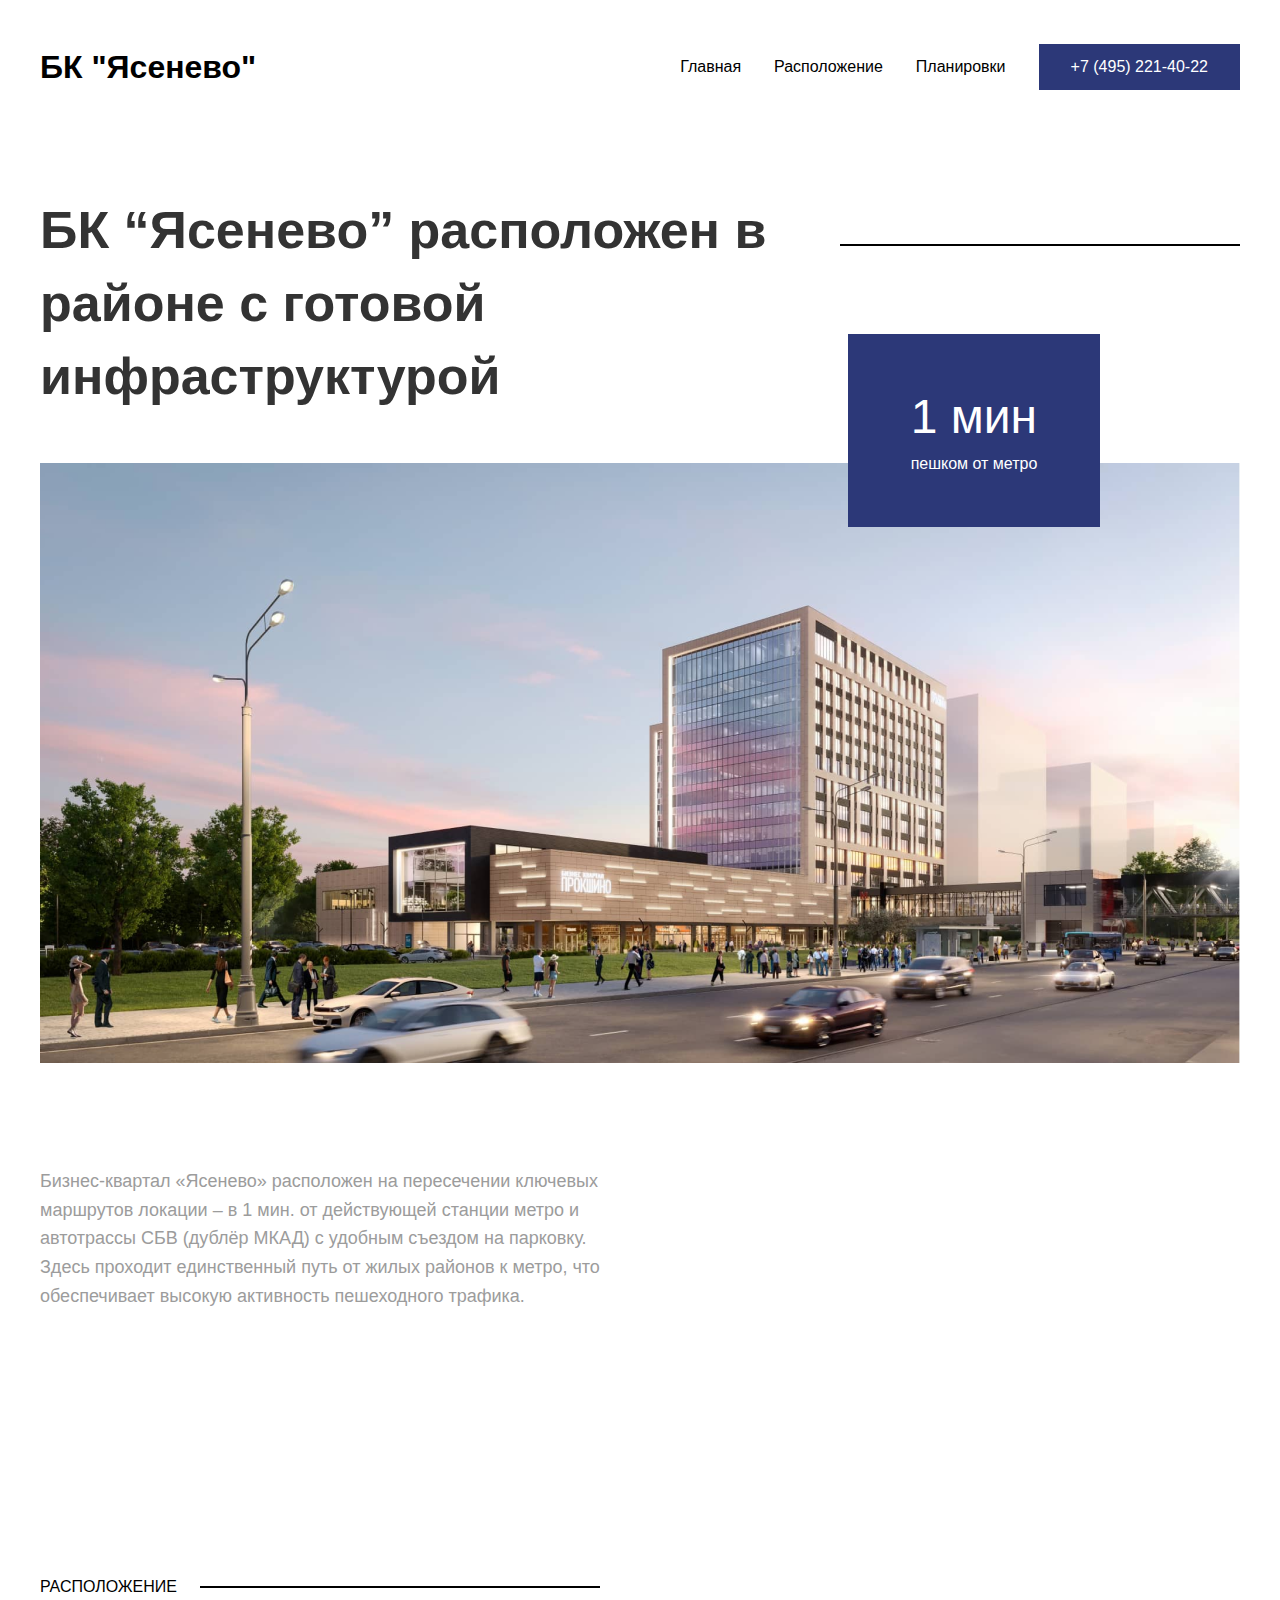
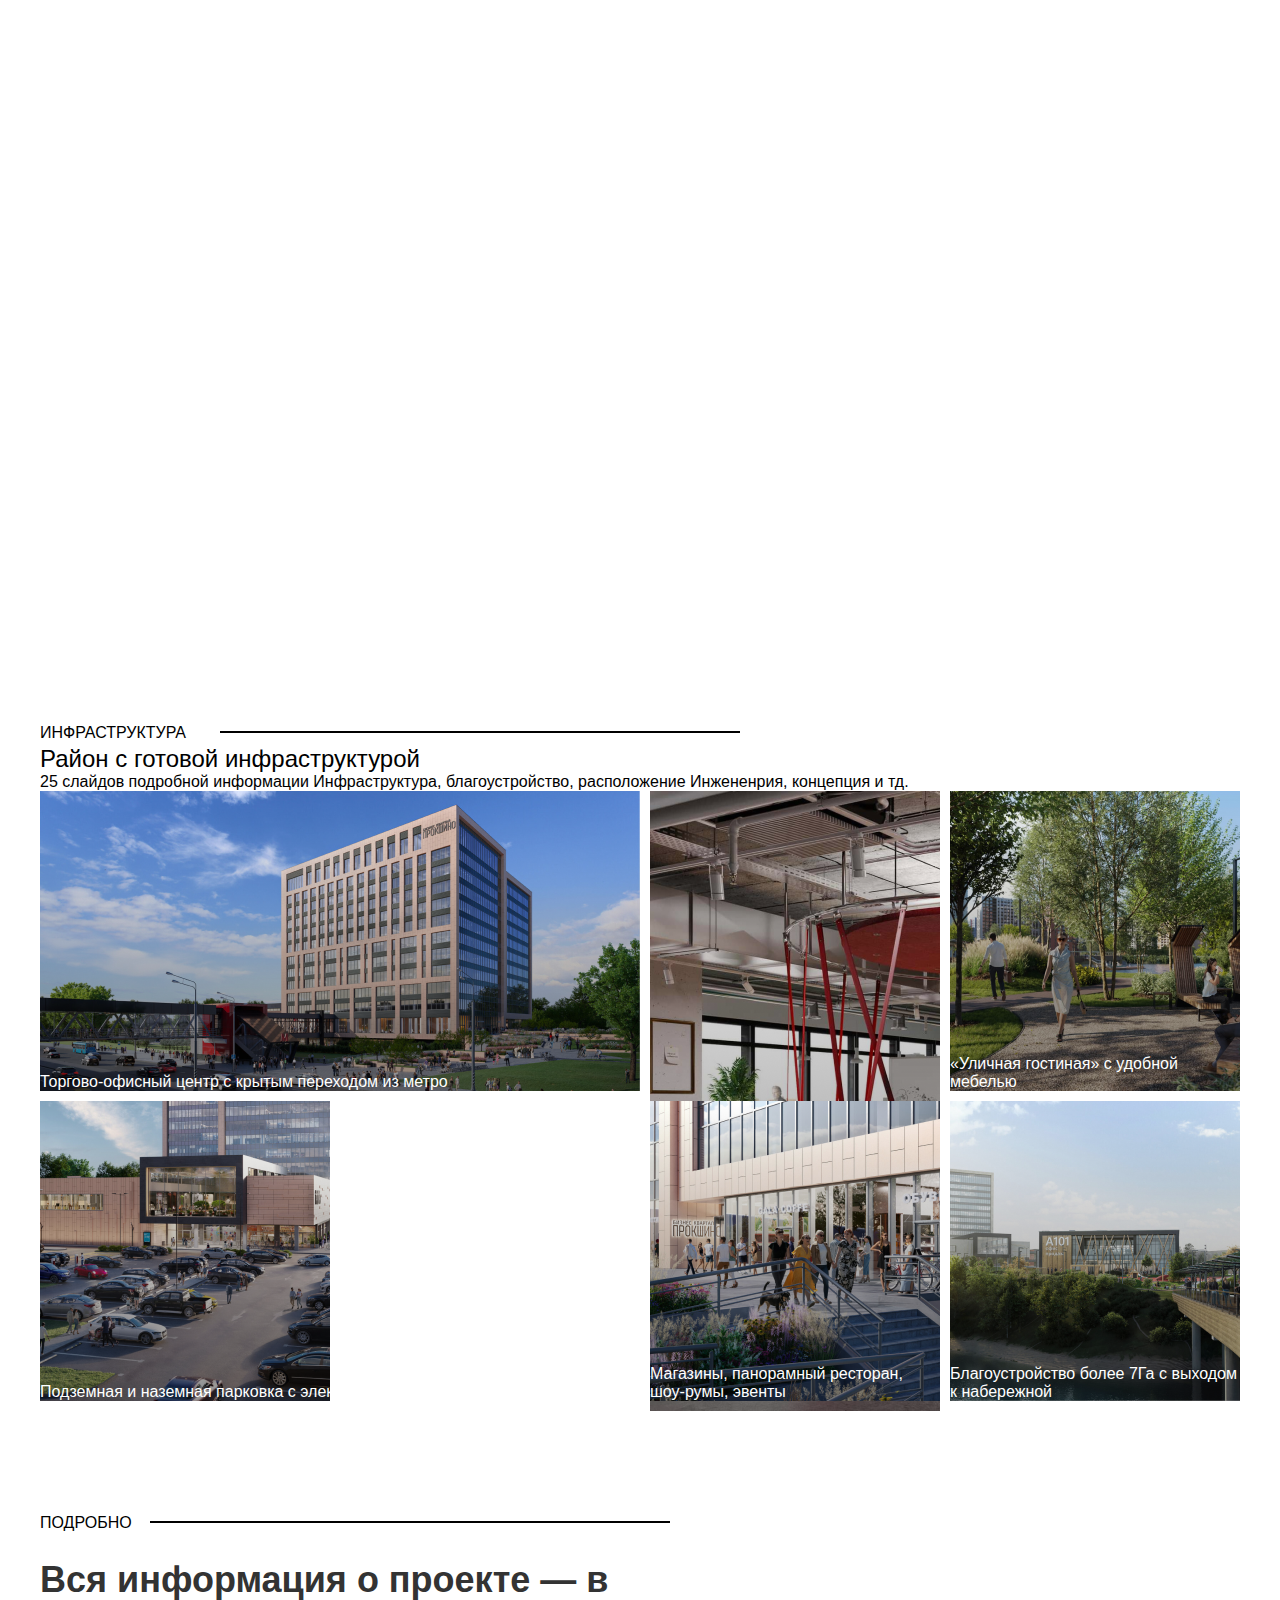
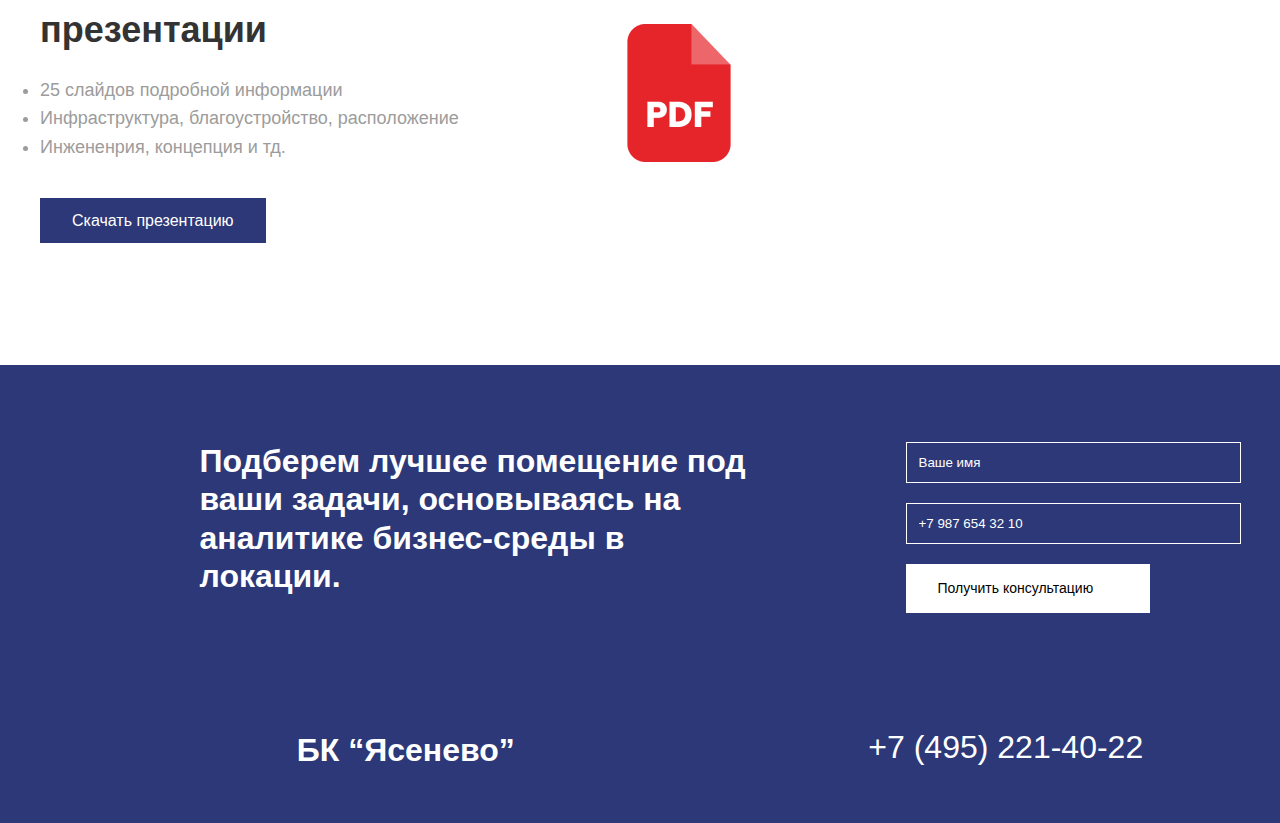
==== location.html @ 88e82cc3 "infra-grid error" ====
<!DOCTYPE html>
<html lang="ru" xmlns="http://www.w3.org/1999/html">

<head>
	<meta charset="UTF-8" />
	<meta http-equiv="X-UA-Compatible" content="IE=edge" />
	<meta name="viewport" content="width=device-width, initial-scale=1.0" />
	<link rel="stylesheet" href="css/main.css">
	<link rel="stylesheet" href="css/blocks/header-dist.css">
	<link rel="stylesheet" href="css/blocks/hero-dist.css">
	<link rel="stylesheet" href="css/blocks/location.css">
	<link rel="stylesheet" href="css/blocks/inf.css">
	<link rel="stylesheet" href="css/blocks/infra.css">
	<link rel="stylesheet" href="css/blocks/details.css">
	<link rel="stylesheet" href="css/blocks/footer.css">
	<title>Diploma-project</title>
</head>
<body>
<div class="wrapper">
	<header>
		<div class="container">
			<div class="header">
				<div class="header__logo">БК "Ясенево"</div>
				<nav>
					<ul class="nav__items">
						<li class="nav__item"><a href="index.html">Главная</a></li>
						<li class="nav__item"><a href="/">Расположение</a></li>
						<li class="nav__item"><a href="plans.html">Планировки</a></li>
						<li class="nav__item nav__item_button"><a href="tel:+74952214022">+7 (495) 221-40-22</a></li>
					</ul>
				</nav>
			</div>
	</header>

	<main>
		<div class="container">
			<section class="hero">
				<h1 class="hero__title hero__title_smaller">БК “Ясенево” расположен в районе с готовой инфраструктурой</h1>
				<div class="hero__parametrs">
					<div class="hero__parametrs_item">
						<span><strong>1 мин</strong></span>
						<span>пешком от метро</span>
					</div>
				</div>
				<img src="assets/images/hero/location-ing-hero.png" alt="Офисное здание">
			</section>
			<section class="inf-about">
				<p class="desc__text desc__text_inf-left">Бизнес-квартал «Ясенево» расположен на пересечении ключевых маршрутов
					локации – в 1 мин. от действующей станции метро и автотрассы СБВ (дублёр МКАД) с удобным съездом на парковку.
					Здесь проходит единственный путь от жилых районов к метро, что обеспечивает высокую активность пешеходного
					трафика.</p>
			</section>
		</div>
		<p class="container location__border">Расположение</p>
		<section class="location">
			<div class="map">
				<iframe
					src="https://yandex.ru/map-widget/v1/?um=constructor%3A94729d5e3388e3ff9d3555b17af269e80711423f578d21b2f34a3d9b61359381&amp;source=constructor"
					width="100%" height="593" frameborder="0"></iframe>
			</div>
		</section>

		<section class="container infra">
			<p class="infra__border">Инфраструктура</p>
			<h2 class="infra__title">Район с готовой инфраструктурой</h2>
			<p class="desc__text desc__text_infra">25 слайдов подробной информации
				Инфраструктура, благоустройство, расположение
				Инжененрия, концепция и тд.</p>

			<div class="infra__cards">
				<div class="infra__card infra__card_1">
					<img src="assets/images/infra/infra-1.png" alt="">
					<span class="infra__card_text">Торгово-офисный центр с крытым переходом из метро</span>
				</div>
				<div class="infra__card infra__card_2">
					<img src="assets/images/infra/infra-2.png" alt="">
					<span class="infra__card_text">Уникальные пространства для резидентов бизнес центра</span>
				</div>
				<div class="infra__card infra__card_3">
					<img src="assets/images/infra/infra-3.png" alt="">
					<span class="infra__card_text">«Уличная гостиная» с удобной мебелью</span>

				</div>
				<div class="infra__card infra__card_4">
					<img src="assets/images/infra/infra-4.png" alt="">
					<span class="infra__card_text">Подземная и наземная парковка с электро-зарядками</span>
				</div>
				<div class="infra__card infra__card_5">
					<img src="assets/images/infra/infra-5.png" alt="">
					<span class="infra__card_text">Благоустройство более 7Га с выходом к набережной</span>
				</div>
				<div class="infra__card infra__card_6">
					<img src="assets/images/infra/infra-6.png" alt="">
					<span class="infra__card_text">Магазины, панорамный ресторан, шоу-румы, эвенты</span>
				</div>
			</div>
		</section>

		<div class="container">
			<section class="details">
				<p class="details__border">Подробно</p>
				<div class="details__block">
					<div class="details__text">
						<h2 class="details__title">Вся информация о проекте 	&mdash; в презентации</h2>
						<ul class="details__items">
							<li class="details__item">25 слайдов подробной информации</li>
							<li class="details__item">Инфраструктура, благоустройство, расположение</li>
							<li class="details__item">Инжененрия, концепция и тд.</li>
						</ul>
					</div>
					<img class="details__img" src="assets/images/details/details-img.png" alt="PDF">
				</div>
				<a class="button__details" href="#">Скачать презентацию</a>
			</section>
		</div>
	</main>
</div>
<footer class="footer">
	<div class="container footer-block">
		<div class="footer__text-inp">
			<p class="footer__text">Подберем лучшее помещение под ваши задачи, основываясь на аналитике бизнес-среды в
				локации.
			</p>
			<div>
				<form class="footer__form" action="#" method="get" enctype="multipart/form-data">
					<div class="footer__inp_name">
						<input class="footer__inp" type="text" name="username" value="" placeholder="Ваше имя">
					</div>
					<div class="footer__inp_tel">
						<input class="footer__inp" type="tel" name="userphone" value="+7 987 654 32 10"
									 placeholder="">
					</div>
				</form>
				<div class="footer__button">
					<a href="#">Получить консультацию</a>
				</div>
			</div>
		</div>
		<div class="footer-block__contacts">
			<div class="footer__logo">
				БК “Ясенево”
			</div>
			<div class="footer__tel">
				<a href="tel: +74952214022>">+7 (495) 221-40-22</a>
			</div>
		</div>
	</div>
</footer>
</body>
</html>
---- css/main.css ----
.header {
  display: -webkit-box;
  display: -ms-flexbox;
  display: flex;
  -webkit-box-align: center;
      -ms-flex-align: center;
          align-items: center;
  -webkit-box-pack: justify;
      -ms-flex-pack: justify;
          justify-content: space-between;
  color: #000000;
  margin-top: 40px;
}
.header__logo {
  font-weight: 700;
  font-size: 32px;
  line-height: 170%;
}

.nav {
  list-style: none;
  -webkit-box-align: center;
      -ms-flex-align: center;
          align-items: center;
  -webkit-box-pack: justify;
      -ms-flex-pack: justify;
          justify-content: space-between;
  width: 600px;
}
.nav__items {
  display: -webkit-box;
  display: -ms-flexbox;
  display: flex;
  gap: 33px;
}
.nav__items__item_button {
  color: #fff;
  padding: 14px 32px;
  background: #2C3878;
}

.hero {
  padding: 100px 0;
  position: relative;
}
.hero__title {
  max-width: 760px;
  color: #333333;
  font-size: 72px;
  font-style: normal;
  font-weight: bold;
  line-height: 140%;
  margin-bottom: 50px;
}
.hero__title::after {
  position: absolute;
  content: "";
  top: 150px;
  right: 0;
  width: 400px;
  height: 2px;
  background: #000000;
}

* {
  margin: 0;
  padding: 0;
  font-weight: normal;
  -webkit-box-sizing: border-box;
          box-sizing: border-box;
  font-family: "Montserrat", sans-serif;
}

a {
  text-decoration: none;
  color: inherit;
}

li {
  list-style-type: none;
}

.container {
  width: 1200px;
  margin: 0 auto;
}
---- css/blocks/header-dist.css ----
.header{display:-webkit-box;display:-ms-flexbox;display:flex;-webkit-box-align:center;-ms-flex-align:center;align-items:center;-webkit-box-pack:justify;-ms-flex-pack:justify;justify-content:space-between;color:#000000;margin-top:40px}.header__logo{font-style:normal;font-weight:700;line-height:170%;font-size:32px}.nav{list-style:none;-webkit-box-align:center;-ms-flex-align:center;align-items:center;-webkit-box-pack:justify;-ms-flex-pack:justify;justify-content:space-between;width:600px}.nav__items{display:-webkit-box;display:-ms-flexbox;display:flex;gap:33px;-webkit-box-align:center;-ms-flex-align:center;align-items:center}.nav__items .nav__item_button{color:#fff;padding:14px 32px;background:#2C3878}
/*# sourceMappingURL=header-dist.css.map */
---- css/blocks/hero-dist.css ----
.hero{padding:100px 0;position:relative}.hero__title{max-width:760px;color:#333333;font-size:72px;font-style:normal;font-weight:bold;line-height:140%;margin-bottom:50px}.hero__title:after{position:absolute;content:"";top:150px;right:0;width:400px;height:2px;background:#000000}.hero__title_smaller{font-size:52px}.hero .hero__image{width:100%;height:600px;-o-object-fit:cover;object-fit:cover}.hero .hero__parametrs{position:absolute;right:140px;top:240px;background:#2C3878;width:252px;display:-webkit-box;display:-ms-flexbox;display:flex;-webkit-box-orient:vertical;-webkit-box-direction:normal;-ms-flex-direction:column;flex-direction:column;-webkit-box-align:center;-ms-flex-align:center;align-items:center;-ms-flex-pack:distribute;justify-content:space-around;padding-top:30px}.hero .hero__parametrs_item{padding:40px 0}.hero .hero__parametrs_item span{display:block;color:#ffffff;font-weight:400;font-size:16px;padding-bottom:10px;line-height:160%}.hero .hero__parametrs_item strong{font-size:48px}
/*# sourceMappingURL=hero-dist.css.map */
---- css/blocks/location.css ----
.location {
  margin-bottom: 100px;
}
.location__border {
  position: relative;
  color: #000000;
  font-size: 16px;
  font-style: normal;
  font-weight: 500;
  line-height: 150%;
  text-transform: uppercase;
  margin-bottom: 25px;
}
.location__border::after {
  position: absolute;
  content: "";
  top: 11px;
  right: 640px;
  width: 400px;
  height: 2px;
  background: #000000;
}
.location .desc__text {
  color: #9C9C9C;
  font-size: 18px;
  font-style: normal;
  font-weight: 400;
  line-height: 160%;
}
.location .desc__text_inf-left {
  max-width: 615px;
}
---- css/blocks/inf.css ----
.inf-about{padding-bottom:166px;width:100%}.inf-about__project{position:relative;text-transform:uppercase;color:#000000;font-size:16px;font-style:normal;font-weight:500;line-height:150%;gap:13px;padding-bottom:20px}.inf-about__project:after{position:absolute;content:"";top:10px;right:565px;width:529px;height:2px;background:#000000}.inf-about .desc__title_inf-about{max-width:713px;padding-bottom:45px;color:#333333;font-size:36px;font-style:normal;font-weight:600;line-height:140%}.inf-about .desc__text{color:#9C9C9C;font-size:18px;font-style:normal;font-weight:400;line-height:160%}.inf-about .desc__text_inf-left{padding-right:600px;margin-bottom:98px}.inf-about .desc__text_inf-right{padding-left:640px;margin-bottom:25px}.inf-about .desc__text__plans{margin-bottom:25px}.inf-about .inf-about__button{color:#fff;padding:14px 32px;background:#2C3878}.inf-about__items{background:#2C3878;display:-ms-grid;display:grid;-ms-grid-columns:1fr 1fr;grid-template-columns:1fr 1fr;padding:65px;margin-bottom:85px}.inf-about__item{width:330px;display:-webkit-box;display:-ms-flexbox;display:flex;-webkit-box-align:center;-ms-flex-align:center;align-items:center;color:#ffffff;gap:30px;margin-bottom:25px}.inf-about__item:nth-child(3){width:370px}.inf-about__item:nth-child(5){width:370px}.inf-about__img{-o-object-fit:cover;object-fit:cover;margin:0 auto;margin-bottom:110px}
/*# sourceMappingURL=inf.css.map */
---- css/blocks/infra.css ----
.infra{padding-bottom:110px}.infra .infra__border{position:relative;color:#000000;font-size:16px;font-style:normal;font-weight:500;line-height:150%;text-transform:uppercase}.infra .infra__border:after{position:absolute;content:"";top:10px;right:500px;width:520px;height:2px;background:#000000}.infra__cards{display:-ms-grid;display:grid;-ms-grid-columns:2fr 10px 1fr 10px 1fr;grid-template-columns:repeat(1,2fr) 1fr 1fr;-ms-grid-rows:1fr 10px 1fr;grid-template-rows:1fr 1fr;grid-gap:10px}.infra__cards>:first-child{-ms-grid-row:1;-ms-grid-column:1}.infra__cards>:nth-child(2){-ms-grid-row:1;-ms-grid-column:3}.infra__cards>:nth-child(3){-ms-grid-row:1;-ms-grid-column:5}.infra__cards>:nth-child(4){-ms-grid-row:3;-ms-grid-column:1}.infra__cards>:nth-child(5){-ms-grid-row:3;-ms-grid-column:3}.infra__cards>:nth-child(6){-ms-grid-row:3;-ms-grid-column:5}.infra__cards .infra__card_1{width:100%;height:300px;position:relative;-ms-grid-row:1;grid-row:1/1}.infra__cards .infra__card_2{height:600px;width:100%;position:relative;-ms-grid-column:2;-ms-grid-column-span:1;grid-column:2/3;-ms-grid-row:1;-ms-grid-row-span:2;grid-row:1/3}.infra__cards .infra__card_3{width:100%;height:300px;position:relative}.infra__cards .infra__card_4{width:100%;height:300px;position:relative}.infra__cards .infra__card_5{width:100%;height:300px;position:relative}.infra__cards .infra__card_6{width:100%;height:300px;position:relative;-ms-grid-column:2;grid-column:2/2;-ms-grid-row:2;grid-row:2/2}.infra__cards .infra__card .infra__card_text{position:absolute;bottom:0;left:0;color:#ffffff}
/*# sourceMappingURL=infra.css.map */
---- css/blocks/details.css ----
.details{padding-bottom:135px}.details .details__border{position:relative;color:#000000;font-size:16px;font-style:normal;font-weight:500;line-height:150%;text-transform:uppercase;margin-bottom:20px}.details .details__border:after{position:absolute;content:"";top:10px;right:570px;width:520px;height:2px;background:#000000}.details__block{display:-webkit-box;display:-ms-flexbox;display:flex;margin-bottom:50px;-webkit-box-pack:start;-ms-flex-pack:start;justify-content:flex-start}.details__title{max-width:570px;margin-bottom:20px;color:#333333;font-size:36px;font-style:normal;font-weight:600;line-height:140%}.details__desc{max-width:634px;color:#9C9C9C;font-size:18px;font-style:normal;font-weight:400;line-height:160%}.details__img{width:138px;height:138px;-ms-flex-item-align:end;-ms-grid-row-align:end;align-self:end;cursor:pointer}.button__details{color:#fff;padding:14px 32px;background:#2C3878}.details__item{color:#9C9C9C;font-size:18px;font-style:normal;font-weight:400;list-style-type:disc;line-height:160%}
/*# sourceMappingURL=details.css.map */
---- css/blocks/footer.css ----
.footer {
  width: 1440px;
  background: #2C3878;
}
.footer .footer-block__contacts {
  display: -webkit-box;
  display: -ms-flexbox;
  display: flex;
  -ms-flex-pack: distribute;
      justify-content: space-around;
}
.footer .footer-block {
  padding-top: 77px;
  padding-bottom: 46px;
  color: #ffffff;
}
.footer .footer-block .footer__text-inp {
  display: -webkit-box;
  display: -ms-flexbox;
  display: flex;
  -ms-flex-pack: distribute;
      justify-content: space-around;
  padding-bottom: 110px;
}
.footer .footer-block .footer__text-inp .footer__inp {
  -webkit-box-orient: vertical;
  -webkit-box-direction: normal;
      -ms-flex-direction: column;
          flex-direction: column;
  width: 335px;
  padding: 12px;
  background: #2C3878;
  color: #ffffff;
  border: none;
  border: solid 1px #ffffff;
}
.footer .footer-block .footer__text-inp .footer__inp_name {
  margin-bottom: 20px;
}
.footer .footer-block .footer__text-inp .footer__inp_tel {
  padding-bottom: 20px;
}
.footer .footer-block .footer__text-inp input::-webkit-input-placeholder {
  color: #ffffff;
}
.footer .footer-block .footer__text-inp .footer__button {
  background-color: #ffffff;
  color: #000000;
  font-size: 14px;
  font-style: normal;
  font-weight: 500;
  line-height: 150%; /* 21px */
  padding: 14px 32px;
  width: 244px;
}
.footer .footer-block .footer__text-inp .footer__text {
  max-width: 547px;
  font-size: 32px;
  font-style: normal;
  font-weight: 600;
  line-height: 120%; /* 38.4px */
}
.footer .footer__logo {
  color: #ffffff;
  -webkit-font-feature-settings: "clig" off, "liga" off;
          font-feature-settings: "clig" off, "liga" off;
  font-size: 32px;
  font-style: normal;
  font-weight: 700;
  line-height: 170%; /* 54.4px */
}
.footer .footer__tel {
  color: #ffffff;
  font-size: 32px;
  font-style: normal;
  font-weight: 500;
  line-height: 150%; /* 48px */
}
/*# sourceMappingURL=footer.css.map */
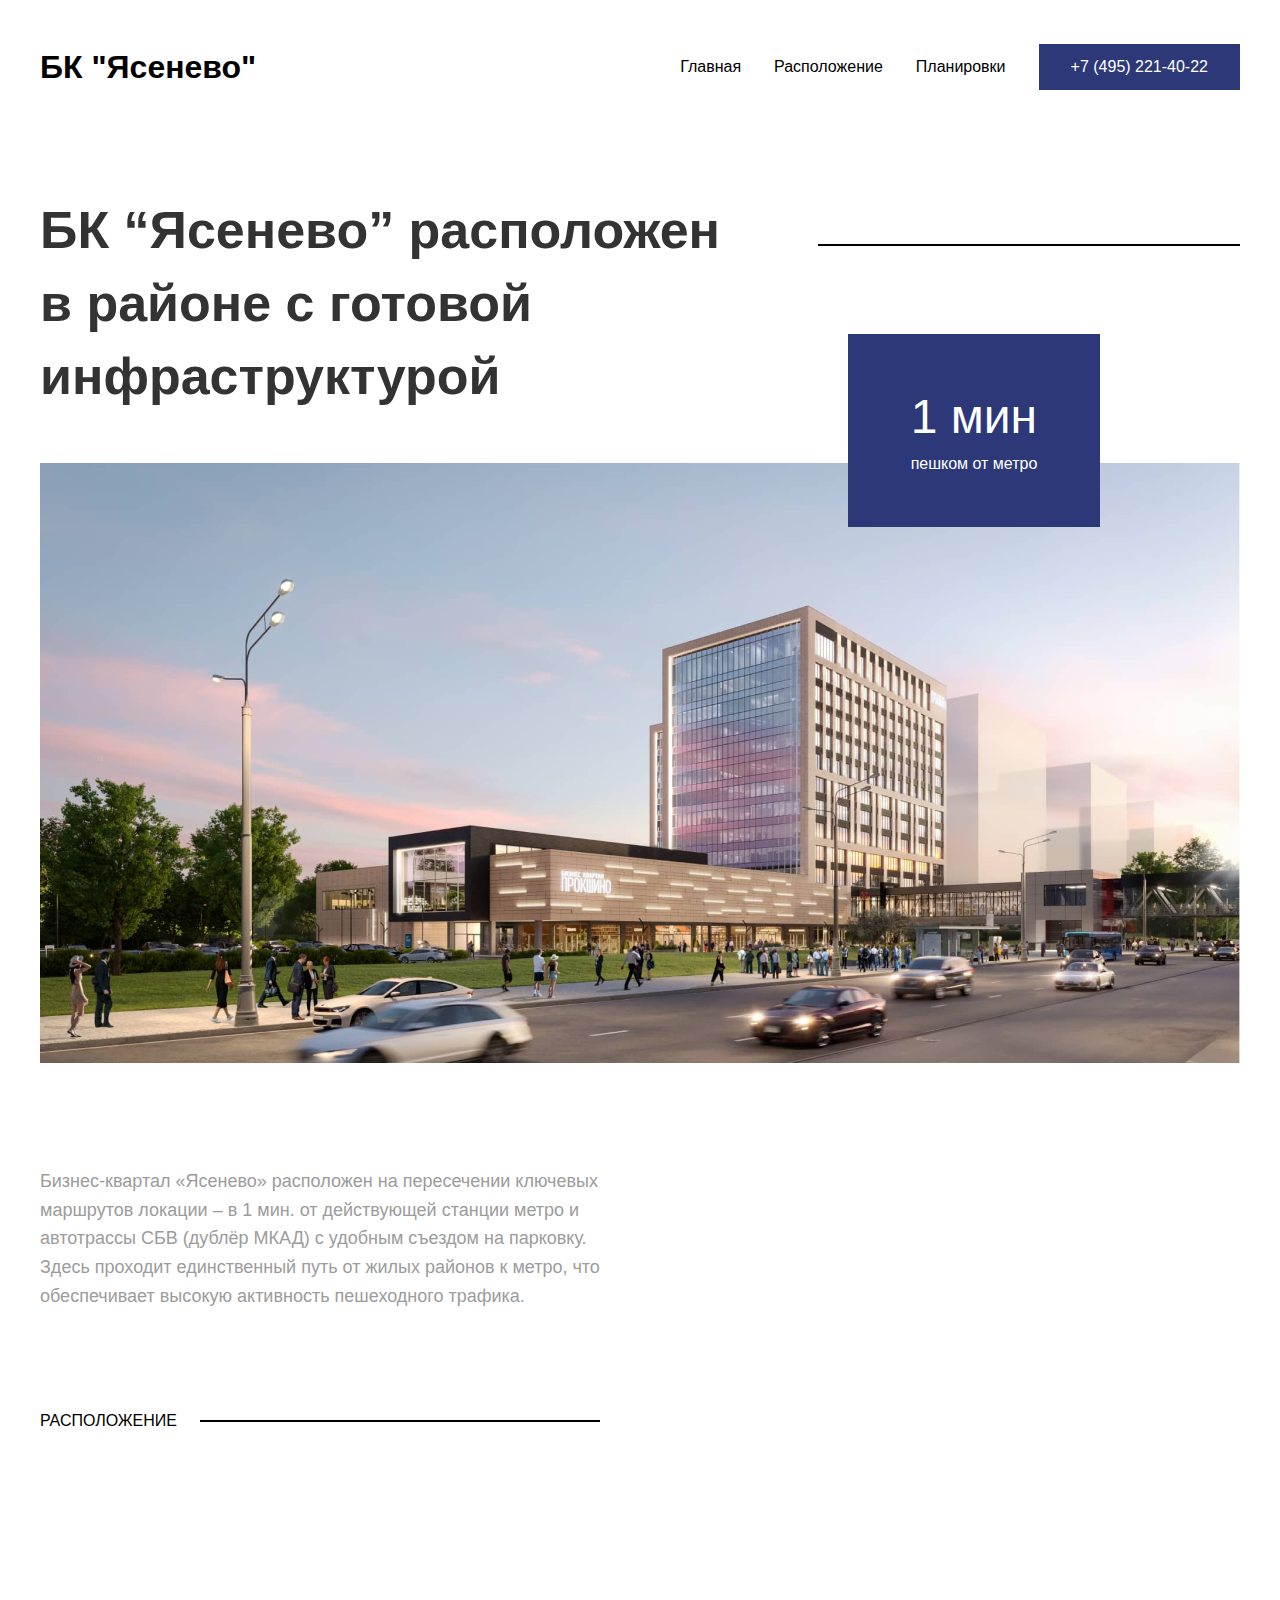
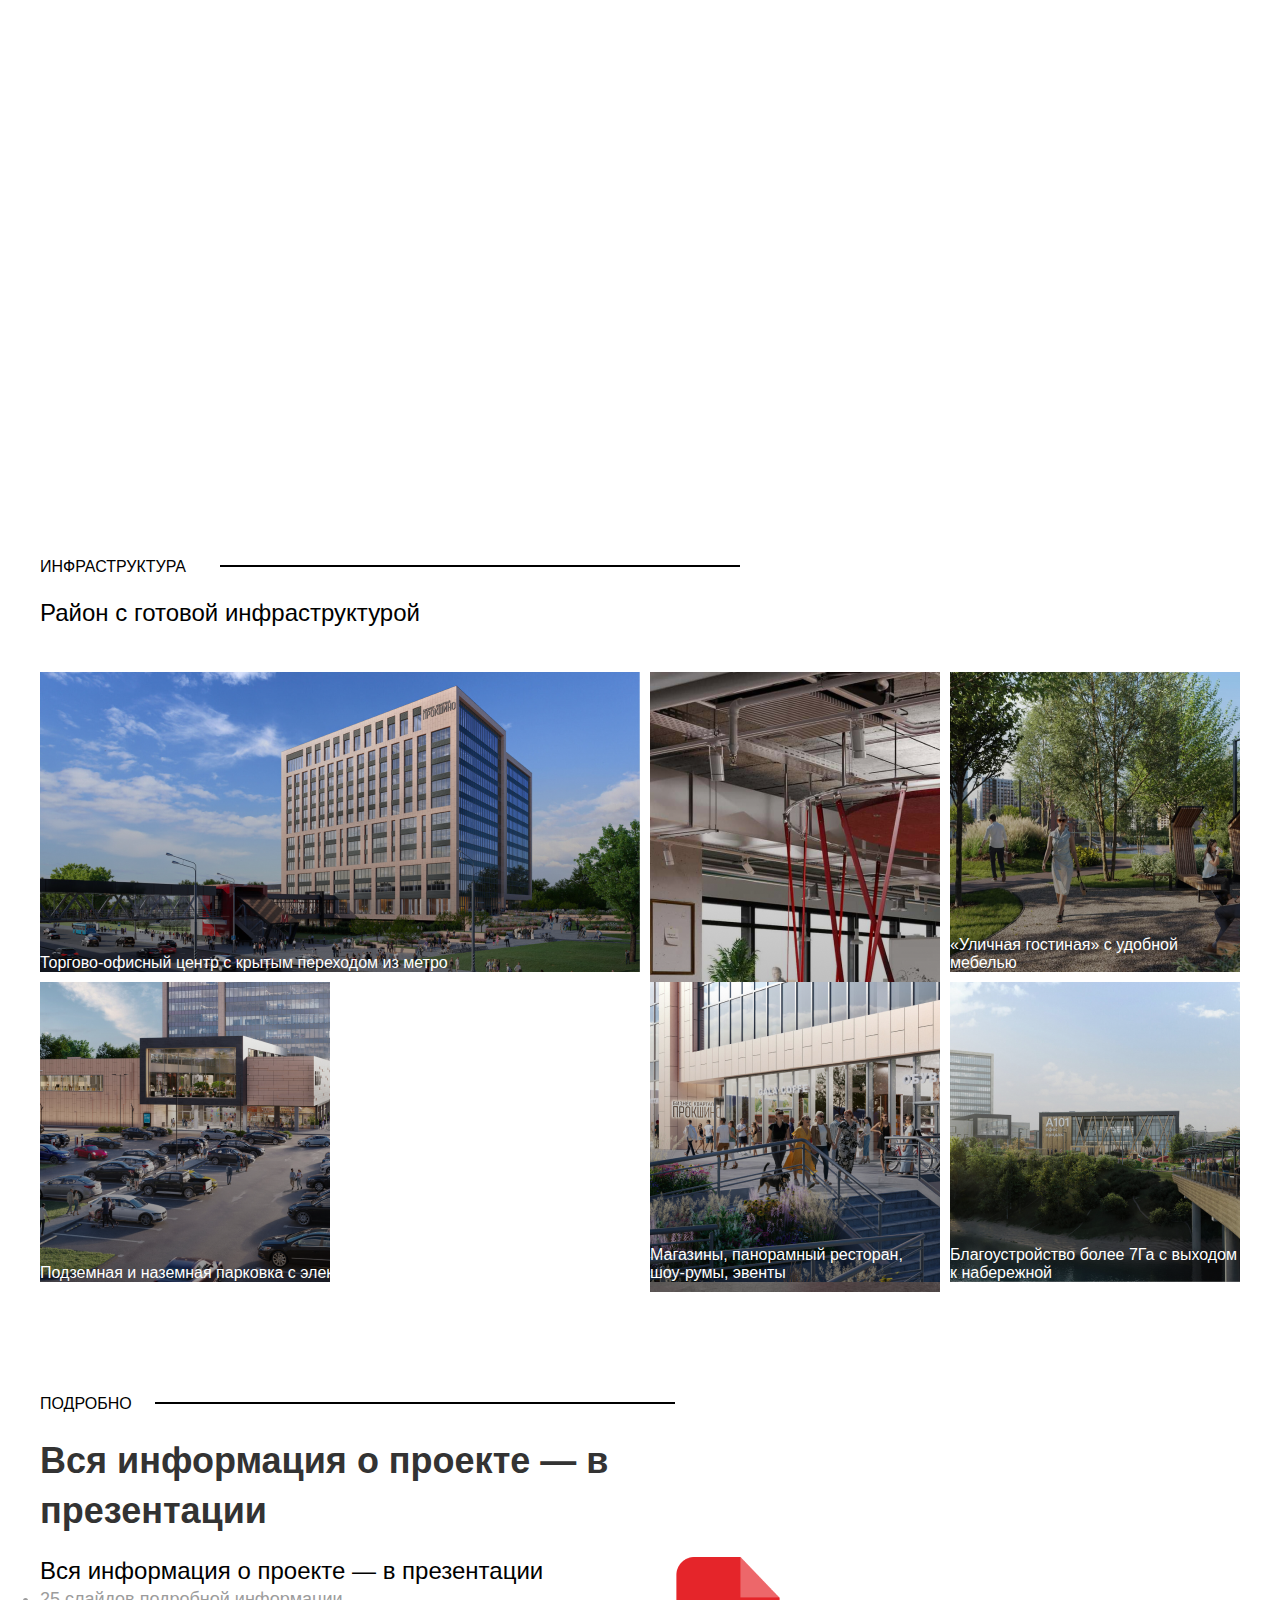
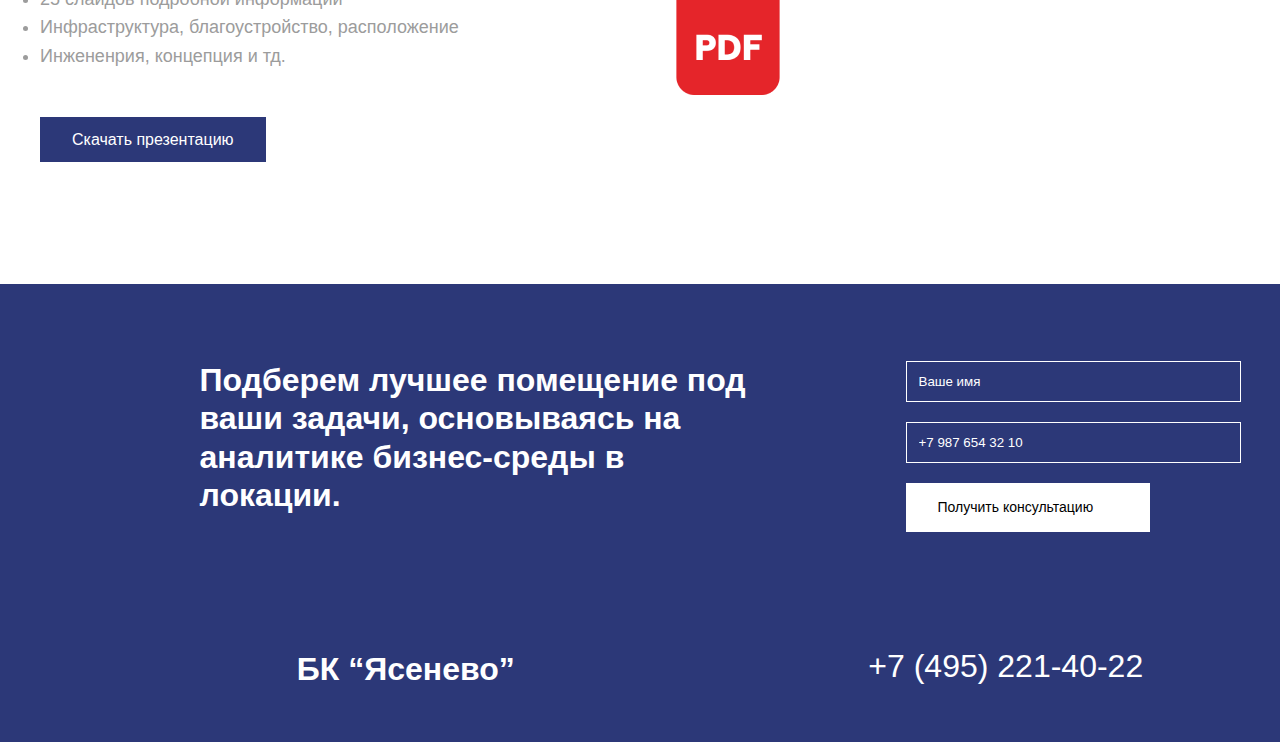
==== commit 22a25c7c: "fixed all except infra-section" ====
--- a/location.html
+++ b/location.html
@@ -2,149 +2,153 @@
 <html lang="ru" xmlns="http://www.w3.org/1999/html">
 
 <head>
-	<meta charset="UTF-8" />
-	<meta http-equiv="X-UA-Compatible" content="IE=edge" />
-	<meta name="viewport" content="width=device-width, initial-scale=1.0" />
-	<link rel="stylesheet" href="css/main.css">
-	<link rel="stylesheet" href="css/blocks/header-dist.css">
-	<link rel="stylesheet" href="css/blocks/hero-dist.css">
-	<link rel="stylesheet" href="css/blocks/location.css">
-	<link rel="stylesheet" href="css/blocks/inf.css">
-	<link rel="stylesheet" href="css/blocks/infra.css">
-	<link rel="stylesheet" href="css/blocks/details.css">
-	<link rel="stylesheet" href="css/blocks/footer.css">
-	<title>Diploma-project</title>
+    <meta charset="UTF-8" />
+    <meta http-equiv="X-UA-Compatible" content="IE=edge" />
+    <meta name="viewport" content="width=device-width, initial-scale=1.0" />
+    <link rel="stylesheet" href="css/main.css">
+    <link rel="stylesheet" href="css/blocks/header-dist.css">
+    <link rel="stylesheet" href="css/blocks/hero-location.css">
+    <link rel="stylesheet" href="css/blocks/location.css">
+    <link rel="stylesheet" href="css/blocks/inf.css">
+    <link rel="stylesheet" href="css/blocks/infra.css">
+    <link rel="stylesheet" href="css/blocks/details.css">
+    <link rel="stylesheet" href="css/blocks/footer.css">
+    <title>Расположение</title>
 </head>
 <body>
 <div class="wrapper">
-	<header>
-		<div class="container">
-			<div class="header">
-				<div class="header__logo">БК "Ясенево"</div>
-				<nav>
-					<ul class="nav__items">
-						<li class="nav__item"><a href="index.html">Главная</a></li>
-						<li class="nav__item"><a href="/">Расположение</a></li>
-						<li class="nav__item"><a href="plans.html">Планировки</a></li>
-						<li class="nav__item nav__item_button"><a href="tel:+74952214022">+7 (495) 221-40-22</a></li>
-					</ul>
-				</nav>
-			</div>
-	</header>
+    <header>
+        <div class="container">
+            <div class="header">
+                <div class="header__logo">БК "Ясенево"</div>
+                <nav>
+                    <ul class="nav__items">
+                        <li class="nav__item"><a href="index.html">Главная</a></li>
+                        <li class="nav__item"><a href="/">Расположение</a></li>
+                        <li class="nav__item"><a href="plans.html">Планировки</a></li>
+                        <li class="nav__item nav__item_button"><a href="tel:+74952214022">+7 (495) 221-40-22</a></li>
+                    </ul>
+                </nav>
+            </div>
+    </header>
 
-	<main>
-		<div class="container">
-			<section class="hero">
-				<h1 class="hero__title hero__title_smaller">БК “Ясенево” расположен в районе с готовой инфраструктурой</h1>
-				<div class="hero__parametrs">
-					<div class="hero__parametrs_item">
-						<span><strong>1 мин</strong></span>
-						<span>пешком от метро</span>
-					</div>
-				</div>
-				<img src="assets/images/hero/location-ing-hero.png" alt="Офисное здание">
-			</section>
-			<section class="inf-about">
-				<p class="desc__text desc__text_inf-left">Бизнес-квартал «Ясенево» расположен на пересечении ключевых маршрутов
-					локации – в 1 мин. от действующей станции метро и автотрассы СБВ (дублёр МКАД) с удобным съездом на парковку.
-					Здесь проходит единственный путь от жилых районов к метро, что обеспечивает высокую активность пешеходного
-					трафика.</p>
-			</section>
-		</div>
-		<p class="container location__border">Расположение</p>
-		<section class="location">
-			<div class="map">
-				<iframe
-					src="https://yandex.ru/map-widget/v1/?um=constructor%3A94729d5e3388e3ff9d3555b17af269e80711423f578d21b2f34a3d9b61359381&amp;source=constructor"
-					width="100%" height="593" frameborder="0"></iframe>
-			</div>
-		</section>
+    <main>
+        <div class="container">
+            <section class="hero">
+                <h1 class="hero__title hero__title_smaller">БК “Ясенево” расположен в  районе с готовой инфраструктурой</h1>
+                <div class="hero__parametrs">
+                    <div class="hero__parametrs_item">
+                        <span><strong>1 мин</strong></span>
+                        <span>пешком от метро</span>
+                    </div>
+                </div>
+                <img src="assets/images/hero/location-ing-hero.png" alt="Офисное здание">
+            </section>
+            <section class="inf-about">
+                <p class="desc__text desc__text_inf-left">Бизнес-квартал «Ясенево» расположен на пересечении ключевых маршрутов
+                    локации – в 1 мин. от действующей станции метро и автотрассы СБВ (дублёр МКАД) с удобным съездом на парковку.
+                    Здесь проходит единственный путь от жилых районов к метро, что обеспечивает высокую активность пешеходного
+                    трафика.</p>
+            </section>
+        </div>
+        <p class="container location__border">Расположение</p>
+        <section class="location">
+            <div class="map">
+                <iframe
+                    src="https://yandex.ru/map-widget/v1/?um=constructor%3A94729d5e3388e3ff9d3555b17af269e80711423f578d21b2f34a3d9b61359381&amp;source=constructor"
+                    width="100%" height="593" frameborder="0"></iframe>
+            </div>
+        </section>
 
-		<section class="container infra">
-			<p class="infra__border">Инфраструктура</p>
-			<h2 class="infra__title">Район с готовой инфраструктурой</h2>
-			<p class="desc__text desc__text_infra">25 слайдов подробной информации
-				Инфраструктура, благоустройство, расположение
-				Инжененрия, концепция и тд.</p>
+        <section class="container infra">
+					<p class="infra__border">Инфраструктура</p>
+					<h2 class="infra__title">Район с готовой инфраструктурой</h2>
 
-			<div class="infra__cards">
-				<div class="infra__card infra__card_1">
-					<img src="assets/images/infra/infra-1.png" alt="">
-					<span class="infra__card_text">Торгово-офисный центр с крытым переходом из метро</span>
-				</div>
-				<div class="infra__card infra__card_2">
-					<img src="assets/images/infra/infra-2.png" alt="">
-					<span class="infra__card_text">Уникальные пространства для резидентов бизнес центра</span>
-				</div>
-				<div class="infra__card infra__card_3">
-					<img src="assets/images/infra/infra-3.png" alt="">
-					<span class="infra__card_text">«Уличная гостиная» с удобной мебелью</span>
 
-				</div>
-				<div class="infra__card infra__card_4">
-					<img src="assets/images/infra/infra-4.png" alt="">
-					<span class="infra__card_text">Подземная и наземная парковка с электро-зарядками</span>
-				</div>
-				<div class="infra__card infra__card_5">
-					<img src="assets/images/infra/infra-5.png" alt="">
-					<span class="infra__card_text">Благоустройство более 7Га с выходом к набережной</span>
-				</div>
-				<div class="infra__card infra__card_6">
-					<img src="assets/images/infra/infra-6.png" alt="">
-					<span class="infra__card_text">Магазины, панорамный ресторан, шоу-румы, эвенты</span>
-				</div>
-			</div>
-		</section>
 
-		<div class="container">
-			<section class="details">
-				<p class="details__border">Подробно</p>
-				<div class="details__block">
-					<div class="details__text">
-						<h2 class="details__title">Вся информация о проекте 	&mdash; в презентации</h2>
-						<ul class="details__items">
-							<li class="details__item">25 слайдов подробной информации</li>
-							<li class="details__item">Инфраструктура, благоустройство, расположение</li>
-							<li class="details__item">Инжененрия, концепция и тд.</li>
-						</ul>
-					</div>
-					<img class="details__img" src="assets/images/details/details-img.png" alt="PDF">
-				</div>
-				<a class="button__details" href="#">Скачать презентацию</a>
-			</section>
-		</div>
-	</main>
+					<div class="infra__cards">
+                <div class="infra__card infra__card_1">
+                    <img src="assets/images/infra/infra-1.png" alt="">
+                    <span class="infra__card_text">Торгово-офисный центр с крытым переходом из метро</span>
+                </div>
+                <div class="infra__card infra__card_2">
+                    <img src="assets/images/infra/infra-2.png" alt="">
+                    <span class="infra__card_text">Уникальные пространства для резидентов бизнес центра</span>
+                </div>
+                <div class="infra__card infra__card_3">
+                    <img src="assets/images/infra/infra-3.png" alt="">
+                    <span class="infra__card_text">«Уличная гостиная» с удобной мебелью</span>
+
+                </div>
+                <div class="infra__card infra__card_4">
+                    <img src="assets/images/infra/infra-4.png" alt="">
+                    <span class="infra__card_text">Подземная и наземная парковка с электро-зарядками</span>
+                </div>
+                <div class="infra__card infra__card_5">
+                    <img src="assets/images/infra/infra-5.png" alt="">
+                    <span class="infra__card_text">Благоустройство более 7Га с выходом к набережной</span>
+                </div>
+                <div class="infra__card infra__card_6">
+                    <img src="assets/images/infra/infra-6.png" alt="">
+                    <span class="infra__card_text">Магазины, панорамный ресторан, шоу-румы, эвенты</span>
+                </div>
+            </div>
+        </section>
+
+        <div class="container">
+            <section class="details">
+							<div class="block">
+								<p class="block__border">
+									Подробно
+								</p>
+								<h2 class="block__title">Вся информация о проекте     &mdash; в презентации</h2>
+							</div>
+                <div class="details__block">
+                    <div class="details__text">
+                        <h2 class="details__title">Вся информация о проекте     &mdash; в презентации</h2>
+                        <ul class="details__items">
+                            <li class="details__item">25 слайдов подробной информации</li>
+                            <li class="details__item">Инфраструктура, благоустройство, расположение</li>
+                            <li class="details__item">Инжененрия, концепция и тд.</li>
+                        </ul>
+                    </div>
+                    <img class="details__img" src="assets/images/details/details-img.png" alt="PDF">
+                </div>
+                <a class="button__details" href="#">Скачать презентацию</a>
+            </section>
+        </div>
+    </main>
 </div>
 <footer class="footer">
-	<div class="container footer-block">
-		<div class="footer__text-inp">
-			<p class="footer__text">Подберем лучшее помещение под ваши задачи, основываясь на аналитике бизнес-среды в
-				локации.
-			</p>
-			<div>
-				<form class="footer__form" action="#" method="get" enctype="multipart/form-data">
-					<div class="footer__inp_name">
-						<input class="footer__inp" type="text" name="username" value="" placeholder="Ваше имя">
-					</div>
-					<div class="footer__inp_tel">
-						<input class="footer__inp" type="tel" name="userphone" value="+7 987 654 32 10"
-									 placeholder="">
-					</div>
-				</form>
-				<div class="footer__button">
-					<a href="#">Получить консультацию</a>
-				</div>
-			</div>
-		</div>
-		<div class="footer-block__contacts">
-			<div class="footer__logo">
-				БК “Ясенево”
-			</div>
-			<div class="footer__tel">
-				<a href="tel: +74952214022>">+7 (495) 221-40-22</a>
-			</div>
-		</div>
-	</div>
+    <div class="container footer-block">
+        <div class="footer__text-inp">
+            <p class="footer__text">Подберем лучшее помещение под ваши задачи, основываясь на аналитике бизнес-среды в
+                локации.
+            </p>
+            <div>
+                <form class="footer__form" action="#" method="get" enctype="multipart/form-data">
+                    <div class="footer__inp_name">
+                        <input class="footer__inp" type="text" name="username" value="" placeholder="Ваше имя">
+                    </div>
+                    <div class="footer__inp_tel">
+                        <input class="footer__inp" type="tel" name="userphone" value="+7 987 654 32 10"
+                                     placeholder="">
+                    </div>
+                </form>
+                <div class="footer__button">
+                    <a href="#">Получить консультацию</a>
+                </div>
+            </div>
+        </div>
+        <div class="footer-block__contacts">
+            <div class="footer__logo">
+                БК “Ясенево”
+            </div>
+            <div class="footer__tel">
+                <a href="tel: +74952214022>">+7 (495) 221-40-22</a>
+            </div>
+        </div>
+    </div>
 </footer>
 </body>
 </html>
--- a/css/blocks/hero-location.css
+++ b/css/blocks/hero-location.css
@@ -0,0 +1,2 @@
+.hero{padding:100px 0;position:relative}.hero__title{max-width:700px;color:#333333;font-size:72px;font-style:normal;font-weight:bold;line-height:140%;margin-bottom:50px}.hero__title:after{position:absolute;content:"";top:150px;right:0;width:422px;height:2px;background:#000000}.hero__title_smaller{font-size:52px}.hero .hero__image{width:100%;height:600px;-o-object-fit:cover;object-fit:cover}.hero .hero__parametrs{position:absolute;right:140px;top:240px;background:#2C3878;width:252px;display:-webkit-box;display:-ms-flexbox;display:flex;-webkit-box-orient:vertical;-webkit-box-direction:normal;-ms-flex-direction:column;flex-direction:column;-webkit-box-align:center;-ms-flex-align:center;align-items:center;-ms-flex-pack:distribute;justify-content:space-around;padding-top:30px}.hero .hero__parametrs_item{padding:40px 0}.hero .hero__parametrs_item span{display:block;color:#ffffff;font-weight:400;font-size:16px;padding-bottom:10px;line-height:160%}.hero .hero__parametrs_item strong{font-size:48px}
+/*# sourceMappingURL=hero-location.css.map */--- a/css/blocks/inf.css
+++ b/css/blocks/inf.css
@@ -1,2 +1,2 @@
-.inf-about{padding-bottom:166px;width:100%}.inf-about__project{position:relative;text-transform:uppercase;color:#000000;font-size:16px;font-style:normal;font-weight:500;line-height:150%;gap:13px;padding-bottom:20px}.inf-about__project:after{position:absolute;content:"";top:10px;right:565px;width:529px;height:2px;background:#000000}.inf-about .desc__title_inf-about{max-width:713px;padding-bottom:45px;color:#333333;font-size:36px;font-style:normal;font-weight:600;line-height:140%}.inf-about .desc__text{color:#9C9C9C;font-size:18px;font-style:normal;font-weight:400;line-height:160%}.inf-about .desc__text_inf-left{padding-right:600px;margin-bottom:98px}.inf-about .desc__text_inf-right{padding-left:640px;margin-bottom:25px}.inf-about .desc__text__plans{margin-bottom:25px}.inf-about .inf-about__button{color:#fff;padding:14px 32px;background:#2C3878}.inf-about__items{background:#2C3878;display:-ms-grid;display:grid;-ms-grid-columns:1fr 1fr;grid-template-columns:1fr 1fr;padding:65px;margin-bottom:85px}.inf-about__item{width:330px;display:-webkit-box;display:-ms-flexbox;display:flex;-webkit-box-align:center;-ms-flex-align:center;align-items:center;color:#ffffff;gap:30px;margin-bottom:25px}.inf-about__item:nth-child(3){width:370px}.inf-about__item:nth-child(5){width:370px}.inf-about__img{-o-object-fit:cover;object-fit:cover;margin:0 auto;margin-bottom:110px}
+.inf-about{width:100%}.inf-about__project{position:relative;text-transform:uppercase;color:#000000;font-size:16px;font-style:normal;font-weight:500;line-height:150%;gap:13px;padding-bottom:20px}.inf-about__project:after{position:absolute;content:"";top:10px;right:565px;width:529px;height:2px;background:#000000}.inf-about .desc__title_inf-about{max-width:713px;padding-bottom:45px;color:#333333;font-size:36px;font-style:normal;font-weight:600;line-height:140%}.inf-about .desc__text{color:#9C9C9C;font-size:18px;font-style:normal;font-weight:400;line-height:160%}.inf-about .desc__text_inf-left{padding-right:600px;margin-bottom:98px}.inf-about .desc__text_inf-right{padding-left:640px;margin-bottom:25px}.inf-about .desc__text__plans{margin-bottom:25px}.inf-about .inf-about__button{color:#fff;padding:14px 32px;background:#2C3878}.inf-about__items{background:#2C3878;display:-ms-grid;display:grid;-ms-grid-columns:1fr 1fr;grid-template-columns:1fr 1fr;padding:65px;margin-bottom:85px}.inf-about__item{width:330px;display:-webkit-box;display:-ms-flexbox;display:flex;-webkit-box-align:center;-ms-flex-align:center;align-items:center;color:#ffffff;gap:30px;margin-bottom:25px}.inf-about__item:nth-child(3){width:370px}.inf-about__item:nth-child(5){width:370px}.inf-about__img{-o-object-fit:cover;object-fit:cover;margin:0 auto;margin-bottom:110px}
 /*# sourceMappingURL=inf.css.map */--- a/css/blocks/infra.css
+++ b/css/blocks/infra.css
@@ -1,2 +1,2 @@
-.infra{padding-bottom:110px}.infra .infra__border{position:relative;color:#000000;font-size:16px;font-style:normal;font-weight:500;line-height:150%;text-transform:uppercase}.infra .infra__border:after{position:absolute;content:"";top:10px;right:500px;width:520px;height:2px;background:#000000}.infra__cards{display:-ms-grid;display:grid;-ms-grid-columns:2fr 10px 1fr 10px 1fr;grid-template-columns:repeat(1,2fr) 1fr 1fr;-ms-grid-rows:1fr 10px 1fr;grid-template-rows:1fr 1fr;grid-gap:10px}.infra__cards>:first-child{-ms-grid-row:1;-ms-grid-column:1}.infra__cards>:nth-child(2){-ms-grid-row:1;-ms-grid-column:3}.infra__cards>:nth-child(3){-ms-grid-row:1;-ms-grid-column:5}.infra__cards>:nth-child(4){-ms-grid-row:3;-ms-grid-column:1}.infra__cards>:nth-child(5){-ms-grid-row:3;-ms-grid-column:3}.infra__cards>:nth-child(6){-ms-grid-row:3;-ms-grid-column:5}.infra__cards .infra__card_1{width:100%;height:300px;position:relative;-ms-grid-row:1;grid-row:1/1}.infra__cards .infra__card_2{height:600px;width:100%;position:relative;-ms-grid-column:2;-ms-grid-column-span:1;grid-column:2/3;-ms-grid-row:1;-ms-grid-row-span:2;grid-row:1/3}.infra__cards .infra__card_3{width:100%;height:300px;position:relative}.infra__cards .infra__card_4{width:100%;height:300px;position:relative}.infra__cards .infra__card_5{width:100%;height:300px;position:relative}.infra__cards .infra__card_6{width:100%;height:300px;position:relative;-ms-grid-column:2;grid-column:2/2;-ms-grid-row:2;grid-row:2/2}.infra__cards .infra__card .infra__card_text{position:absolute;bottom:0;left:0;color:#ffffff}
+.infra{padding-bottom:110px}.infra .infra__border{position:relative;color:#000000;font-size:16px;font-style:normal;font-weight:500;line-height:150%;text-transform:uppercase;margin-bottom:20px}.infra .infra__border__title{margin-bottom:45px}.infra .infra__border:after{position:absolute;content:"";top:10px;right:500px;width:520px;height:2px;background:#000000}.infra__title{margin-bottom:45px}.infra__cards{display:-ms-grid;display:grid;-ms-grid-columns:2fr 10px 1fr 10px 1fr;grid-template-columns:repeat(1,2fr) 1fr 1fr;-ms-grid-rows:1fr 10px 1fr;grid-template-rows:1fr 1fr;grid-gap:10px}.infra__cards>:first-child{-ms-grid-row:1;-ms-grid-column:1}.infra__cards>:nth-child(2){-ms-grid-row:1;-ms-grid-column:3}.infra__cards>:nth-child(3){-ms-grid-row:1;-ms-grid-column:5}.infra__cards>:nth-child(4){-ms-grid-row:3;-ms-grid-column:1}.infra__cards>:nth-child(5){-ms-grid-row:3;-ms-grid-column:3}.infra__cards>:nth-child(6){-ms-grid-row:3;-ms-grid-column:5}.infra__cards .infra__card_1{width:100%;height:300px;position:relative;-ms-grid-row:1;grid-row:1/1}.infra__cards .infra__card_2{height:600px;width:100%;position:relative;-ms-grid-column:2;-ms-grid-column-span:1;grid-column:2/3;-ms-grid-row:1;-ms-grid-row-span:2;grid-row:1/3}.infra__cards .infra__card_3{width:100%;height:300px;position:relative}.infra__cards .infra__card_4{width:100%;height:300px;position:relative}.infra__cards .infra__card_5{width:100%;height:300px;position:relative}.infra__cards .infra__card_6{width:100%;height:300px;position:relative;-ms-grid-column:2;grid-column:2/2;-ms-grid-row:2;grid-row:2/2}.infra__cards .infra__card .infra__card_text{position:absolute;bottom:0;left:0;color:#ffffff}
 /*# sourceMappingURL=infra.css.map */--- a/css/blocks/details.css
+++ b/css/blocks/details.css
@@ -1,2 +1,2 @@
-.details{padding-bottom:135px}.details .details__border{position:relative;color:#000000;font-size:16px;font-style:normal;font-weight:500;line-height:150%;text-transform:uppercase;margin-bottom:20px}.details .details__border:after{position:absolute;content:"";top:10px;right:570px;width:520px;height:2px;background:#000000}.details__block{display:-webkit-box;display:-ms-flexbox;display:flex;margin-bottom:50px;-webkit-box-pack:start;-ms-flex-pack:start;justify-content:flex-start}.details__title{max-width:570px;margin-bottom:20px;color:#333333;font-size:36px;font-style:normal;font-weight:600;line-height:140%}.details__desc{max-width:634px;color:#9C9C9C;font-size:18px;font-style:normal;font-weight:400;line-height:160%}.details__img{width:138px;height:138px;-ms-flex-item-align:end;-ms-grid-row-align:end;align-self:end;cursor:pointer}.button__details{color:#fff;padding:14px 32px;background:#2C3878}.details__item{color:#9C9C9C;font-size:18px;font-style:normal;font-weight:400;list-style-type:disc;line-height:160%}
+.details{padding-bottom:135px}.details__block{display:-webkit-box;display:-ms-flexbox;display:flex}.block{margin-bottom:20px}.block .block__border{position:relative;color:#000000;font-size:16px;font-style:normal;font-weight:500;line-height:150%;text-transform:uppercase;margin-bottom:20px}.block .block__border:after{position:absolute;content:"";top:10px;right:565px;width:520px;height:2px;background:#000000}.block .block__title{max-width:570px;color:#333333;font-size:36px;font-style:normal;font-weight:600;line-height:140%}.details__items{margin-right:200px;margin-bottom:60px}.details__img{width:138px;height:138px;-ms-flex-item-align:start;-ms-grid-row-align:start;align-self:start;cursor:pointer}.button__details{color:#fff;padding:14px 32px;background:#2C3878}.details__item{color:#9C9C9C;font-size:18px;font-style:normal;font-weight:400;list-style-type:disc;line-height:160%}
 /*# sourceMappingURL=details.css.map */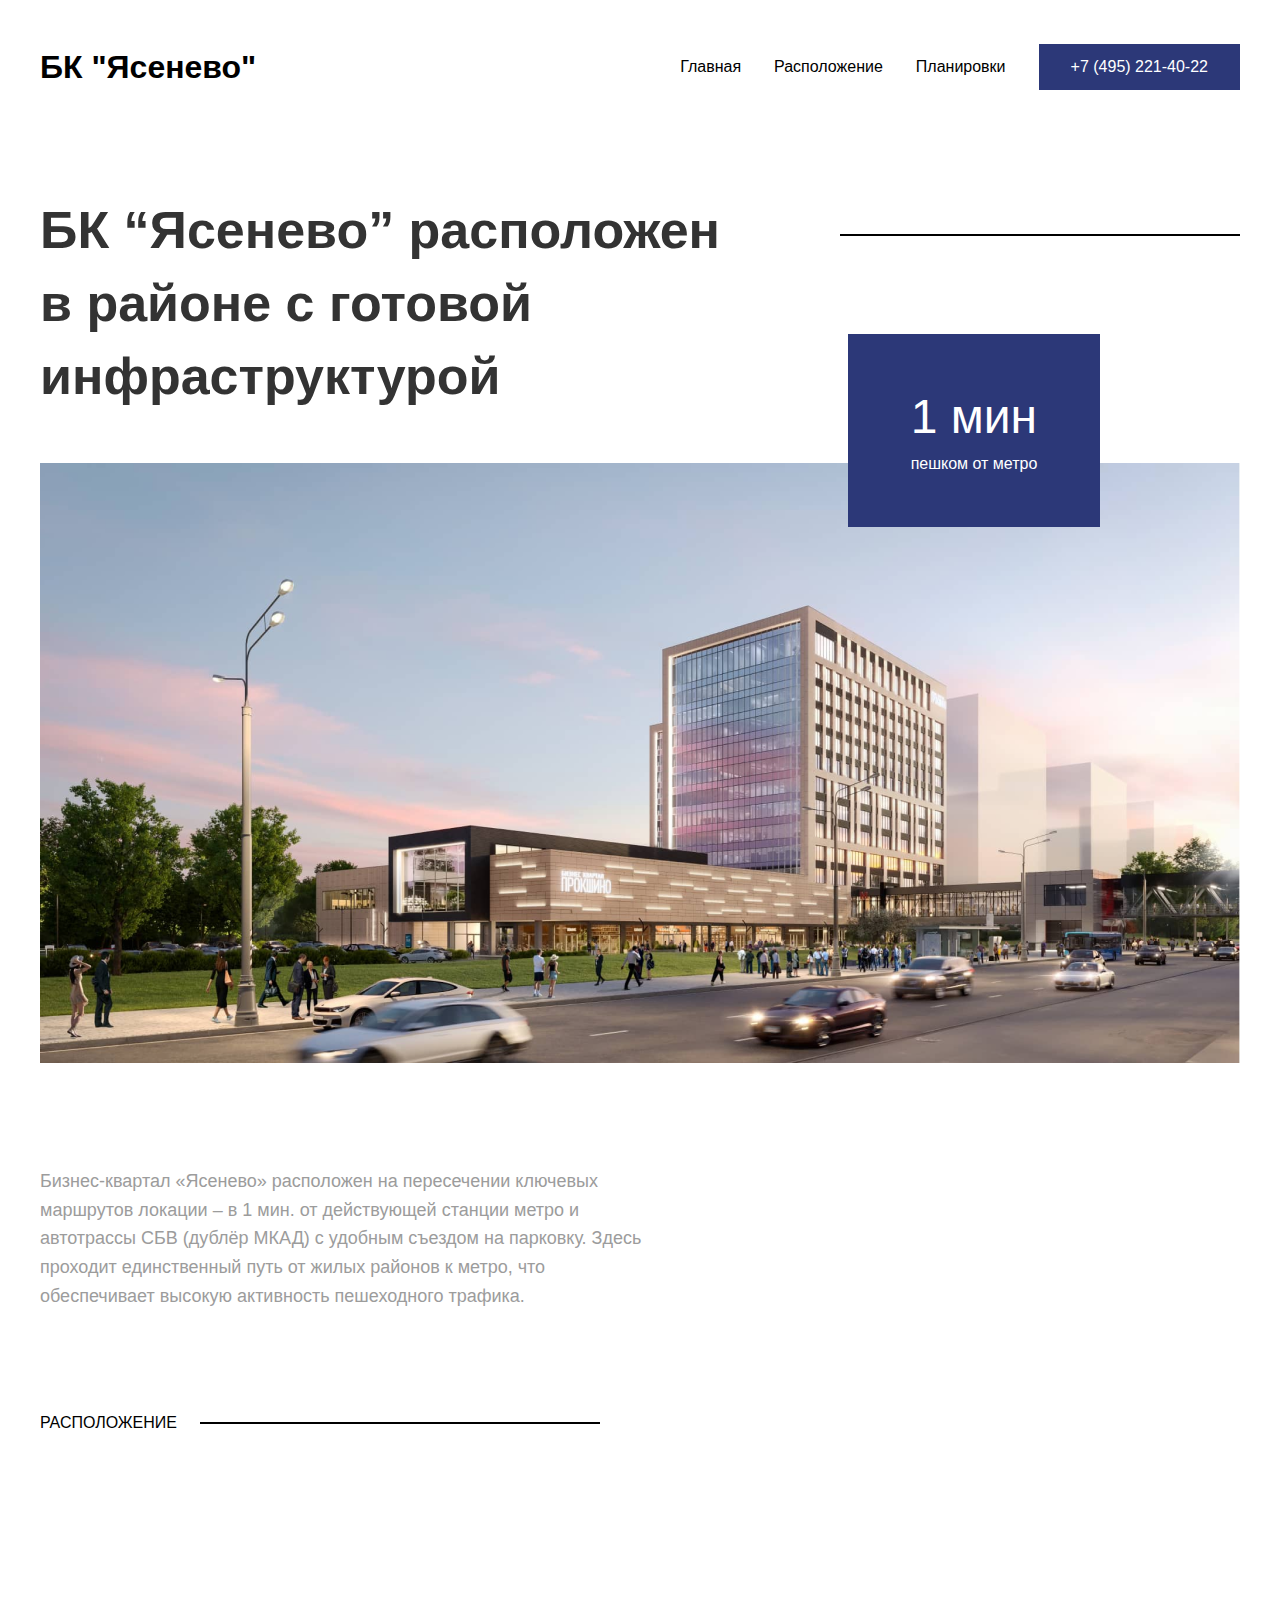
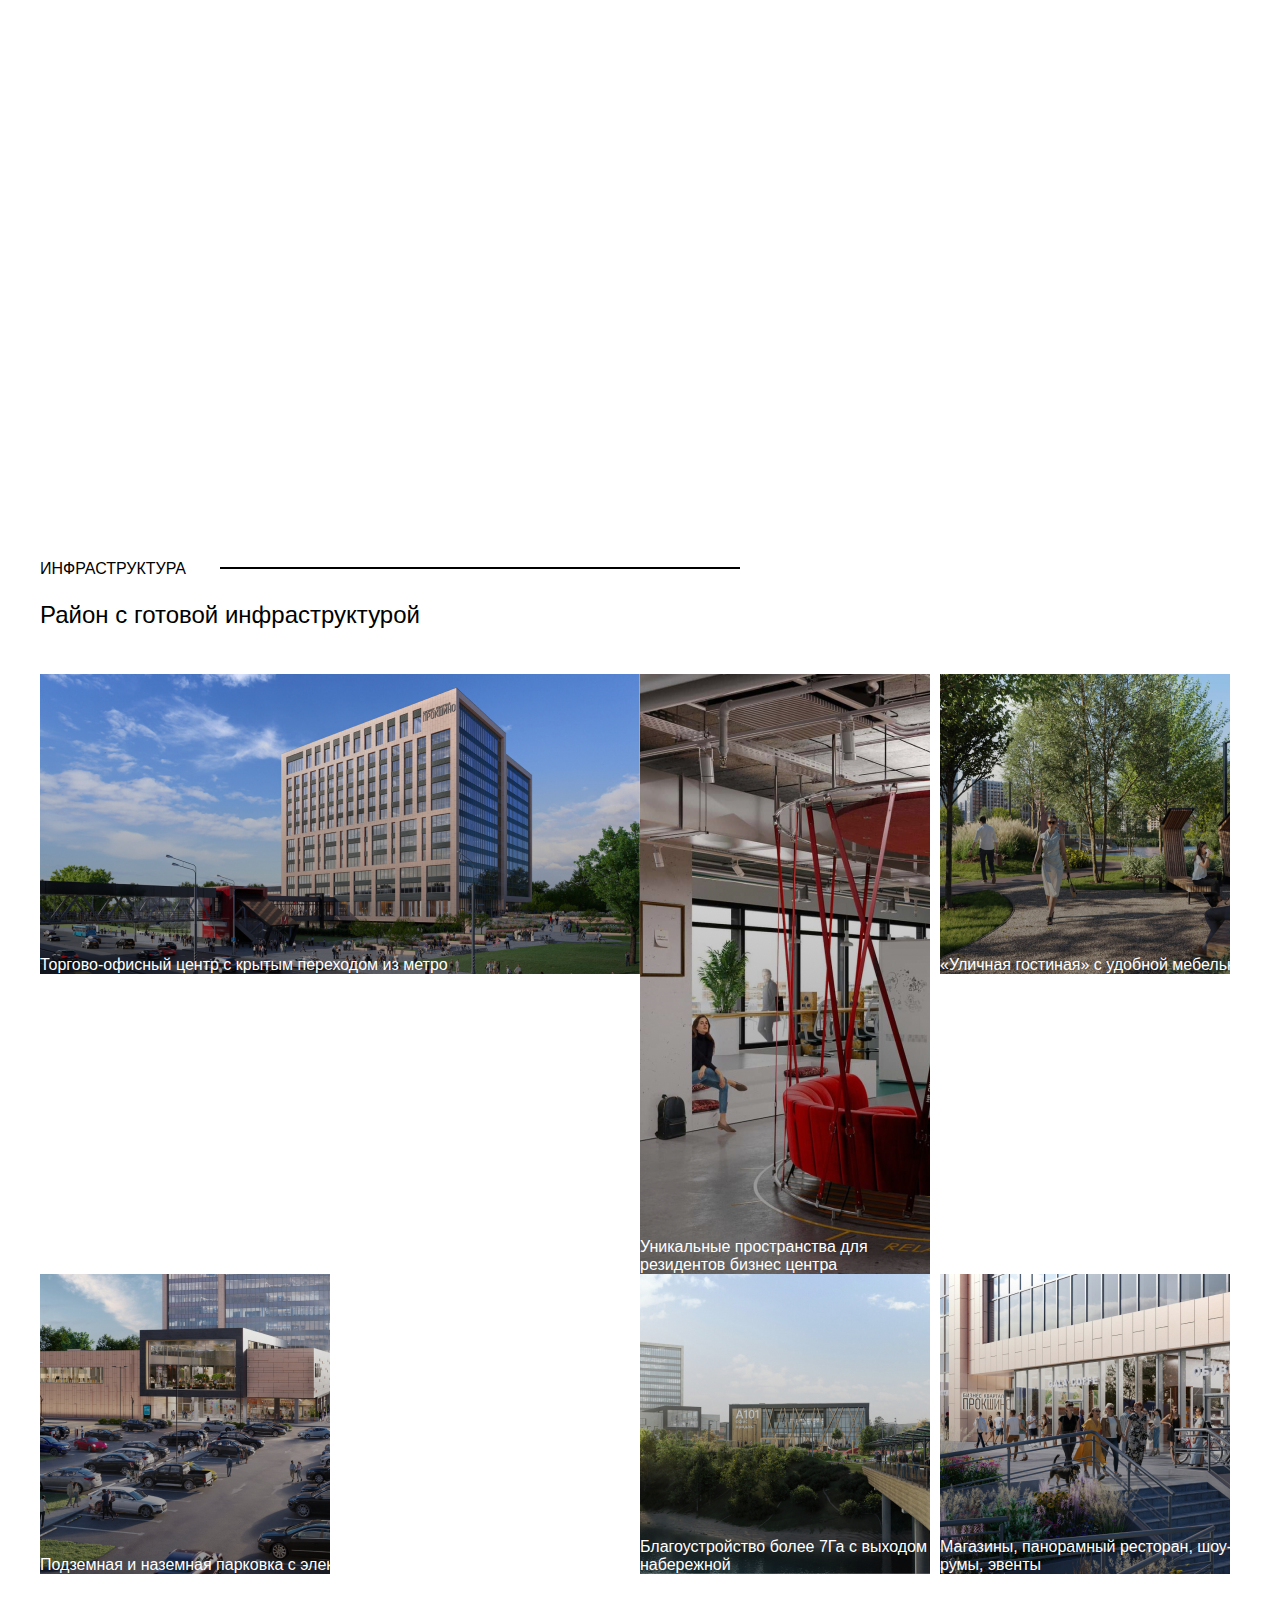
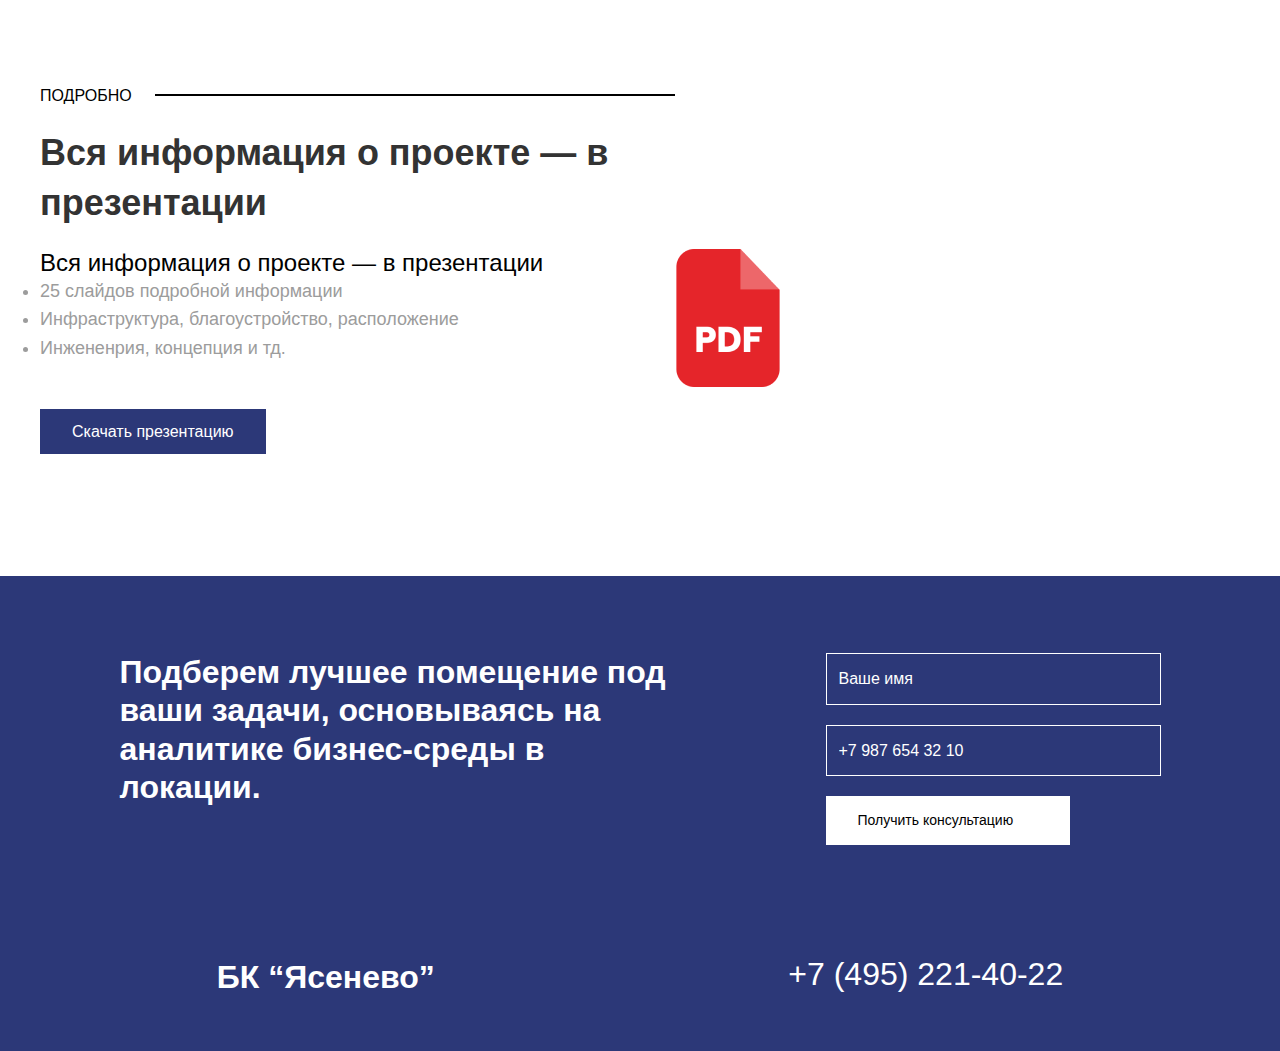
==== commit 99560551: "except grid" ====
--- a/location.html
+++ b/location.html
@@ -19,17 +19,23 @@
 <div class="wrapper">
     <header>
         <div class="container">
-            <div class="header">
-                <div class="header__logo">БК "Ясенево"</div>
-                <nav>
-                    <ul class="nav__items">
-                        <li class="nav__item"><a href="index.html">Главная</a></li>
-                        <li class="nav__item"><a href="/">Расположение</a></li>
-                        <li class="nav__item"><a href="plans.html">Планировки</a></li>
-                        <li class="nav__item nav__item_button"><a href="tel:+74952214022">+7 (495) 221-40-22</a></li>
-                    </ul>
-                </nav>
-            </div>
+					<div class="header">
+						<div class="header__logo">БК "Ясенево"</div>
+						<nav>
+							<ul class="nav__items">
+								<li class="nav__item"><a href="index.html">Главная</a></li>
+								<li class="nav__item"><a href="/">Расположение</a></li>
+								<li class="nav__item"><a href="plans.html">Планировки</a></li>
+								<li class="nav__item nav__item_button">
+									<a href="tel:+74952214022">
+										<span class="phone__number">+7 (495) 221-40-22</span>
+										<img class="nav__item_image" src="assets/images/header/headerPic-phone.png" alt="Иконка телефона">
+									</a>
+								</li>
+							</ul>
+						</nav>
+					</div>
+				</div>
     </header>
 
     <main>
@@ -42,7 +48,7 @@
                         <span>пешком от метро</span>
                     </div>
                 </div>
-                <img src="assets/images/hero/location-ing-hero.png" alt="Офисное здание">
+                <img class="hero__image" src="assets/images/hero/location-ing-hero.png" alt="Офисное здание">
             </section>
             <section class="inf-about">
                 <p class="desc__text desc__text_inf-left">Бизнес-квартал «Ясенево» расположен на пересечении ключевых маршрутов
@@ -53,7 +59,7 @@
         </div>
         <p class="container location__border">Расположение</p>
         <section class="location">
-            <div class="map">
+            <div class="location__map">
                 <iframe
                     src="https://yandex.ru/map-widget/v1/?um=constructor%3A94729d5e3388e3ff9d3555b17af269e80711423f578d21b2f34a3d9b61359381&amp;source=constructor"
                     width="100%" height="593" frameborder="0"></iframe>
--- a/css/main.css
+++ b/css/main.css
@@ -1,86 +1,2 @@
-.header {
-  display: -webkit-box;
-  display: -ms-flexbox;
-  display: flex;
-  -webkit-box-align: center;
-      -ms-flex-align: center;
-          align-items: center;
-  -webkit-box-pack: justify;
-      -ms-flex-pack: justify;
-          justify-content: space-between;
-  color: #000000;
-  margin-top: 40px;
-}
-.header__logo {
-  font-weight: 700;
-  font-size: 32px;
-  line-height: 170%;
-}
-
-.nav {
-  list-style: none;
-  -webkit-box-align: center;
-      -ms-flex-align: center;
-          align-items: center;
-  -webkit-box-pack: justify;
-      -ms-flex-pack: justify;
-          justify-content: space-between;
-  width: 600px;
-}
-.nav__items {
-  display: -webkit-box;
-  display: -ms-flexbox;
-  display: flex;
-  gap: 33px;
-}
-.nav__items__item_button {
-  color: #fff;
-  padding: 14px 32px;
-  background: #2C3878;
-}
-
-.hero {
-  padding: 100px 0;
-  position: relative;
-}
-.hero__title {
-  max-width: 760px;
-  color: #333333;
-  font-size: 72px;
-  font-style: normal;
-  font-weight: bold;
-  line-height: 140%;
-  margin-bottom: 50px;
-}
-.hero__title::after {
-  position: absolute;
-  content: "";
-  top: 150px;
-  right: 0;
-  width: 400px;
-  height: 2px;
-  background: #000000;
-}
-
-* {
-  margin: 0;
-  padding: 0;
-  font-weight: normal;
-  -webkit-box-sizing: border-box;
-          box-sizing: border-box;
-  font-family: "Montserrat", sans-serif;
-}
-
-a {
-  text-decoration: none;
-  color: inherit;
-}
-
-li {
-  list-style-type: none;
-}
-
-.container {
-  width: 1200px;
-  margin: 0 auto;
-}+.header{display:-webkit-box;display:-ms-flexbox;display:flex;-webkit-box-align:center;-ms-flex-align:center;align-items:center;-webkit-box-pack:justify;-ms-flex-pack:justify;justify-content:space-between;color:#000000;margin-top:40px}.header__logo{font-style:normal;font-weight:700;line-height:170%;font-size:32px}.nav{list-style:none;-webkit-box-align:center;-ms-flex-align:center;align-items:center;-webkit-box-pack:justify;-ms-flex-pack:justify;justify-content:space-between;width:600px}.nav__items{display:-webkit-box;display:-ms-flexbox;display:flex;gap:33px;-webkit-box-align:center;-ms-flex-align:center;align-items:center}.nav__items .nav__item_button{color:#fff;padding:14px 32px;background:#2C3878}.nav__items .nav__item_image{display:none}@media screen and (max-width:1279px) and (min-width:768px){.header__logo{font-size:20px}.nav{width:480px}.nav__item{font-size:14px}.nav__item:first-child{display:none}}@media screen and (max-width:767px){.header{margin-top:15px}.header__logo{font-size:20px}.nav{width:auto}.nav__item{padding:12px 20px}.nav__item:not(:last-child){display:none}.nav__item .phone__number{display:none}.nav__item .nav__item_image{display:block}}.hero{padding:100px 0;position:relative}.hero__title{max-width:572px;color:#333333;font-size:52px;font-style:normal;font-weight:700;line-height:140%;margin-bottom:50px}.hero__title:after{position:absolute;content:"";top:150px;right:0;max-width:400px;height:2px;background:#000000}.hero__title_smaller{font-size:52px}.hero__title .hero__image{width:100%;height:600px;-o-object-fit:cover;object-fit:cover}.hero__title .hero__parametrs{position:absolute;right:140px;top:240px;background:#2C3878;width:252px;display:-webkit-box;display:-ms-flexbox;display:flex;-webkit-box-orient:vertical;-webkit-box-direction:normal;-ms-flex-direction:column;flex-direction:column;-webkit-box-align:center;-ms-flex-align:center;align-items:center;-ms-flex-pack:distribute;justify-content:space-around;padding-top:30px}.hero__title .hero__parametrs_item{padding:40px 0}.hero__title .hero__parametrs_item span{display:block;color:#ffffff;font-weight:400;font-size:16px;padding-bottom:10px;line-height:160%}.hero__title .hero__parametrs_item strong{font-size:48px}.hero-nav{display:none}@media screen and (max-width:1279px) and (min-width:768px){.hero__image{height:400px}.hero__title{font-size:40px;max-width:480px;color:#333333;margin-bottom:40px}.hero__title:after{top:130px;right:0;width:30vw}.hero__title_smaler{font-size:32px}.hero .hero__parametrs{position:static;width:100%;-webkit-box-orient:horizontal;-webkit-box-direction:normal;-ms-flex-direction:row;flex-direction:row;-webkit-box-pack:space-evenly;-ms-flex-pack:space-evenly;justify-content:space-evenly}.hero .hero__parametrs:not(.hero__parametrs_large){position:absolute;top:auto;right:0;height:160px;width:240px}.hero .hero__parametrs__item{padding:30px 0}.hero .hero__parametrs__item strong{font-size:40px}}@media screen and (max-width:767px){.hero{padding:50px 0}.hero__image{height:200px}.hero__title{font-size:24px;max-width:343px;margin-bottom:20px}.hero__title:after{width:0}.hero__title_smaller{font-size:24px}.hero .hero__parametrs{position:static;width:100%;-webkit-box-orient:horizontal;-webkit-box-direction:normal;-ms-flex-direction:row;flex-direction:row;-webkit-box-pack:space-evenly;-ms-flex-pack:space-evenly;justify-content:space-evenly;padding-top:15px}.hero .hero__parametrs:not(.hero__parametrs_large){position:absolute;top:auto;right:0;height:90px;width:150px}.hero .hero__parametrs .hero__parametrs_item{padding:20px 0}.hero .hero__parametrs .hero__parametrs_item strong{font-size:20px}.hero .hero__parametrs .hero__parametrs_item span{font-size:10px;padding-bottom:5px}.hero-nav{display:-webkit-box;display:-ms-flexbox;display:flex;width:100%;-webkit-box-pack:justify;-ms-flex-pack:justify;justify-content:space-between}.hero-nav .nav__item{font-size:14px;text-align:center;-webkit-box-flex:1;-ms-flex:1;flex:1;display:block;margin:15px 5px;color:#fff;padding:14px 32px;background:#2C3878}}.hero{padding:100px 0;position:relative}.hero__title{max-width:700px;color:#333333;font-size:52px;font-style:normal;font-weight:bold;line-height:140%;margin-bottom:50px}.hero__title:after{position:absolute;content:"";top:140px;right:0;width:422px;height:2px;background:#000000}.hero__title_smaller{font-size:52px}.hero .hero__image{width:100%;height:600px;-o-object-fit:cover;object-fit:cover}.hero .hero__parametrs{position:absolute;right:140px;top:240px;background:#2C3878;width:252px;display:-webkit-box;display:-ms-flexbox;display:flex;-webkit-box-orient:vertical;-webkit-box-direction:normal;-ms-flex-direction:column;flex-direction:column;-webkit-box-align:center;-ms-flex-align:center;align-items:center;-ms-flex-pack:distribute;justify-content:space-around;padding-top:30px}.hero .hero__parametrs_item{padding:40px 0}.hero .hero__parametrs_item span{display:block;color:#ffffff;font-weight:400;font-size:16px;padding-bottom:10px;line-height:160%}.hero .hero__parametrs_item strong{font-size:48px}@media screen and (max-width:1279px) and (min-width:768px){.hero__image{height:400px}.hero__title{font-size:40px;max-width:480px;color:#333333;margin-bottom:40px}.hero__title:after{top:130px;right:0;width:30vw}.hero__title_smaler{font-size:32px}.hero .hero__parametrs{position:static;width:100%;-webkit-box-orient:horizontal;-webkit-box-direction:normal;-ms-flex-direction:row;flex-direction:row;-webkit-box-pack:space-evenly;-ms-flex-pack:space-evenly;justify-content:space-evenly}.hero .hero__parametrs:not(.hero__parametrs_large){position:absolute;top:auto;right:0;height:160px;width:240px}.hero .hero__parametrs__item{padding:30px 0}.hero .hero__parametrs__item strong{font-size:40px}}@media screen and (max-width:767px){.hero{padding:50px 0}.hero__image{height:200px}.hero__title{font-size:24px;max-width:343px;margin-bottom:20px}.hero__title:after{width:0}.hero__title_smaller{font-size:24px}.hero .hero__parametrs{position:static;width:100%;-webkit-box-orient:horizontal;-webkit-box-direction:normal;-ms-flex-direction:row;flex-direction:row;-webkit-box-pack:space-evenly;-ms-flex-pack:space-evenly;justify-content:space-evenly;padding-top:15px}.hero .hero__parametrs:not(.hero__parametrs_large){position:absolute;top:auto;right:0;height:90px;width:150px}.hero .hero__parametrs .hero__parametrs_item{padding:20px 0}.hero .hero__parametrs .hero__parametrs_item strong{font-size:20px}.hero .hero__parametrs .hero__parametrs_item span{font-size:10px;padding-bottom:5px}}.hero{padding:100px 0;position:relative}.hero__title{max-width:700px;color:#333333;font-size:52px;font-style:normal;font-weight:bold;line-height:140%;margin-bottom:50px}.hero__title:after{position:absolute;content:"";top:140px;right:0;width:492px;height:2px;background:#000000}.hero__title_smaller{font-size:52px}.hero .hero__image{width:100%;height:600px;-o-object-fit:cover;object-fit:cover}.hero .hero__parametrs{position:absolute;right:140px;top:240px;background:#2C3878;width:252px;display:-webkit-box;display:-ms-flexbox;display:flex;-webkit-box-orient:vertical;-webkit-box-direction:normal;-ms-flex-direction:column;flex-direction:column;-webkit-box-align:center;-ms-flex-align:center;align-items:center;-ms-flex-pack:distribute;justify-content:space-around;padding-top:30px}.hero .hero__parametrs_item{padding:40px 0}.hero .hero__parametrs_item span{display:block;color:#ffffff;font-weight:400;font-size:16px;padding-bottom:10px;line-height:160%}.hero .hero__parametrs_item strong{font-size:48px}@media screen and (max-width:1279px) and (min-width:768px){.hero__image{height:400px}.hero__title{font-size:40px;max-width:480px;color:#333333;margin-bottom:40px}.hero__title:after{top:130px;right:0;width:30vw}.hero__title_smaler{font-size:32px}.hero .hero__parametrs{position:static;width:100%;-webkit-box-orient:horizontal;-webkit-box-direction:normal;-ms-flex-direction:row;flex-direction:row;-webkit-box-pack:space-evenly;-ms-flex-pack:space-evenly;justify-content:space-evenly}.hero .hero__parametrs:not(.hero__parametrs_large){position:absolute;top:auto;right:0;height:160px;width:240px}.hero .hero__parametrs__item{padding:30px 0}.hero .hero__parametrs__item strong{font-size:40px}}@media screen and (max-width:767px){.hero{padding:50px 0}.hero__image{height:200px}.hero__title{font-size:24px;max-width:343px;margin-bottom:20px}.hero__title:after{width:0}.hero__title_smaller{font-size:24px}.hero .hero__parametrs{position:static;width:100%;-webkit-box-orient:horizontal;-webkit-box-direction:normal;-ms-flex-direction:row;flex-direction:row;-webkit-box-pack:space-evenly;-ms-flex-pack:space-evenly;justify-content:space-evenly;padding-top:15px}.hero .hero__parametrs:not(.hero__parametrs_large){position:absolute;top:auto;right:0;height:90px;width:150px}.hero .hero__parametrs .hero__parametrs_item{padding:20px 0}.hero .hero__parametrs .hero__parametrs_item strong{font-size:20px}.hero .hero__parametrs .hero__parametrs_item span{font-size:10px;padding-bottom:5px}}.inf-about{width:100%;margin-bottom:100px}.inf-about__project{position:relative;text-transform:uppercase;color:#000000;font-size:16px;font-style:normal;font-weight:500;line-height:150%;gap:13px;padding-bottom:20px}.inf-about__project:after{position:absolute;content:"";top:10px;right:565px;width:529px;height:2px;background:#000000}.inf-about .desc__title_inf-about{max-width:713px;padding-bottom:45px;color:#333333;font-size:36px;font-style:normal;font-weight:600;line-height:140%}.inf-about .desc__text{color:#9C9C9C;font-size:18px;font-style:normal;font-weight:400;line-height:160%}.inf-about .desc__text_inf-left{max-width:610px;margin-bottom:98px}.inf-about .desc__text_inf-right{display:-webkit-box;display:-ms-flexbox;display:flex;-webkit-box-orient:vertical;-webkit-box-direction:normal;-ms-flex-direction:column;flex-direction:column;margin-left:510px;max-width:610px;margin-bottom:25px}.inf-about .desc__text__plans{margin-bottom:25px}.inf-about .inf-about__button{padding:14px 32px;display:-webkit-box;display:-ms-flexbox;display:flex;text-align:center;-webkit-box-pack:center;-ms-flex-pack:center;justify-content:center;background:#2C3878;width:193px;color:#ffffff;font-size:14px;font-style:normal;font-weight:500;line-height:150%}.inf-about__items{background:#2C3878;display:-ms-grid;display:grid;-ms-grid-columns:1fr 1fr;grid-template-columns:1fr 1fr;padding:65px;margin-bottom:85px}.inf-about__item{display:-webkit-box;display:-ms-flexbox;display:flex;-webkit-box-align:center;-ms-flex-align:center;align-items:center;gap:30px;margin-bottom:25px}.inf-about__item:nth-child(3){width:430px}.inf-about__item:nth-child(5){width:370px}.inf-about__img{-o-object-fit:cover;object-fit:cover;width:100%;margin-bottom:110px}.inf-about .item__text{color:#ffffff;font-size:20px;font-style:normal;font-weight:600;line-height:120%;width:310px}@media screen and (max-width:1279px) and (min-width:768px){.inf-about{width:90%}.inf-about__project{position:relative;text-transform:uppercase;color:#000000;font-size:16px;font-style:normal;font-weight:500;line-height:150%;gap:13px;padding-bottom:20px}.inf-about__project:after{position:absolute;content:"";top:10px;right:179px;width:529px;height:2px;background:#000000}.inf-about .inf-about__items{display:-webkit-box;display:-ms-flexbox;display:flex;-webkit-box-orient:vertical;-webkit-box-direction:normal;-ms-flex-direction:column;flex-direction:column}.inf-about__img{width:100%}.inf-about .inf-about__button{padding:14px 32px}.inf-about .inf-about__button .desc__text_inf-right{margin-left:0}}@media screen and (max-width:767px){.inf-about{width:90%}.inf-about__img{width:100%;min-height:250px}.inf-about__project{position:relative;text-transform:uppercase;color:#000000;font-size:12px;font-style:normal;font-weight:500;line-height:150%;gap:13px;padding-bottom:20px}.inf-about__project:after{position:absolute;content:"";top:10px;right:187px;width:267px;height:2px;background:#000000}.inf-about .desc__text_inf-right{margin-left:0}.inf-about .desc__text{color:#9C9C9C;font-size:16px;font-style:normal;font-weight:400;line-height:160%}.inf-about .inf-about__items{display:-webkit-box;display:-ms-flexbox;display:flex;-webkit-box-orient:vertical;-webkit-box-direction:normal;-ms-flex-direction:column;flex-direction:column}.inf-about .item__text{color:#ffffff;font-size:16px;font-style:normal;font-weight:600;line-height:120%;width:200px}.infra__card_text{width:254px}}.infra{padding-bottom:110px}.infra .infra__border{position:relative;color:#000000;font-size:16px;font-style:normal;font-weight:500;line-height:150%;text-transform:uppercase;margin-bottom:20px}.infra .infra__border__title{margin-bottom:45px}.infra .infra__border:after{position:absolute;content:"";top:10px;right:500px;width:520px;height:2px;background:#000000}.infra__title{margin-bottom:45px}.infra__cards{display:-ms-grid;display:grid;grid-template-areas:"1 1 2 3" "4 5 6";-ms-grid-columns:2fr 1fr 1fr;grid-template-columns:2fr 1fr 1fr}.infra__cards .infra__card_1{width:100%;height:300px;position:relative}.infra__cards .infra__card_2{height:600px;width:100%;position:relative}.infra__cards .infra__card_3{width:100%;height:300px;position:relative}.infra__cards .infra__card_4{width:100%;height:300px;position:relative}.infra__cards .infra__card_5{width:100%;height:300px;position:relative}.infra__cards .infra__card_6{width:100%;height:300px;position:relative}.infra__cards .infra__card .infra__card_text{position:absolute;bottom:0;left:0;color:#ffffff}@media screen and (max-width:1279px) and (min-width:768px){.infra{width:775px}.infra .infra__border{position:relative;text-transform:uppercase;color:#000000;font-size:16px;font-style:normal;font-weight:500;line-height:150%;gap:13px;padding-bottom:20px}.infra .infra__border:after{position:absolute;content:"";top:11px;right:330px;width:529px;height:2px;background:#000000}.infra .infra__cards{max-width:773px;display:-ms-grid;display:grid;-ms-grid-columns:1fr 1fr;grid-template-columns:1fr 1fr;-ms-grid-rows:1fr 1fr 1fr;grid-template-rows:1fr 1fr 1fr}.infra .infra__cards>:first-child{-ms-grid-row:1;-ms-grid-column:1}.infra .infra__cards>:nth-child(2){-ms-grid-row:1;-ms-grid-column:2}.infra .infra__cards>:nth-child(3){-ms-grid-row:2;-ms-grid-column:1}.infra .infra__cards>:nth-child(4){-ms-grid-row:2;-ms-grid-column:2}.infra .infra__cards>:nth-child(5){-ms-grid-row:3;-ms-grid-column:1}.infra .infra__cards>:nth-child(6){-ms-grid-row:3;-ms-grid-column:2}.infra .infra__card_1{-ms-grid-row:1;grid-row:1/1;-ms-grid-column:1;-ms-grid-column-span:1;grid-column:1/2}.infra .infra__card_2{-ms-grid-row:2;grid-row:2/2;-ms-grid-column:1;grid-column:1/1}.infra .infra__card_3{-ms-grid-row:2;grid-row:2/2;-ms-grid-column:2;grid-column:2/2}.infra .infra__card_4{-ms-grid-row:2;grid-row:2/2;-ms-grid-column:1;grid-column:1/1}.infra .infra__card_5{-ms-grid-row:2;grid-row:2/2;-ms-grid-column:2;grid-column:2/2}.infra .infra__card_6{-ms-grid-row:2;grid-row:2/2;-ms-grid-column:4;grid-column:4/4}}@media screen and (max-width:767px){.infra__border{position:relative;text-transform:uppercase;color:#000000;font-size:16px;font-style:normal;font-weight:500;line-height:150%;gap:13px;padding-bottom:20px}.infra__border:after{position:absolute;content:"";top:10px;right:187px;width:267px;height:2px;background:#000000}.infra .infra__cards{max-width:343px;display:-webkit-box;display:-ms-flexbox;display:flex;-webkit-box-orient:vertical;-webkit-box-direction:normal;-ms-flex-direction:column;flex-direction:column;gap:10px}.infra .infra-img-1{width:300px;height:300px;-ms-grid-row:1;grid-row:1/1;-ms-grid-column:1;-ms-grid-column-span:1;grid-column:1/2}}.details{padding-bottom:135px}.details__block{display:-webkit-box;display:-ms-flexbox;display:flex}.block{margin-bottom:20px}.block .block__border{position:relative;color:#000000;font-size:16px;font-style:normal;font-weight:500;line-height:150%;text-transform:uppercase;margin-bottom:20px}.block .block__border:after{position:absolute;content:"";top:10px;right:565px;width:520px;height:2px;background:#000000}.block .block__title{max-width:570px;color:#333333;font-size:36px;font-style:normal;font-weight:600;line-height:140%}.details__items{margin-right:200px;margin-bottom:60px}.details__img{width:138px;height:138px;-ms-flex-item-align:start;-ms-grid-row-align:start;align-self:start;cursor:pointer}.button__details{color:#fff;padding:14px 32px;background:#2C3878}.details__item{color:#9C9C9C;font-size:18px;font-style:normal;font-weight:400;list-style-type:disc;line-height:160%}@media screen and (max-width:1279px) and (min-width:768px){.details{padding-bottom:135px}}@media screen and (max-width:767px){.details{padding-bottom:135px}.details__block{display:-webkit-box;display:-ms-flexbox;display:flex;-webkit-box-orient:vertical;-webkit-box-direction:normal;-ms-flex-direction:column;flex-direction:column}.details__block .details__img{margin-bottom:50px}}.plans{width:100%;max-width:561px;color:#9C9C9C;font-size:18px;font-style:normal;font-weight:400;line-height:160%}.plans__image_2{margin-bottom:119px}.plans-desc{margin-bottom:71px}.plans__border{position:relative;color:#000000;font-size:16px;font-style:normal;font-weight:500;line-height:150%;text-transform:uppercase;margin-bottom:43px}.plans__border:after{position:absolute;content:"";top:11px;right:670px;width:400px;height:2px;background:#000000}.plans__offices{display:-webkit-box;display:-ms-flexbox;display:flex;-ms-flex-wrap:wrap;flex-wrap:wrap;margin-bottom:100px}.plans__offices .plan{gap:15px;width:380px}.plans__offices .plan__image{margin-bottom:37px}.plans__offices .plan__title{color:#000;font-size:24px;font-style:normal;font-weight:500;line-height:150%;text-transform:uppercase;margin-bottom:11px}.plans__offices .plan__desc{max-width:310px;color:#9C9C9C;font-size:18px;font-style:normal;font-weight:400;line-height:120%;margin-bottom:53px}.plans__offices .plan__button{border:none;padding:14px 34px 14px 32px;background:#2C3878;color:#ffffff;font-size:14px;font-style:normal;font-weight:500;line-height:150%;cursor:pointer;margin-bottom:35px}.footer{width:100%;background:#2C3878}.footer-block__contacts{display:-webkit-box;display:-ms-flexbox;display:flex;-ms-flex-pack:distribute;justify-content:space-around}.footer-block{padding-top:77px;padding-bottom:46px;color:#ffffff}.footer__text{max-width:547px;font-size:32px;font-style:normal;font-weight:600;line-height:120%}.footer__text-inp{display:-webkit-box;display:-ms-flexbox;display:flex;-ms-flex-pack:distribute;justify-content:space-around;margin-bottom:105px}.footer__text-inp .footer__inp{-webkit-box-orient:vertical;-webkit-box-direction:normal;-ms-flex-direction:column;flex-direction:column;width:335px;padding:12px;background:#2C3878;color:#ffffff;border:solid 1px #ffffff;font-size:16px;font-style:normal;font-weight:400;line-height:160%}.footer__text-inp .footer__inp_name{margin-bottom:20px}.footer__text-inp .footer__inp_tel{padding-bottom:20px}.footer__text-inp input::-webkit-input-placeholder{color:#ffffff}.footer__text-inp .footer__button{background-color:#ffffff;color:#000000;font-size:14px;font-style:normal;font-weight:500;line-height:150%;padding:14px 32px;width:244px}.footer__logo{color:#ffffff;-webkit-font-feature-settings:"clig" off,"liga" off;font-feature-settings:"clig" off,"liga" off;font-size:32px;font-style:normal;font-weight:700;line-height:170%}.footer__tel{color:#ffffff;font-size:32px;font-style:normal;font-weight:500;line-height:150%}@media screen and (max-width:1279px) and (min-width:768px){.footer{padding-left:71px;padding-right:71px}.footer__text{margin-bottom:20px}.footer__text-inp{display:-webkit-box;display:-ms-flexbox;display:flex;-webkit-box-orient:vertical;-webkit-box-direction:normal;-ms-flex-direction:column;flex-direction:column}}@media screen and (max-width:767px){.footer__text{font-size:20px;font-style:normal;font-weight:600;line-height:120%;margin-bottom:20px}.footer-block{padding:110px 13px 27px 13px}.footer__text-inp{display:-webkit-box;display:-ms-flexbox;display:flex;-webkit-box-orient:vertical;-webkit-box-direction:normal;-ms-flex-direction:column;flex-direction:column}.footer__button{margin-bottom:140px}.footer-block__contacts{display:-webkit-box;display:-ms-flexbox;display:flex;-webkit-box-orient:vertical;-webkit-box-direction:normal;-ms-flex-direction:column;flex-direction:column}.footer__logo{color:#ffffff;-webkit-font-feature-settings:"clig" off,"liga" off;font-feature-settings:"clig" off,"liga" off;font-size:24px;margin-bottom:15px}.footer__tel{color:#ffffff;font-size:24px}.footer__form{max-width:334px}}*{margin:0;padding:0;font-weight:normal;-webkit-box-sizing:border-box;box-sizing:border-box;font-family:"Montserrat",sans-serif}a{text-decoration:none;color:inherit}li{list-style-type:none}.wrapper{max-width:100%}.container{max-width:1200px;margin:0 auto}@media screen and (max-width:1279px) and (min-width:768px){.container{width:90vw}}@media screen and (max-width:767px){.container{width:auto;margin:0 15px}}
+/*# sourceMappingURL=main.css.map */--- a/css/blocks/header-dist.css
+++ b/css/blocks/header-dist.css
@@ -1,2 +1,2 @@
-.header{display:-webkit-box;display:-ms-flexbox;display:flex;-webkit-box-align:center;-ms-flex-align:center;align-items:center;-webkit-box-pack:justify;-ms-flex-pack:justify;justify-content:space-between;color:#000000;margin-top:40px}.header__logo{font-style:normal;font-weight:700;line-height:170%;font-size:32px}.nav{list-style:none;-webkit-box-align:center;-ms-flex-align:center;align-items:center;-webkit-box-pack:justify;-ms-flex-pack:justify;justify-content:space-between;width:600px}.nav__items{display:-webkit-box;display:-ms-flexbox;display:flex;gap:33px;-webkit-box-align:center;-ms-flex-align:center;align-items:center}.nav__items .nav__item_button{color:#fff;padding:14px 32px;background:#2C3878}
+.header{display:-webkit-box;display:-ms-flexbox;display:flex;-webkit-box-align:center;-ms-flex-align:center;align-items:center;-webkit-box-pack:justify;-ms-flex-pack:justify;justify-content:space-between;color:#000000;margin-top:40px}.header__logo{font-style:normal;font-weight:700;line-height:170%;font-size:32px}.nav{list-style:none;-webkit-box-align:center;-ms-flex-align:center;align-items:center;-webkit-box-pack:justify;-ms-flex-pack:justify;justify-content:space-between;width:600px}.nav__items{display:-webkit-box;display:-ms-flexbox;display:flex;gap:33px;-webkit-box-align:center;-ms-flex-align:center;align-items:center}.nav__items .nav__item_button{color:#fff;padding:14px 32px;background:#2C3878}.nav__items .nav__item_image{display:none}@media screen and (max-width:1279px) and (min-width:768px){.header__logo{font-size:20px}.nav{width:480px}.nav__item{font-size:14px}.nav__item:first-child{display:none}}@media screen and (max-width:767px){.header{margin-top:15px}.header__logo{font-size:20px}.nav{width:auto}.nav__item{padding:12px 20px}.nav__item:not(:last-child){display:none}.nav__item .phone__number{display:none}.nav__item .nav__item_image{display:block}}
 /*# sourceMappingURL=header-dist.css.map */--- a/css/blocks/hero-location.css
+++ b/css/blocks/hero-location.css
@@ -1,2 +1,2 @@
-.hero{padding:100px 0;position:relative}.hero__title{max-width:700px;color:#333333;font-size:72px;font-style:normal;font-weight:bold;line-height:140%;margin-bottom:50px}.hero__title:after{position:absolute;content:"";top:150px;right:0;width:422px;height:2px;background:#000000}.hero__title_smaller{font-size:52px}.hero .hero__image{width:100%;height:600px;-o-object-fit:cover;object-fit:cover}.hero .hero__parametrs{position:absolute;right:140px;top:240px;background:#2C3878;width:252px;display:-webkit-box;display:-ms-flexbox;display:flex;-webkit-box-orient:vertical;-webkit-box-direction:normal;-ms-flex-direction:column;flex-direction:column;-webkit-box-align:center;-ms-flex-align:center;align-items:center;-ms-flex-pack:distribute;justify-content:space-around;padding-top:30px}.hero .hero__parametrs_item{padding:40px 0}.hero .hero__parametrs_item span{display:block;color:#ffffff;font-weight:400;font-size:16px;padding-bottom:10px;line-height:160%}.hero .hero__parametrs_item strong{font-size:48px}
+.hero{padding:100px 0;position:relative}.hero__title{max-width:700px;color:#333333;font-size:52px;font-style:normal;font-weight:bold;line-height:140%;margin-bottom:50px}.hero__title:after{position:absolute;content:"";top:140px;right:0;width:422px;height:2px;background:#000000}.hero__title_smaller{font-size:52px}.hero .hero__image{width:100%;height:600px;-o-object-fit:cover;object-fit:cover}.hero .hero__parametrs{position:absolute;right:140px;top:240px;background:#2C3878;width:252px;display:-webkit-box;display:-ms-flexbox;display:flex;-webkit-box-orient:vertical;-webkit-box-direction:normal;-ms-flex-direction:column;flex-direction:column;-webkit-box-align:center;-ms-flex-align:center;align-items:center;-ms-flex-pack:distribute;justify-content:space-around;padding-top:30px}.hero .hero__parametrs_item{padding:40px 0}.hero .hero__parametrs_item span{display:block;color:#ffffff;font-weight:400;font-size:16px;padding-bottom:10px;line-height:160%}.hero .hero__parametrs_item strong{font-size:48px}@media screen and (max-width:1279px) and (min-width:768px){.hero__image{height:400px}.hero__title{font-size:40px;max-width:480px;color:#333333;margin-bottom:40px}.hero__title:after{top:130px;right:0;width:30vw}.hero__title_smaler{font-size:32px}.hero .hero__parametrs{position:static;width:100%;-webkit-box-orient:horizontal;-webkit-box-direction:normal;-ms-flex-direction:row;flex-direction:row;-webkit-box-pack:space-evenly;-ms-flex-pack:space-evenly;justify-content:space-evenly}.hero .hero__parametrs:not(.hero__parametrs_large){position:absolute;top:auto;right:0;height:160px;width:240px}.hero .hero__parametrs__item{padding:30px 0}.hero .hero__parametrs__item strong{font-size:40px}}@media screen and (max-width:767px){.hero{padding:50px 0}.hero__image{height:200px}.hero__title{font-size:24px;max-width:343px;margin-bottom:20px}.hero__title:after{width:0}.hero__title_smaller{font-size:24px}.hero .hero__parametrs{position:static;width:100%;-webkit-box-orient:horizontal;-webkit-box-direction:normal;-ms-flex-direction:row;flex-direction:row;-webkit-box-pack:space-evenly;-ms-flex-pack:space-evenly;justify-content:space-evenly;padding-top:15px}.hero .hero__parametrs:not(.hero__parametrs_large){position:absolute;top:auto;right:0;height:90px;width:150px}.hero .hero__parametrs .hero__parametrs_item{padding:20px 0}.hero .hero__parametrs .hero__parametrs_item strong{font-size:20px}.hero .hero__parametrs .hero__parametrs_item span{font-size:10px;padding-bottom:5px}}
 /*# sourceMappingURL=hero-location.css.map */--- a/css/blocks/location.css
+++ b/css/blocks/location.css
@@ -20,13 +20,7 @@
   height: 2px;
   background: #000000;
 }
-.location .desc__text {
-  color: #9C9C9C;
-  font-size: 18px;
-  font-style: normal;
-  font-weight: 400;
-  line-height: 160%;
-}
-.location .desc__text_inf-left {
-  max-width: 615px;
+.location__map {
+  max-width: 1440px;
+  margin: 0 auto;
 }--- a/css/blocks/inf.css
+++ b/css/blocks/inf.css
@@ -1,2 +1,2 @@
-.inf-about{width:100%}.inf-about__project{position:relative;text-transform:uppercase;color:#000000;font-size:16px;font-style:normal;font-weight:500;line-height:150%;gap:13px;padding-bottom:20px}.inf-about__project:after{position:absolute;content:"";top:10px;right:565px;width:529px;height:2px;background:#000000}.inf-about .desc__title_inf-about{max-width:713px;padding-bottom:45px;color:#333333;font-size:36px;font-style:normal;font-weight:600;line-height:140%}.inf-about .desc__text{color:#9C9C9C;font-size:18px;font-style:normal;font-weight:400;line-height:160%}.inf-about .desc__text_inf-left{padding-right:600px;margin-bottom:98px}.inf-about .desc__text_inf-right{padding-left:640px;margin-bottom:25px}.inf-about .desc__text__plans{margin-bottom:25px}.inf-about .inf-about__button{color:#fff;padding:14px 32px;background:#2C3878}.inf-about__items{background:#2C3878;display:-ms-grid;display:grid;-ms-grid-columns:1fr 1fr;grid-template-columns:1fr 1fr;padding:65px;margin-bottom:85px}.inf-about__item{width:330px;display:-webkit-box;display:-ms-flexbox;display:flex;-webkit-box-align:center;-ms-flex-align:center;align-items:center;color:#ffffff;gap:30px;margin-bottom:25px}.inf-about__item:nth-child(3){width:370px}.inf-about__item:nth-child(5){width:370px}.inf-about__img{-o-object-fit:cover;object-fit:cover;margin:0 auto;margin-bottom:110px}
+.inf-about{width:100%;margin-bottom:100px}.inf-about__project{position:relative;text-transform:uppercase;color:#000000;font-size:16px;font-style:normal;font-weight:500;line-height:150%;gap:13px;padding-bottom:20px}.inf-about__project:after{position:absolute;content:"";top:10px;right:565px;width:529px;height:2px;background:#000000}.inf-about .desc__title_inf-about{max-width:713px;padding-bottom:45px;color:#333333;font-size:36px;font-style:normal;font-weight:600;line-height:140%}.inf-about .desc__text{color:#9C9C9C;font-size:18px;font-style:normal;font-weight:400;line-height:160%}.inf-about .desc__text_inf-left{max-width:610px;margin-bottom:98px}.inf-about .desc__text_inf-right{display:-webkit-box;display:-ms-flexbox;display:flex;-webkit-box-orient:vertical;-webkit-box-direction:normal;-ms-flex-direction:column;flex-direction:column;margin-left:510px;max-width:610px;margin-bottom:25px}.inf-about .desc__text__plans{margin-bottom:25px}.inf-about .inf-about__button{padding:14px 32px;display:-webkit-box;display:-ms-flexbox;display:flex;text-align:center;-webkit-box-pack:center;-ms-flex-pack:center;justify-content:center;background:#2C3878;width:193px;color:#ffffff;font-size:14px;font-style:normal;font-weight:500;line-height:150%}.inf-about__items{background:#2C3878;display:-ms-grid;display:grid;-ms-grid-columns:1fr 1fr;grid-template-columns:1fr 1fr;padding:65px;margin-bottom:85px}.inf-about__item{display:-webkit-box;display:-ms-flexbox;display:flex;-webkit-box-align:center;-ms-flex-align:center;align-items:center;gap:30px;margin-bottom:25px}.inf-about__item:nth-child(3){width:430px}.inf-about__item:nth-child(5){width:370px}.inf-about__img{-o-object-fit:cover;object-fit:cover;width:100%;margin-bottom:110px}.inf-about .item__text{color:#ffffff;font-size:20px;font-style:normal;font-weight:600;line-height:120%;width:310px}@media screen and (max-width:1279px) and (min-width:768px){.inf-about{width:90%}.inf-about__project{position:relative;text-transform:uppercase;color:#000000;font-size:16px;font-style:normal;font-weight:500;line-height:150%;gap:13px;padding-bottom:20px}.inf-about__project:after{position:absolute;content:"";top:10px;right:179px;width:529px;height:2px;background:#000000}.inf-about .inf-about__items{display:-webkit-box;display:-ms-flexbox;display:flex;-webkit-box-orient:vertical;-webkit-box-direction:normal;-ms-flex-direction:column;flex-direction:column}.inf-about__img{width:100%}.inf-about .inf-about__button{padding:14px 32px}.inf-about .inf-about__button .desc__text_inf-right{margin-left:0}}@media screen and (max-width:767px){.inf-about{width:90%}.inf-about__img{width:100%;min-height:250px}.inf-about__project{position:relative;text-transform:uppercase;color:#000000;font-size:12px;font-style:normal;font-weight:500;line-height:150%;gap:13px;padding-bottom:20px}.inf-about__project:after{position:absolute;content:"";top:10px;right:187px;width:267px;height:2px;background:#000000}.inf-about .desc__text_inf-right{margin-left:0}.inf-about .desc__text{color:#9C9C9C;font-size:16px;font-style:normal;font-weight:400;line-height:160%}.inf-about .inf-about__items{display:-webkit-box;display:-ms-flexbox;display:flex;-webkit-box-orient:vertical;-webkit-box-direction:normal;-ms-flex-direction:column;flex-direction:column}.inf-about .item__text{color:#ffffff;font-size:16px;font-style:normal;font-weight:600;line-height:120%;width:200px}.infra__card_text{width:254px}}
 /*# sourceMappingURL=inf.css.map */--- a/css/blocks/infra.css
+++ b/css/blocks/infra.css
@@ -1,2 +1,2 @@
-.infra{padding-bottom:110px}.infra .infra__border{position:relative;color:#000000;font-size:16px;font-style:normal;font-weight:500;line-height:150%;text-transform:uppercase;margin-bottom:20px}.infra .infra__border__title{margin-bottom:45px}.infra .infra__border:after{position:absolute;content:"";top:10px;right:500px;width:520px;height:2px;background:#000000}.infra__title{margin-bottom:45px}.infra__cards{display:-ms-grid;display:grid;-ms-grid-columns:2fr 10px 1fr 10px 1fr;grid-template-columns:repeat(1,2fr) 1fr 1fr;-ms-grid-rows:1fr 10px 1fr;grid-template-rows:1fr 1fr;grid-gap:10px}.infra__cards>:first-child{-ms-grid-row:1;-ms-grid-column:1}.infra__cards>:nth-child(2){-ms-grid-row:1;-ms-grid-column:3}.infra__cards>:nth-child(3){-ms-grid-row:1;-ms-grid-column:5}.infra__cards>:nth-child(4){-ms-grid-row:3;-ms-grid-column:1}.infra__cards>:nth-child(5){-ms-grid-row:3;-ms-grid-column:3}.infra__cards>:nth-child(6){-ms-grid-row:3;-ms-grid-column:5}.infra__cards .infra__card_1{width:100%;height:300px;position:relative;-ms-grid-row:1;grid-row:1/1}.infra__cards .infra__card_2{height:600px;width:100%;position:relative;-ms-grid-column:2;-ms-grid-column-span:1;grid-column:2/3;-ms-grid-row:1;-ms-grid-row-span:2;grid-row:1/3}.infra__cards .infra__card_3{width:100%;height:300px;position:relative}.infra__cards .infra__card_4{width:100%;height:300px;position:relative}.infra__cards .infra__card_5{width:100%;height:300px;position:relative}.infra__cards .infra__card_6{width:100%;height:300px;position:relative;-ms-grid-column:2;grid-column:2/2;-ms-grid-row:2;grid-row:2/2}.infra__cards .infra__card .infra__card_text{position:absolute;bottom:0;left:0;color:#ffffff}
+.infra{padding-bottom:110px}.infra .infra__border{position:relative;color:#000000;font-size:16px;font-style:normal;font-weight:500;line-height:150%;text-transform:uppercase;margin-bottom:20px}.infra .infra__border__title{margin-bottom:45px}.infra .infra__border:after{position:absolute;content:"";top:10px;right:500px;width:520px;height:2px;background:#000000}.infra__title{margin-bottom:45px}.infra__cards{display:-ms-grid;display:grid;grid-template-areas:"1 1 2 3" "4 5 6";-ms-grid-columns:2fr 1fr 1fr;grid-template-columns:2fr 1fr 1fr}.infra__cards .infra__card_1{width:100%;height:300px;position:relative}.infra__cards .infra__card_2{height:600px;width:100%;position:relative}.infra__cards .infra__card_3{width:100%;height:300px;position:relative}.infra__cards .infra__card_4{width:100%;height:300px;position:relative}.infra__cards .infra__card_5{width:100%;height:300px;position:relative}.infra__cards .infra__card_6{width:100%;height:300px;position:relative}.infra__cards .infra__card .infra__card_text{position:absolute;bottom:0;left:0;color:#ffffff}@media screen and (max-width:1279px) and (min-width:768px){.infra{width:775px}.infra .infra__border{position:relative;text-transform:uppercase;color:#000000;font-size:16px;font-style:normal;font-weight:500;line-height:150%;gap:13px;padding-bottom:20px}.infra .infra__border:after{position:absolute;content:"";top:11px;right:330px;width:529px;height:2px;background:#000000}.infra .infra__cards{max-width:773px;display:-ms-grid;display:grid;-ms-grid-columns:1fr 1fr;grid-template-columns:1fr 1fr;-ms-grid-rows:1fr 1fr 1fr;grid-template-rows:1fr 1fr 1fr}.infra .infra__cards>:first-child{-ms-grid-row:1;-ms-grid-column:1}.infra .infra__cards>:nth-child(2){-ms-grid-row:1;-ms-grid-column:2}.infra .infra__cards>:nth-child(3){-ms-grid-row:2;-ms-grid-column:1}.infra .infra__cards>:nth-child(4){-ms-grid-row:2;-ms-grid-column:2}.infra .infra__cards>:nth-child(5){-ms-grid-row:3;-ms-grid-column:1}.infra .infra__cards>:nth-child(6){-ms-grid-row:3;-ms-grid-column:2}.infra .infra__card_1{-ms-grid-row:1;grid-row:1/1;-ms-grid-column:1;-ms-grid-column-span:1;grid-column:1/2}.infra .infra__card_2{-ms-grid-row:2;grid-row:2/2;-ms-grid-column:1;grid-column:1/1}.infra .infra__card_3{-ms-grid-row:2;grid-row:2/2;-ms-grid-column:2;grid-column:2/2}.infra .infra__card_4{-ms-grid-row:2;grid-row:2/2;-ms-grid-column:1;grid-column:1/1}.infra .infra__card_5{-ms-grid-row:2;grid-row:2/2;-ms-grid-column:2;grid-column:2/2}.infra .infra__card_6{-ms-grid-row:2;grid-row:2/2;-ms-grid-column:4;grid-column:4/4}}@media screen and (max-width:767px){.infra__border{position:relative;text-transform:uppercase;color:#000000;font-size:16px;font-style:normal;font-weight:500;line-height:150%;gap:13px;padding-bottom:20px}.infra__border:after{position:absolute;content:"";top:10px;right:187px;width:267px;height:2px;background:#000000}.infra .infra__cards{max-width:343px;display:-webkit-box;display:-ms-flexbox;display:flex;-webkit-box-orient:vertical;-webkit-box-direction:normal;-ms-flex-direction:column;flex-direction:column;gap:10px}.infra .infra-img-1{width:300px;height:300px;-ms-grid-row:1;grid-row:1/1;-ms-grid-column:1;-ms-grid-column-span:1;grid-column:1/2}}
 /*# sourceMappingURL=infra.css.map */--- a/css/blocks/details.css
+++ b/css/blocks/details.css
@@ -1,2 +1,2 @@
-.details{padding-bottom:135px}.details__block{display:-webkit-box;display:-ms-flexbox;display:flex}.block{margin-bottom:20px}.block .block__border{position:relative;color:#000000;font-size:16px;font-style:normal;font-weight:500;line-height:150%;text-transform:uppercase;margin-bottom:20px}.block .block__border:after{position:absolute;content:"";top:10px;right:565px;width:520px;height:2px;background:#000000}.block .block__title{max-width:570px;color:#333333;font-size:36px;font-style:normal;font-weight:600;line-height:140%}.details__items{margin-right:200px;margin-bottom:60px}.details__img{width:138px;height:138px;-ms-flex-item-align:start;-ms-grid-row-align:start;align-self:start;cursor:pointer}.button__details{color:#fff;padding:14px 32px;background:#2C3878}.details__item{color:#9C9C9C;font-size:18px;font-style:normal;font-weight:400;list-style-type:disc;line-height:160%}
+.details{padding-bottom:135px}.details__block{display:-webkit-box;display:-ms-flexbox;display:flex}.block{margin-bottom:20px}.block .block__border{position:relative;color:#000000;font-size:16px;font-style:normal;font-weight:500;line-height:150%;text-transform:uppercase;margin-bottom:20px}.block .block__border:after{position:absolute;content:"";top:10px;right:565px;width:520px;height:2px;background:#000000}.block .block__title{max-width:570px;color:#333333;font-size:36px;font-style:normal;font-weight:600;line-height:140%}.details__items{margin-right:200px;margin-bottom:60px}.details__img{width:138px;height:138px;-ms-flex-item-align:start;-ms-grid-row-align:start;align-self:start;cursor:pointer}.button__details{color:#fff;padding:14px 32px;background:#2C3878}.details__item{color:#9C9C9C;font-size:18px;font-style:normal;font-weight:400;list-style-type:disc;line-height:160%}@media screen and (max-width:1279px) and (min-width:768px){.details{padding-bottom:135px}}@media screen and (max-width:767px){.details{padding-bottom:135px}.details__block{display:-webkit-box;display:-ms-flexbox;display:flex;-webkit-box-orient:vertical;-webkit-box-direction:normal;-ms-flex-direction:column;flex-direction:column}.details__block .details__img{margin-bottom:50px}}
 /*# sourceMappingURL=details.css.map */--- a/css/blocks/footer.css
+++ b/css/blocks/footer.css
@@ -1,79 +1,2 @@
-.footer {
-  width: 1440px;
-  background: #2C3878;
-}
-.footer .footer-block__contacts {
-  display: -webkit-box;
-  display: -ms-flexbox;
-  display: flex;
-  -ms-flex-pack: distribute;
-      justify-content: space-around;
-}
-.footer .footer-block {
-  padding-top: 77px;
-  padding-bottom: 46px;
-  color: #ffffff;
-}
-.footer .footer-block .footer__text-inp {
-  display: -webkit-box;
-  display: -ms-flexbox;
-  display: flex;
-  -ms-flex-pack: distribute;
-      justify-content: space-around;
-  padding-bottom: 110px;
-}
-.footer .footer-block .footer__text-inp .footer__inp {
-  -webkit-box-orient: vertical;
-  -webkit-box-direction: normal;
-      -ms-flex-direction: column;
-          flex-direction: column;
-  width: 335px;
-  padding: 12px;
-  background: #2C3878;
-  color: #ffffff;
-  border: none;
-  border: solid 1px #ffffff;
-}
-.footer .footer-block .footer__text-inp .footer__inp_name {
-  margin-bottom: 20px;
-}
-.footer .footer-block .footer__text-inp .footer__inp_tel {
-  padding-bottom: 20px;
-}
-.footer .footer-block .footer__text-inp input::-webkit-input-placeholder {
-  color: #ffffff;
-}
-.footer .footer-block .footer__text-inp .footer__button {
-  background-color: #ffffff;
-  color: #000000;
-  font-size: 14px;
-  font-style: normal;
-  font-weight: 500;
-  line-height: 150%; /* 21px */
-  padding: 14px 32px;
-  width: 244px;
-}
-.footer .footer-block .footer__text-inp .footer__text {
-  max-width: 547px;
-  font-size: 32px;
-  font-style: normal;
-  font-weight: 600;
-  line-height: 120%; /* 38.4px */
-}
-.footer .footer__logo {
-  color: #ffffff;
-  -webkit-font-feature-settings: "clig" off, "liga" off;
-          font-feature-settings: "clig" off, "liga" off;
-  font-size: 32px;
-  font-style: normal;
-  font-weight: 700;
-  line-height: 170%; /* 54.4px */
-}
-.footer .footer__tel {
-  color: #ffffff;
-  font-size: 32px;
-  font-style: normal;
-  font-weight: 500;
-  line-height: 150%; /* 48px */
-}
+.footer{width:100%;background:#2C3878}.footer-block__contacts{display:-webkit-box;display:-ms-flexbox;display:flex;-ms-flex-pack:distribute;justify-content:space-around}.footer-block{padding-top:77px;padding-bottom:46px;color:#ffffff}.footer__text{max-width:547px;font-size:32px;font-style:normal;font-weight:600;line-height:120%}.footer__text-inp{display:-webkit-box;display:-ms-flexbox;display:flex;-ms-flex-pack:distribute;justify-content:space-around;margin-bottom:105px}.footer__text-inp .footer__inp{-webkit-box-orient:vertical;-webkit-box-direction:normal;-ms-flex-direction:column;flex-direction:column;width:335px;padding:12px;background:#2C3878;color:#ffffff;border:solid 1px #ffffff;font-size:16px;font-style:normal;font-weight:400;line-height:160%}.footer__text-inp .footer__inp_name{margin-bottom:20px}.footer__text-inp .footer__inp_tel{padding-bottom:20px}.footer__text-inp input::-webkit-input-placeholder{color:#ffffff}.footer__text-inp .footer__button{background-color:#ffffff;color:#000000;font-size:14px;font-style:normal;font-weight:500;line-height:150%;padding:14px 32px;width:244px}.footer__logo{color:#ffffff;-webkit-font-feature-settings:"clig" off,"liga" off;font-feature-settings:"clig" off,"liga" off;font-size:32px;font-style:normal;font-weight:700;line-height:170%}.footer__tel{color:#ffffff;font-size:32px;font-style:normal;font-weight:500;line-height:150%}@media screen and (max-width:1279px) and (min-width:768px){.footer{padding-left:71px;padding-right:71px}.footer__text{margin-bottom:20px}.footer__text-inp{display:-webkit-box;display:-ms-flexbox;display:flex;-webkit-box-orient:vertical;-webkit-box-direction:normal;-ms-flex-direction:column;flex-direction:column}}@media screen and (max-width:767px){.footer__text{font-size:20px;font-style:normal;font-weight:600;line-height:120%;margin-bottom:20px}.footer-block{padding:110px 13px 27px 13px}.footer__text-inp{display:-webkit-box;display:-ms-flexbox;display:flex;-webkit-box-orient:vertical;-webkit-box-direction:normal;-ms-flex-direction:column;flex-direction:column}.footer__button{margin-bottom:140px}.footer-block__contacts{display:-webkit-box;display:-ms-flexbox;display:flex;-webkit-box-orient:vertical;-webkit-box-direction:normal;-ms-flex-direction:column;flex-direction:column}.footer__logo{color:#ffffff;-webkit-font-feature-settings:"clig" off,"liga" off;font-feature-settings:"clig" off,"liga" off;font-size:24px;margin-bottom:15px}.footer__tel{color:#ffffff;font-size:24px}.footer__form{max-width:334px}}
 /*# sourceMappingURL=footer.css.map */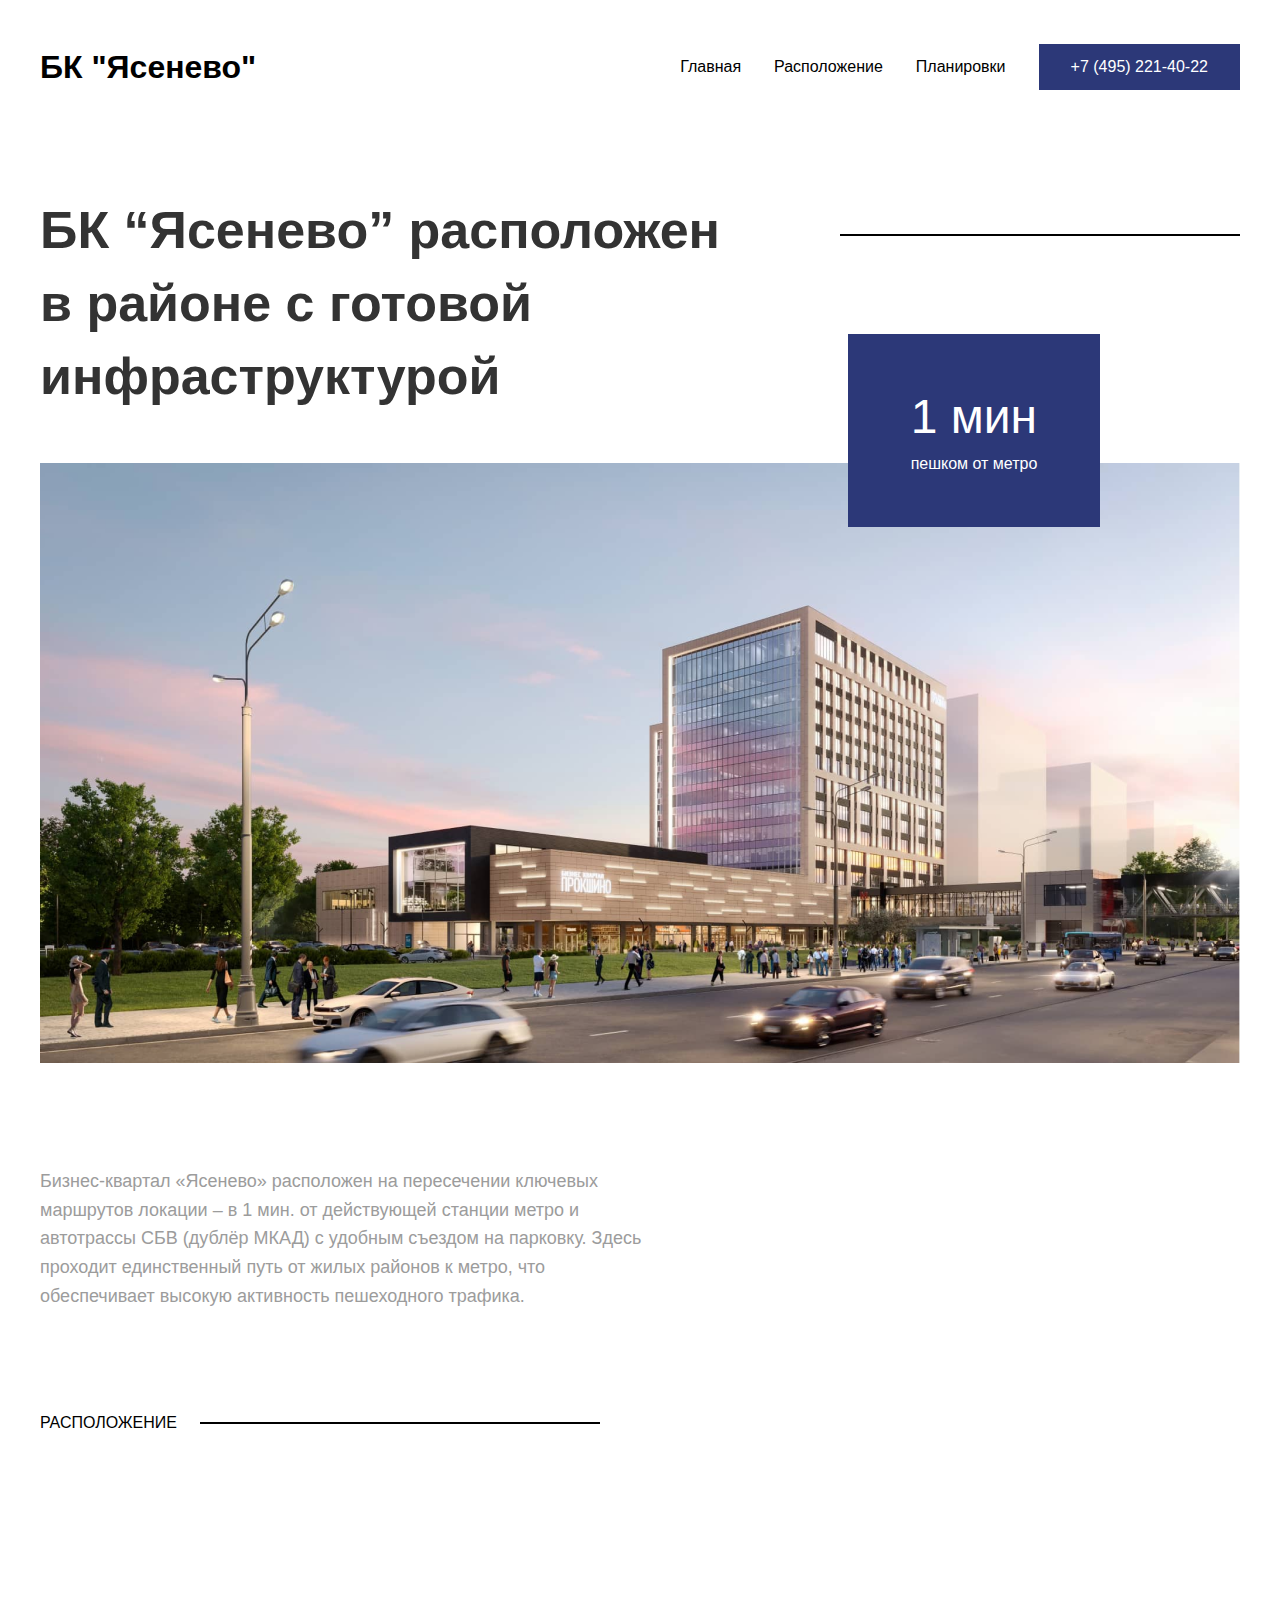
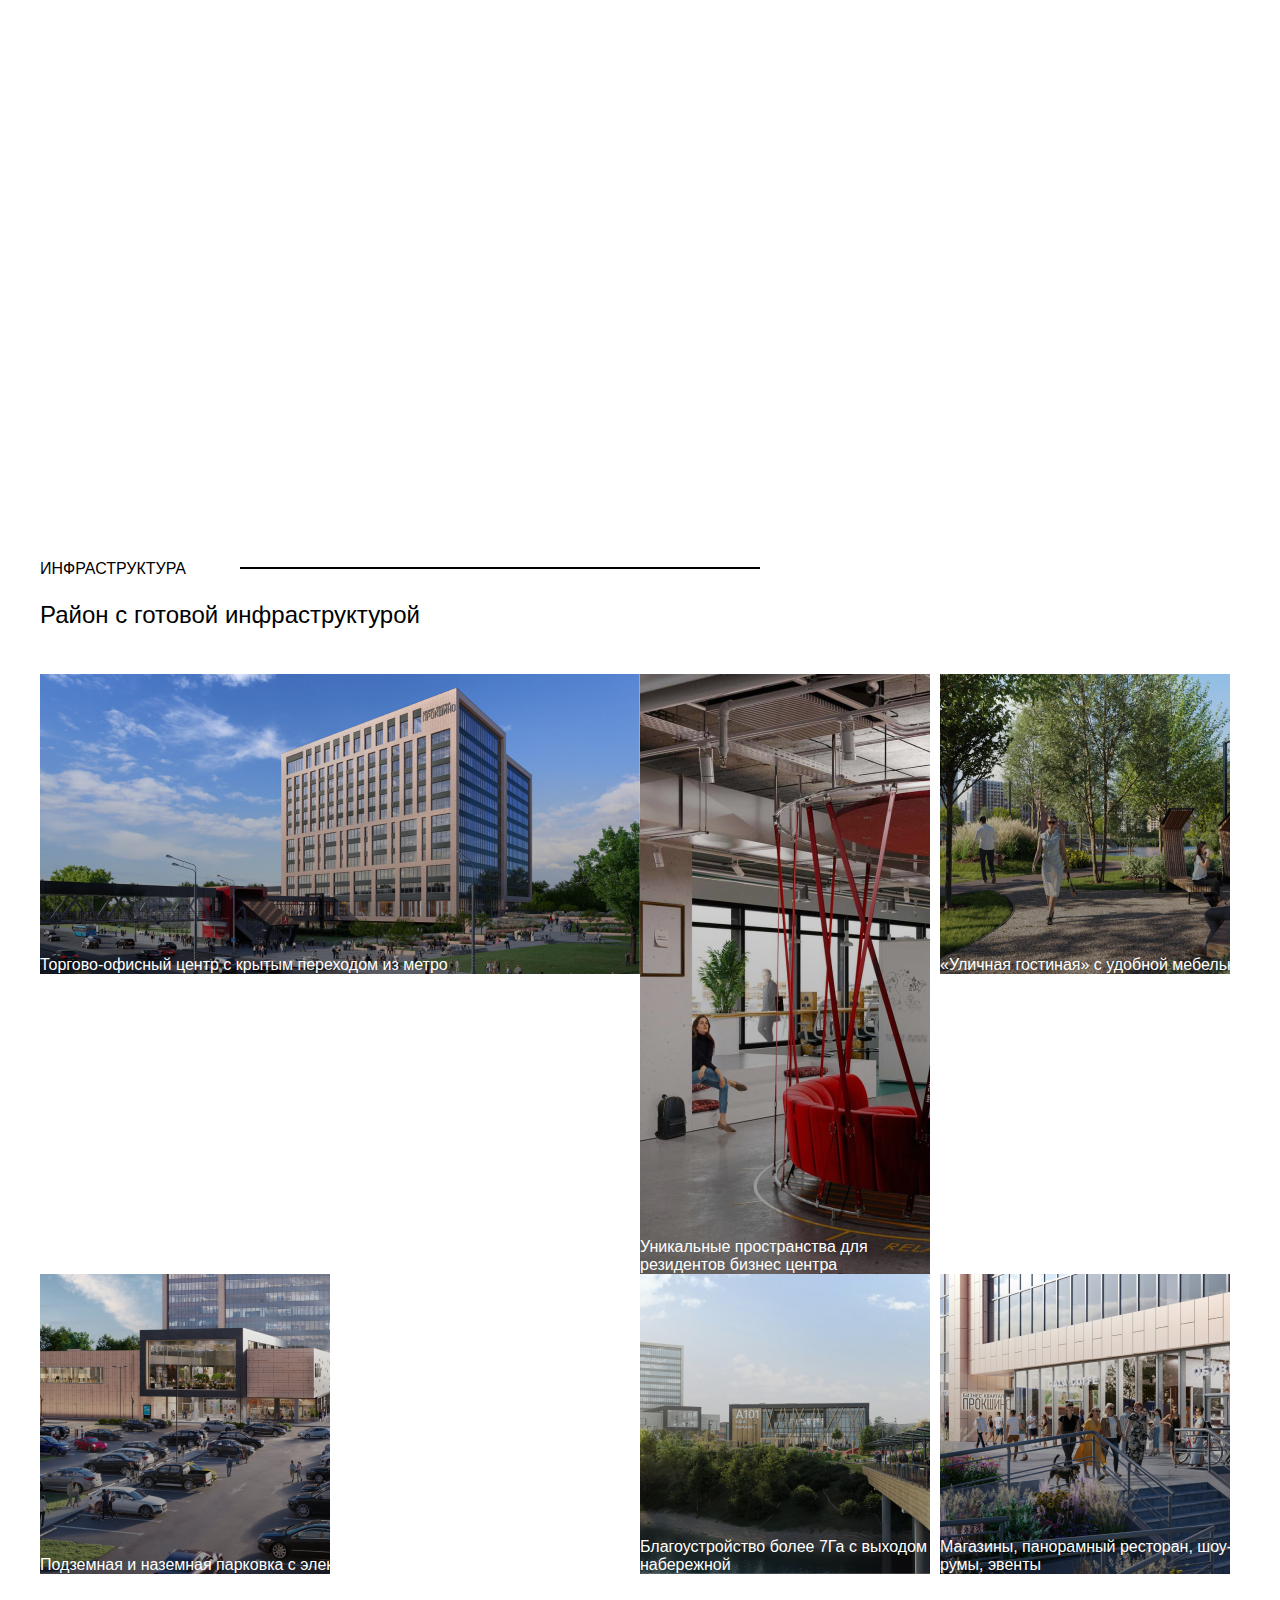
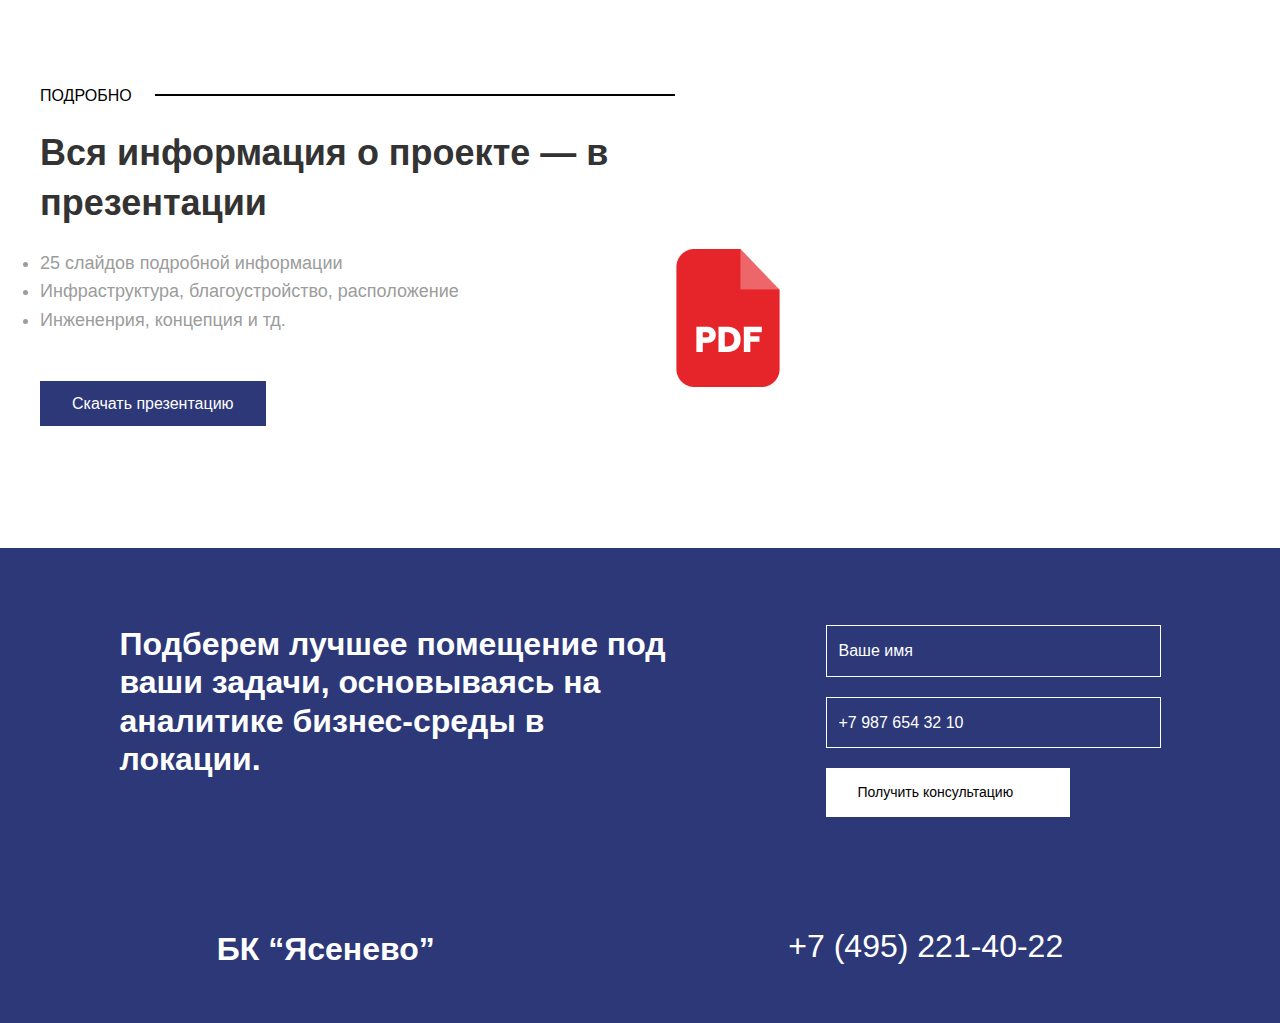
==== commit 72752afa: "some fixed - 1" ====
--- a/location.html
+++ b/location.html
@@ -111,7 +111,6 @@
 							</div>
                 <div class="details__block">
                     <div class="details__text">
-                        <h2 class="details__title">Вся информация о проекте     &mdash; в презентации</h2>
                         <ul class="details__items">
                             <li class="details__item">25 слайдов подробной информации</li>
                             <li class="details__item">Инфраструктура, благоустройство, расположение</li>
--- a/css/main.css
+++ b/css/main.css
@@ -1,2 +1,2 @@
-.header{display:-webkit-box;display:-ms-flexbox;display:flex;-webkit-box-align:center;-ms-flex-align:center;align-items:center;-webkit-box-pack:justify;-ms-flex-pack:justify;justify-content:space-between;color:#000000;margin-top:40px}.header__logo{font-style:normal;font-weight:700;line-height:170%;font-size:32px}.nav{list-style:none;-webkit-box-align:center;-ms-flex-align:center;align-items:center;-webkit-box-pack:justify;-ms-flex-pack:justify;justify-content:space-between;width:600px}.nav__items{display:-webkit-box;display:-ms-flexbox;display:flex;gap:33px;-webkit-box-align:center;-ms-flex-align:center;align-items:center}.nav__items .nav__item_button{color:#fff;padding:14px 32px;background:#2C3878}.nav__items .nav__item_image{display:none}@media screen and (max-width:1279px) and (min-width:768px){.header__logo{font-size:20px}.nav{width:480px}.nav__item{font-size:14px}.nav__item:first-child{display:none}}@media screen and (max-width:767px){.header{margin-top:15px}.header__logo{font-size:20px}.nav{width:auto}.nav__item{padding:12px 20px}.nav__item:not(:last-child){display:none}.nav__item .phone__number{display:none}.nav__item .nav__item_image{display:block}}.hero{padding:100px 0;position:relative}.hero__title{max-width:572px;color:#333333;font-size:52px;font-style:normal;font-weight:700;line-height:140%;margin-bottom:50px}.hero__title:after{position:absolute;content:"";top:150px;right:0;max-width:400px;height:2px;background:#000000}.hero__title_smaller{font-size:52px}.hero__title .hero__image{width:100%;height:600px;-o-object-fit:cover;object-fit:cover}.hero__title .hero__parametrs{position:absolute;right:140px;top:240px;background:#2C3878;width:252px;display:-webkit-box;display:-ms-flexbox;display:flex;-webkit-box-orient:vertical;-webkit-box-direction:normal;-ms-flex-direction:column;flex-direction:column;-webkit-box-align:center;-ms-flex-align:center;align-items:center;-ms-flex-pack:distribute;justify-content:space-around;padding-top:30px}.hero__title .hero__parametrs_item{padding:40px 0}.hero__title .hero__parametrs_item span{display:block;color:#ffffff;font-weight:400;font-size:16px;padding-bottom:10px;line-height:160%}.hero__title .hero__parametrs_item strong{font-size:48px}.hero-nav{display:none}@media screen and (max-width:1279px) and (min-width:768px){.hero__image{height:400px}.hero__title{font-size:40px;max-width:480px;color:#333333;margin-bottom:40px}.hero__title:after{top:130px;right:0;width:30vw}.hero__title_smaler{font-size:32px}.hero .hero__parametrs{position:static;width:100%;-webkit-box-orient:horizontal;-webkit-box-direction:normal;-ms-flex-direction:row;flex-direction:row;-webkit-box-pack:space-evenly;-ms-flex-pack:space-evenly;justify-content:space-evenly}.hero .hero__parametrs:not(.hero__parametrs_large){position:absolute;top:auto;right:0;height:160px;width:240px}.hero .hero__parametrs__item{padding:30px 0}.hero .hero__parametrs__item strong{font-size:40px}}@media screen and (max-width:767px){.hero{padding:50px 0}.hero__image{height:200px}.hero__title{font-size:24px;max-width:343px;margin-bottom:20px}.hero__title:after{width:0}.hero__title_smaller{font-size:24px}.hero .hero__parametrs{position:static;width:100%;-webkit-box-orient:horizontal;-webkit-box-direction:normal;-ms-flex-direction:row;flex-direction:row;-webkit-box-pack:space-evenly;-ms-flex-pack:space-evenly;justify-content:space-evenly;padding-top:15px}.hero .hero__parametrs:not(.hero__parametrs_large){position:absolute;top:auto;right:0;height:90px;width:150px}.hero .hero__parametrs .hero__parametrs_item{padding:20px 0}.hero .hero__parametrs .hero__parametrs_item strong{font-size:20px}.hero .hero__parametrs .hero__parametrs_item span{font-size:10px;padding-bottom:5px}.hero-nav{display:-webkit-box;display:-ms-flexbox;display:flex;width:100%;-webkit-box-pack:justify;-ms-flex-pack:justify;justify-content:space-between}.hero-nav .nav__item{font-size:14px;text-align:center;-webkit-box-flex:1;-ms-flex:1;flex:1;display:block;margin:15px 5px;color:#fff;padding:14px 32px;background:#2C3878}}.hero{padding:100px 0;position:relative}.hero__title{max-width:700px;color:#333333;font-size:52px;font-style:normal;font-weight:bold;line-height:140%;margin-bottom:50px}.hero__title:after{position:absolute;content:"";top:140px;right:0;width:422px;height:2px;background:#000000}.hero__title_smaller{font-size:52px}.hero .hero__image{width:100%;height:600px;-o-object-fit:cover;object-fit:cover}.hero .hero__parametrs{position:absolute;right:140px;top:240px;background:#2C3878;width:252px;display:-webkit-box;display:-ms-flexbox;display:flex;-webkit-box-orient:vertical;-webkit-box-direction:normal;-ms-flex-direction:column;flex-direction:column;-webkit-box-align:center;-ms-flex-align:center;align-items:center;-ms-flex-pack:distribute;justify-content:space-around;padding-top:30px}.hero .hero__parametrs_item{padding:40px 0}.hero .hero__parametrs_item span{display:block;color:#ffffff;font-weight:400;font-size:16px;padding-bottom:10px;line-height:160%}.hero .hero__parametrs_item strong{font-size:48px}@media screen and (max-width:1279px) and (min-width:768px){.hero__image{height:400px}.hero__title{font-size:40px;max-width:480px;color:#333333;margin-bottom:40px}.hero__title:after{top:130px;right:0;width:30vw}.hero__title_smaler{font-size:32px}.hero .hero__parametrs{position:static;width:100%;-webkit-box-orient:horizontal;-webkit-box-direction:normal;-ms-flex-direction:row;flex-direction:row;-webkit-box-pack:space-evenly;-ms-flex-pack:space-evenly;justify-content:space-evenly}.hero .hero__parametrs:not(.hero__parametrs_large){position:absolute;top:auto;right:0;height:160px;width:240px}.hero .hero__parametrs__item{padding:30px 0}.hero .hero__parametrs__item strong{font-size:40px}}@media screen and (max-width:767px){.hero{padding:50px 0}.hero__image{height:200px}.hero__title{font-size:24px;max-width:343px;margin-bottom:20px}.hero__title:after{width:0}.hero__title_smaller{font-size:24px}.hero .hero__parametrs{position:static;width:100%;-webkit-box-orient:horizontal;-webkit-box-direction:normal;-ms-flex-direction:row;flex-direction:row;-webkit-box-pack:space-evenly;-ms-flex-pack:space-evenly;justify-content:space-evenly;padding-top:15px}.hero .hero__parametrs:not(.hero__parametrs_large){position:absolute;top:auto;right:0;height:90px;width:150px}.hero .hero__parametrs .hero__parametrs_item{padding:20px 0}.hero .hero__parametrs .hero__parametrs_item strong{font-size:20px}.hero .hero__parametrs .hero__parametrs_item span{font-size:10px;padding-bottom:5px}}.hero{padding:100px 0;position:relative}.hero__title{max-width:700px;color:#333333;font-size:52px;font-style:normal;font-weight:bold;line-height:140%;margin-bottom:50px}.hero__title:after{position:absolute;content:"";top:140px;right:0;width:492px;height:2px;background:#000000}.hero__title_smaller{font-size:52px}.hero .hero__image{width:100%;height:600px;-o-object-fit:cover;object-fit:cover}.hero .hero__parametrs{position:absolute;right:140px;top:240px;background:#2C3878;width:252px;display:-webkit-box;display:-ms-flexbox;display:flex;-webkit-box-orient:vertical;-webkit-box-direction:normal;-ms-flex-direction:column;flex-direction:column;-webkit-box-align:center;-ms-flex-align:center;align-items:center;-ms-flex-pack:distribute;justify-content:space-around;padding-top:30px}.hero .hero__parametrs_item{padding:40px 0}.hero .hero__parametrs_item span{display:block;color:#ffffff;font-weight:400;font-size:16px;padding-bottom:10px;line-height:160%}.hero .hero__parametrs_item strong{font-size:48px}@media screen and (max-width:1279px) and (min-width:768px){.hero__image{height:400px}.hero__title{font-size:40px;max-width:480px;color:#333333;margin-bottom:40px}.hero__title:after{top:130px;right:0;width:30vw}.hero__title_smaler{font-size:32px}.hero .hero__parametrs{position:static;width:100%;-webkit-box-orient:horizontal;-webkit-box-direction:normal;-ms-flex-direction:row;flex-direction:row;-webkit-box-pack:space-evenly;-ms-flex-pack:space-evenly;justify-content:space-evenly}.hero .hero__parametrs:not(.hero__parametrs_large){position:absolute;top:auto;right:0;height:160px;width:240px}.hero .hero__parametrs__item{padding:30px 0}.hero .hero__parametrs__item strong{font-size:40px}}@media screen and (max-width:767px){.hero{padding:50px 0}.hero__image{height:200px}.hero__title{font-size:24px;max-width:343px;margin-bottom:20px}.hero__title:after{width:0}.hero__title_smaller{font-size:24px}.hero .hero__parametrs{position:static;width:100%;-webkit-box-orient:horizontal;-webkit-box-direction:normal;-ms-flex-direction:row;flex-direction:row;-webkit-box-pack:space-evenly;-ms-flex-pack:space-evenly;justify-content:space-evenly;padding-top:15px}.hero .hero__parametrs:not(.hero__parametrs_large){position:absolute;top:auto;right:0;height:90px;width:150px}.hero .hero__parametrs .hero__parametrs_item{padding:20px 0}.hero .hero__parametrs .hero__parametrs_item strong{font-size:20px}.hero .hero__parametrs .hero__parametrs_item span{font-size:10px;padding-bottom:5px}}.inf-about{width:100%;margin-bottom:100px}.inf-about__project{position:relative;text-transform:uppercase;color:#000000;font-size:16px;font-style:normal;font-weight:500;line-height:150%;gap:13px;padding-bottom:20px}.inf-about__project:after{position:absolute;content:"";top:10px;right:565px;width:529px;height:2px;background:#000000}.inf-about .desc__title_inf-about{max-width:713px;padding-bottom:45px;color:#333333;font-size:36px;font-style:normal;font-weight:600;line-height:140%}.inf-about .desc__text{color:#9C9C9C;font-size:18px;font-style:normal;font-weight:400;line-height:160%}.inf-about .desc__text_inf-left{max-width:610px;margin-bottom:98px}.inf-about .desc__text_inf-right{display:-webkit-box;display:-ms-flexbox;display:flex;-webkit-box-orient:vertical;-webkit-box-direction:normal;-ms-flex-direction:column;flex-direction:column;margin-left:510px;max-width:610px;margin-bottom:25px}.inf-about .desc__text__plans{margin-bottom:25px}.inf-about .inf-about__button{padding:14px 32px;display:-webkit-box;display:-ms-flexbox;display:flex;text-align:center;-webkit-box-pack:center;-ms-flex-pack:center;justify-content:center;background:#2C3878;width:193px;color:#ffffff;font-size:14px;font-style:normal;font-weight:500;line-height:150%}.inf-about__items{background:#2C3878;display:-ms-grid;display:grid;-ms-grid-columns:1fr 1fr;grid-template-columns:1fr 1fr;padding:65px;margin-bottom:85px}.inf-about__item{display:-webkit-box;display:-ms-flexbox;display:flex;-webkit-box-align:center;-ms-flex-align:center;align-items:center;gap:30px;margin-bottom:25px}.inf-about__item:nth-child(3){width:430px}.inf-about__item:nth-child(5){width:370px}.inf-about__img{-o-object-fit:cover;object-fit:cover;width:100%;margin-bottom:110px}.inf-about .item__text{color:#ffffff;font-size:20px;font-style:normal;font-weight:600;line-height:120%;width:310px}@media screen and (max-width:1279px) and (min-width:768px){.inf-about{width:90%}.inf-about__project{position:relative;text-transform:uppercase;color:#000000;font-size:16px;font-style:normal;font-weight:500;line-height:150%;gap:13px;padding-bottom:20px}.inf-about__project:after{position:absolute;content:"";top:10px;right:179px;width:529px;height:2px;background:#000000}.inf-about .inf-about__items{display:-webkit-box;display:-ms-flexbox;display:flex;-webkit-box-orient:vertical;-webkit-box-direction:normal;-ms-flex-direction:column;flex-direction:column}.inf-about__img{width:100%}.inf-about .inf-about__button{padding:14px 32px}.inf-about .inf-about__button .desc__text_inf-right{margin-left:0}}@media screen and (max-width:767px){.inf-about{width:90%}.inf-about__img{width:100%;min-height:250px}.inf-about__project{position:relative;text-transform:uppercase;color:#000000;font-size:12px;font-style:normal;font-weight:500;line-height:150%;gap:13px;padding-bottom:20px}.inf-about__project:after{position:absolute;content:"";top:10px;right:187px;width:267px;height:2px;background:#000000}.inf-about .desc__text_inf-right{margin-left:0}.inf-about .desc__text{color:#9C9C9C;font-size:16px;font-style:normal;font-weight:400;line-height:160%}.inf-about .inf-about__items{display:-webkit-box;display:-ms-flexbox;display:flex;-webkit-box-orient:vertical;-webkit-box-direction:normal;-ms-flex-direction:column;flex-direction:column}.inf-about .item__text{color:#ffffff;font-size:16px;font-style:normal;font-weight:600;line-height:120%;width:200px}.infra__card_text{width:254px}}.infra{padding-bottom:110px}.infra .infra__border{position:relative;color:#000000;font-size:16px;font-style:normal;font-weight:500;line-height:150%;text-transform:uppercase;margin-bottom:20px}.infra .infra__border__title{margin-bottom:45px}.infra .infra__border:after{position:absolute;content:"";top:10px;right:500px;width:520px;height:2px;background:#000000}.infra__title{margin-bottom:45px}.infra__cards{display:-ms-grid;display:grid;grid-template-areas:"1 1 2 3" "4 5 6";-ms-grid-columns:2fr 1fr 1fr;grid-template-columns:2fr 1fr 1fr}.infra__cards .infra__card_1{width:100%;height:300px;position:relative}.infra__cards .infra__card_2{height:600px;width:100%;position:relative}.infra__cards .infra__card_3{width:100%;height:300px;position:relative}.infra__cards .infra__card_4{width:100%;height:300px;position:relative}.infra__cards .infra__card_5{width:100%;height:300px;position:relative}.infra__cards .infra__card_6{width:100%;height:300px;position:relative}.infra__cards .infra__card .infra__card_text{position:absolute;bottom:0;left:0;color:#ffffff}@media screen and (max-width:1279px) and (min-width:768px){.infra{width:775px}.infra .infra__border{position:relative;text-transform:uppercase;color:#000000;font-size:16px;font-style:normal;font-weight:500;line-height:150%;gap:13px;padding-bottom:20px}.infra .infra__border:after{position:absolute;content:"";top:11px;right:330px;width:529px;height:2px;background:#000000}.infra .infra__cards{max-width:773px;display:-ms-grid;display:grid;-ms-grid-columns:1fr 1fr;grid-template-columns:1fr 1fr;-ms-grid-rows:1fr 1fr 1fr;grid-template-rows:1fr 1fr 1fr}.infra .infra__cards>:first-child{-ms-grid-row:1;-ms-grid-column:1}.infra .infra__cards>:nth-child(2){-ms-grid-row:1;-ms-grid-column:2}.infra .infra__cards>:nth-child(3){-ms-grid-row:2;-ms-grid-column:1}.infra .infra__cards>:nth-child(4){-ms-grid-row:2;-ms-grid-column:2}.infra .infra__cards>:nth-child(5){-ms-grid-row:3;-ms-grid-column:1}.infra .infra__cards>:nth-child(6){-ms-grid-row:3;-ms-grid-column:2}.infra .infra__card_1{-ms-grid-row:1;grid-row:1/1;-ms-grid-column:1;-ms-grid-column-span:1;grid-column:1/2}.infra .infra__card_2{-ms-grid-row:2;grid-row:2/2;-ms-grid-column:1;grid-column:1/1}.infra .infra__card_3{-ms-grid-row:2;grid-row:2/2;-ms-grid-column:2;grid-column:2/2}.infra .infra__card_4{-ms-grid-row:2;grid-row:2/2;-ms-grid-column:1;grid-column:1/1}.infra .infra__card_5{-ms-grid-row:2;grid-row:2/2;-ms-grid-column:2;grid-column:2/2}.infra .infra__card_6{-ms-grid-row:2;grid-row:2/2;-ms-grid-column:4;grid-column:4/4}}@media screen and (max-width:767px){.infra__border{position:relative;text-transform:uppercase;color:#000000;font-size:16px;font-style:normal;font-weight:500;line-height:150%;gap:13px;padding-bottom:20px}.infra__border:after{position:absolute;content:"";top:10px;right:187px;width:267px;height:2px;background:#000000}.infra .infra__cards{max-width:343px;display:-webkit-box;display:-ms-flexbox;display:flex;-webkit-box-orient:vertical;-webkit-box-direction:normal;-ms-flex-direction:column;flex-direction:column;gap:10px}.infra .infra-img-1{width:300px;height:300px;-ms-grid-row:1;grid-row:1/1;-ms-grid-column:1;-ms-grid-column-span:1;grid-column:1/2}}.details{padding-bottom:135px}.details__block{display:-webkit-box;display:-ms-flexbox;display:flex}.block{margin-bottom:20px}.block .block__border{position:relative;color:#000000;font-size:16px;font-style:normal;font-weight:500;line-height:150%;text-transform:uppercase;margin-bottom:20px}.block .block__border:after{position:absolute;content:"";top:10px;right:565px;width:520px;height:2px;background:#000000}.block .block__title{max-width:570px;color:#333333;font-size:36px;font-style:normal;font-weight:600;line-height:140%}.details__items{margin-right:200px;margin-bottom:60px}.details__img{width:138px;height:138px;-ms-flex-item-align:start;-ms-grid-row-align:start;align-self:start;cursor:pointer}.button__details{color:#fff;padding:14px 32px;background:#2C3878}.details__item{color:#9C9C9C;font-size:18px;font-style:normal;font-weight:400;list-style-type:disc;line-height:160%}@media screen and (max-width:1279px) and (min-width:768px){.details{padding-bottom:135px}}@media screen and (max-width:767px){.details{padding-bottom:135px}.details__block{display:-webkit-box;display:-ms-flexbox;display:flex;-webkit-box-orient:vertical;-webkit-box-direction:normal;-ms-flex-direction:column;flex-direction:column}.details__block .details__img{margin-bottom:50px}}.plans{width:100%;max-width:561px;color:#9C9C9C;font-size:18px;font-style:normal;font-weight:400;line-height:160%}.plans__image_2{margin-bottom:119px}.plans-desc{margin-bottom:71px}.plans__border{position:relative;color:#000000;font-size:16px;font-style:normal;font-weight:500;line-height:150%;text-transform:uppercase;margin-bottom:43px}.plans__border:after{position:absolute;content:"";top:11px;right:670px;width:400px;height:2px;background:#000000}.plans__offices{display:-webkit-box;display:-ms-flexbox;display:flex;-ms-flex-wrap:wrap;flex-wrap:wrap;margin-bottom:100px}.plans__offices .plan{gap:15px;width:380px}.plans__offices .plan__image{margin-bottom:37px}.plans__offices .plan__title{color:#000;font-size:24px;font-style:normal;font-weight:500;line-height:150%;text-transform:uppercase;margin-bottom:11px}.plans__offices .plan__desc{max-width:310px;color:#9C9C9C;font-size:18px;font-style:normal;font-weight:400;line-height:120%;margin-bottom:53px}.plans__offices .plan__button{border:none;padding:14px 34px 14px 32px;background:#2C3878;color:#ffffff;font-size:14px;font-style:normal;font-weight:500;line-height:150%;cursor:pointer;margin-bottom:35px}.footer{width:100%;background:#2C3878}.footer-block__contacts{display:-webkit-box;display:-ms-flexbox;display:flex;-ms-flex-pack:distribute;justify-content:space-around}.footer-block{padding-top:77px;padding-bottom:46px;color:#ffffff}.footer__text{max-width:547px;font-size:32px;font-style:normal;font-weight:600;line-height:120%}.footer__text-inp{display:-webkit-box;display:-ms-flexbox;display:flex;-ms-flex-pack:distribute;justify-content:space-around;margin-bottom:105px}.footer__text-inp .footer__inp{-webkit-box-orient:vertical;-webkit-box-direction:normal;-ms-flex-direction:column;flex-direction:column;width:335px;padding:12px;background:#2C3878;color:#ffffff;border:solid 1px #ffffff;font-size:16px;font-style:normal;font-weight:400;line-height:160%}.footer__text-inp .footer__inp_name{margin-bottom:20px}.footer__text-inp .footer__inp_tel{padding-bottom:20px}.footer__text-inp input::-webkit-input-placeholder{color:#ffffff}.footer__text-inp .footer__button{background-color:#ffffff;color:#000000;font-size:14px;font-style:normal;font-weight:500;line-height:150%;padding:14px 32px;width:244px}.footer__logo{color:#ffffff;-webkit-font-feature-settings:"clig" off,"liga" off;font-feature-settings:"clig" off,"liga" off;font-size:32px;font-style:normal;font-weight:700;line-height:170%}.footer__tel{color:#ffffff;font-size:32px;font-style:normal;font-weight:500;line-height:150%}@media screen and (max-width:1279px) and (min-width:768px){.footer{padding-left:71px;padding-right:71px}.footer__text{margin-bottom:20px}.footer__text-inp{display:-webkit-box;display:-ms-flexbox;display:flex;-webkit-box-orient:vertical;-webkit-box-direction:normal;-ms-flex-direction:column;flex-direction:column}}@media screen and (max-width:767px){.footer__text{font-size:20px;font-style:normal;font-weight:600;line-height:120%;margin-bottom:20px}.footer-block{padding:110px 13px 27px 13px}.footer__text-inp{display:-webkit-box;display:-ms-flexbox;display:flex;-webkit-box-orient:vertical;-webkit-box-direction:normal;-ms-flex-direction:column;flex-direction:column}.footer__button{margin-bottom:140px}.footer-block__contacts{display:-webkit-box;display:-ms-flexbox;display:flex;-webkit-box-orient:vertical;-webkit-box-direction:normal;-ms-flex-direction:column;flex-direction:column}.footer__logo{color:#ffffff;-webkit-font-feature-settings:"clig" off,"liga" off;font-feature-settings:"clig" off,"liga" off;font-size:24px;margin-bottom:15px}.footer__tel{color:#ffffff;font-size:24px}.footer__form{max-width:334px}}*{margin:0;padding:0;font-weight:normal;-webkit-box-sizing:border-box;box-sizing:border-box;font-family:"Montserrat",sans-serif}a{text-decoration:none;color:inherit}li{list-style-type:none}.wrapper{max-width:100%}.container{max-width:1200px;margin:0 auto}@media screen and (max-width:1279px) and (min-width:768px){.container{width:90vw}}@media screen and (max-width:767px){.container{width:auto;margin:0 15px}}
+.header{display:-webkit-box;display:-ms-flexbox;display:flex;-webkit-box-align:center;-ms-flex-align:center;align-items:center;-webkit-box-pack:justify;-ms-flex-pack:justify;justify-content:space-between;color:#000000;margin-top:40px}.header__logo{font-style:normal;font-weight:700;line-height:170%;font-size:32px}.nav{list-style:none;-webkit-box-align:center;-ms-flex-align:center;align-items:center;-webkit-box-pack:justify;-ms-flex-pack:justify;justify-content:space-between;width:600px}.nav__items{display:-webkit-box;display:-ms-flexbox;display:flex;gap:33px;-webkit-box-align:center;-ms-flex-align:center;align-items:center}.nav__items .nav__item_button{color:#fff;padding:14px 32px;background:#2C3878}.nav__items .nav__item_image{display:none}@media screen and (max-width:1279px) and (min-width:768px){.header__logo{font-size:20px}.nav{width:480px}.nav__item{font-size:14px}.nav__item:first-child{display:none}}@media screen and (max-width:767px){.header{margin-top:15px}.header__logo{font-size:20px}.nav{width:auto}.nav__item{padding:12px 20px}.nav__item:not(:last-child){display:none}.nav__item .phone__number{display:none}.nav__item .nav__item_image{display:block}}.hero{padding:100px 0;position:relative}.hero__title{max-width:572px;color:#333333;font-size:52px;font-style:normal;font-weight:700;line-height:140%;margin-bottom:50px}.hero__title:after{position:absolute;content:"";top:150px;right:0;max-width:400px;height:2px;background:#000000}.hero__title_smaller{font-size:52px}.hero__title .hero__image{width:100%;height:600px;-o-object-fit:cover;object-fit:cover}.hero__title .hero__parametrs{position:absolute;right:140px;top:240px;background:#2C3878;width:252px;display:-webkit-box;display:-ms-flexbox;display:flex;-webkit-box-orient:vertical;-webkit-box-direction:normal;-ms-flex-direction:column;flex-direction:column;-webkit-box-align:center;-ms-flex-align:center;align-items:center;-ms-flex-pack:distribute;justify-content:space-around;padding-top:30px}.hero__title .hero__parametrs_item{padding:40px 0}.hero__title .hero__parametrs_item span{display:block;color:#ffffff;font-weight:400;font-size:16px;padding-bottom:10px;line-height:160%}.hero__title .hero__parametrs_item strong{font-size:48px}.hero-nav{display:none}@media screen and (max-width:1279px) and (min-width:768px){.hero__image{height:400px}.hero__title{font-size:40px;max-width:480px;color:#333333;margin-bottom:40px}.hero__title:after{top:130px;right:0;width:30vw}.hero__title_smaler{font-size:32px}.hero .hero__parametrs{position:static;width:100%;-webkit-box-orient:horizontal;-webkit-box-direction:normal;-ms-flex-direction:row;flex-direction:row;-webkit-box-pack:space-evenly;-ms-flex-pack:space-evenly;justify-content:space-evenly}.hero .hero__parametrs:not(.hero__parametrs_large){position:absolute;top:auto;right:0;height:160px;width:240px}.hero .hero__parametrs__item{padding:30px 0}.hero .hero__parametrs__item strong{font-size:40px}}@media screen and (max-width:767px){.hero{padding:50px 0}.hero__image{height:200px}.hero__title{font-size:24px;max-width:343px;margin-bottom:20px}.hero__title:after{width:0}.hero__title_smaller{font-size:24px}.hero .hero__parametrs{position:static;width:100%;-webkit-box-orient:horizontal;-webkit-box-direction:normal;-ms-flex-direction:row;flex-direction:row;-webkit-box-pack:space-evenly;-ms-flex-pack:space-evenly;justify-content:space-evenly;padding-top:15px}.hero .hero__parametrs:not(.hero__parametrs_large){position:absolute;top:auto;right:0;height:90px;width:150px}.hero .hero__parametrs .hero__parametrs_item{padding:20px 0}.hero .hero__parametrs .hero__parametrs_item strong{font-size:20px}.hero .hero__parametrs .hero__parametrs_item span{font-size:10px;padding-bottom:5px}.hero-nav{display:-webkit-box;display:-ms-flexbox;display:flex;width:100%;-webkit-box-pack:justify;-ms-flex-pack:justify;justify-content:space-between}.hero-nav .nav__item{font-size:14px;text-align:center;-webkit-box-flex:1;-ms-flex:1;flex:1;display:block;margin:15px 5px;color:#fff;padding:14px 32px;background:#2C3878}}.hero{padding:100px 0;position:relative}.hero__title{max-width:700px;color:#333333;font-size:52px;font-style:normal;font-weight:bold;line-height:140%;margin-bottom:50px}.hero__title:after{position:absolute;content:"";top:140px;right:0;width:422px;height:2px;background:#000000}.hero__title_smaller{font-size:52px}.hero .hero__image{width:100%;height:600px;-o-object-fit:cover;object-fit:cover}.hero .hero__parametrs{position:absolute;right:140px;top:240px;background:#2C3878;width:252px;display:-webkit-box;display:-ms-flexbox;display:flex;-webkit-box-orient:vertical;-webkit-box-direction:normal;-ms-flex-direction:column;flex-direction:column;-webkit-box-align:center;-ms-flex-align:center;align-items:center;-ms-flex-pack:distribute;justify-content:space-around;padding-top:30px}.hero .hero__parametrs_item{padding:40px 0}.hero .hero__parametrs_item span{display:block;color:#ffffff;font-weight:400;font-size:16px;padding-bottom:10px;line-height:160%}.hero .hero__parametrs_item strong{font-size:48px}@media screen and (max-width:1279px) and (min-width:768px){.hero__image{height:400px}.hero__title{font-size:40px;max-width:480px;color:#333333;margin-bottom:40px}.hero__title:after{top:130px;right:0;width:30vw}.hero__title_smaler{font-size:32px}.hero .hero__parametrs{position:static;width:100%;-webkit-box-orient:horizontal;-webkit-box-direction:normal;-ms-flex-direction:row;flex-direction:row;-webkit-box-pack:space-evenly;-ms-flex-pack:space-evenly;justify-content:space-evenly}.hero .hero__parametrs:not(.hero__parametrs_large){position:absolute;top:auto;right:0;height:160px;width:240px}.hero .hero__parametrs__item{padding:30px 0}.hero .hero__parametrs__item strong{font-size:40px}}@media screen and (max-width:767px){.hero{padding:50px 0}.hero__image{height:200px}.hero__title{font-size:24px;max-width:343px;margin-bottom:20px}.hero__title:after{width:0}.hero__title_smaller{font-size:24px}.hero .hero__parametrs{position:static;width:100%;-webkit-box-orient:horizontal;-webkit-box-direction:normal;-ms-flex-direction:row;flex-direction:row;-webkit-box-pack:space-evenly;-ms-flex-pack:space-evenly;justify-content:space-evenly;padding-top:15px}.hero .hero__parametrs:not(.hero__parametrs_large){position:absolute;top:auto;right:0;height:90px;width:150px}.hero .hero__parametrs .hero__parametrs_item{padding:20px 0}.hero .hero__parametrs .hero__parametrs_item strong{font-size:20px}.hero .hero__parametrs .hero__parametrs_item span{font-size:10px;padding-bottom:5px}}.hero{padding:100px 0;position:relative}.hero__title{max-width:700px;color:#333333;font-size:52px;font-style:normal;font-weight:bold;line-height:140%;margin-bottom:50px}.hero__title:after{position:absolute;content:"";top:140px;right:0;width:492px;height:2px;background:#000000}.hero__title_smaller{font-size:52px}.hero .hero__image{width:100%;height:600px;-o-object-fit:cover;object-fit:cover}.hero .hero__parametrs{position:absolute;right:140px;top:240px;background:#2C3878;width:252px;display:-webkit-box;display:-ms-flexbox;display:flex;-webkit-box-orient:vertical;-webkit-box-direction:normal;-ms-flex-direction:column;flex-direction:column;-webkit-box-align:center;-ms-flex-align:center;align-items:center;-ms-flex-pack:distribute;justify-content:space-around;padding-top:30px}.hero .hero__parametrs_item{padding:40px 0}.hero .hero__parametrs_item span{display:block;color:#ffffff;font-weight:400;font-size:16px;padding-bottom:10px;line-height:160%}.hero .hero__parametrs_item strong{font-size:48px}@media screen and (max-width:1279px) and (min-width:768px){.hero__image{height:400px}.hero__title{font-size:40px;max-width:480px;color:#333333;margin-bottom:40px}.hero__title:after{top:130px;right:0;width:30vw}.hero__title_smaler{font-size:32px}.hero .hero__parametrs{position:static;width:100%;-webkit-box-orient:horizontal;-webkit-box-direction:normal;-ms-flex-direction:row;flex-direction:row;-webkit-box-pack:space-evenly;-ms-flex-pack:space-evenly;justify-content:space-evenly}.hero .hero__parametrs:not(.hero__parametrs_large){position:absolute;top:auto;right:0;height:160px;width:240px}.hero .hero__parametrs__item{padding:30px 0}.hero .hero__parametrs__item strong{font-size:40px}}@media screen and (max-width:767px){.hero{padding:50px 0}.hero__image{height:200px}.hero__title{font-size:24px;max-width:343px;margin-bottom:20px}.hero__title:after{width:0}.hero__title_smaller{font-size:24px}.hero .hero__parametrs{position:static;width:100%;-webkit-box-orient:horizontal;-webkit-box-direction:normal;-ms-flex-direction:row;flex-direction:row;-webkit-box-pack:space-evenly;-ms-flex-pack:space-evenly;justify-content:space-evenly;padding-top:15px}.hero .hero__parametrs:not(.hero__parametrs_large){position:absolute;top:auto;right:0;height:90px;width:150px}.hero .hero__parametrs .hero__parametrs_item{padding:20px 0}.hero .hero__parametrs .hero__parametrs_item strong{font-size:20px}.hero .hero__parametrs .hero__parametrs_item span{font-size:10px;padding-bottom:5px}}.inf-about{width:100%;margin-bottom:100px}.inf-about__project{position:relative;text-transform:uppercase;color:#000000;font-size:16px;font-style:normal;font-weight:500;line-height:150%;gap:13px;padding-bottom:20px}.inf-about__project:after{position:absolute;content:"";top:10px;right:565px;width:529px;height:2px;background:#000000}.inf-about .desc__title_inf-about{max-width:713px;padding-bottom:45px;color:#333333;font-size:36px;font-style:normal;font-weight:600;line-height:140%}.inf-about .desc__text{color:#9C9C9C;font-size:18px;font-style:normal;font-weight:400;line-height:160%}.inf-about .desc__text_inf-left{max-width:610px;margin-bottom:98px}.inf-about .desc__text_inf-right{display:-webkit-box;display:-ms-flexbox;display:flex;-webkit-box-orient:vertical;-webkit-box-direction:normal;-ms-flex-direction:column;flex-direction:column;margin-left:510px;max-width:610px;margin-bottom:25px}.inf-about .desc__text__plans{margin-bottom:25px}.inf-about .inf-about__button{padding:14px 32px;display:-webkit-box;display:-ms-flexbox;display:flex;text-align:center;-webkit-box-pack:center;-ms-flex-pack:center;justify-content:center;background:#2C3878;width:193px;color:#ffffff;font-size:14px;font-style:normal;font-weight:500;line-height:150%}.inf-about__items{background:#2C3878;display:-ms-grid;display:grid;-ms-grid-columns:1fr 1fr;grid-template-columns:1fr 1fr;padding:65px;margin-bottom:85px}.inf-about__item{display:-webkit-box;display:-ms-flexbox;display:flex;-webkit-box-align:center;-ms-flex-align:center;align-items:center;gap:30px;margin-bottom:25px}.inf-about__item:nth-child(3){width:430px}.inf-about__item:nth-child(5){width:370px}.inf-about__img{-o-object-fit:cover;object-fit:cover;width:100%;margin-bottom:110px}.inf-about .item__text{color:#ffffff;font-size:20px;font-style:normal;font-weight:600;line-height:120%;width:310px}@media screen and (max-width:1279px) and (min-width:768px){.inf-about{width:90%}.inf-about__project{position:relative;text-transform:uppercase;color:#000000;font-size:16px;font-style:normal;font-weight:500;line-height:150%;gap:13px;padding-bottom:20px}.inf-about__project:after{position:absolute;content:"";top:10px;right:159px;width:529px;height:2px;background:#000000}.inf-about .inf-about__items{display:-webkit-box;display:-ms-flexbox;display:flex;-webkit-box-orient:vertical;-webkit-box-direction:normal;-ms-flex-direction:column;flex-direction:column}.inf-about__img{width:100%}.inf-about .inf-about__button{padding:14px 32px}.inf-about .inf-about__button .desc__text_inf-right{margin-left:0}}@media screen and (max-width:767px){.inf-about{width:90%}.inf-about__img{width:100%;min-height:250px}.inf-about__project{position:relative;text-transform:uppercase;color:#000000;font-size:12px;font-style:normal;font-weight:500;line-height:150%;gap:13px;padding-bottom:20px}.inf-about__project:after{position:absolute;content:"";top:8px;right:15px;width:222px;height:2px;background:#000000}.inf-about .desc__text_inf-right{margin-left:0}.inf-about .desc__text{color:#9C9C9C;font-size:16px;font-style:normal;font-weight:400;line-height:160%}.inf-about .inf-about__items{display:-webkit-box;display:-ms-flexbox;display:flex;-webkit-box-orient:vertical;-webkit-box-direction:normal;-ms-flex-direction:column;flex-direction:column}.inf-about .item__text{color:#ffffff;font-size:16px;font-style:normal;font-weight:600;line-height:120%;width:200px}.infra__card_text{width:254px}}.infra{padding-bottom:110px}.infra .infra__border{position:relative;color:#000000;font-size:16px;font-style:normal;font-weight:500;line-height:150%;text-transform:uppercase;margin-bottom:20px}.infra .infra__border__title{margin-bottom:45px}.infra .infra__border:after{position:absolute;content:"";top:10px;right:480px;width:520px;height:2px;background:#000000}.infra__title{margin-bottom:45px}.infra__cards{display:-ms-grid;display:grid;grid-template-areas:"1 1 2 3" "4 5 6";-ms-grid-columns:2fr 1fr 1fr;grid-template-columns:2fr 1fr 1fr}.infra__cards .infra__card_1{width:100%;height:300px;position:relative}.infra__cards .infra__card_2{height:600px;width:100%;position:relative}.infra__cards .infra__card_3{width:100%;height:300px;position:relative}.infra__cards .infra__card_4{width:100%;height:300px;position:relative}.infra__cards .infra__card_5{width:100%;height:300px;position:relative}.infra__cards .infra__card_6{width:100%;height:300px;position:relative}.infra__cards .infra__card .infra__card_text{position:absolute;bottom:0;left:0;color:#ffffff}@media screen and (max-width:1279px) and (min-width:768px){.infra{width:775px}.infra .infra__border{position:relative;text-transform:uppercase;color:#000000;font-size:16px;font-style:normal;font-weight:500;line-height:150%;gap:13px;padding-bottom:20px}.infra .infra__border:after{position:absolute;content:"";top:11px;right:20px;width:529px;height:2px;background:#000000}.infra .infra__cards{max-width:773px;display:-ms-grid;display:grid;-ms-grid-columns:1fr 1fr;grid-template-columns:1fr 1fr;-ms-grid-rows:1fr 1fr 1fr;grid-template-rows:1fr 1fr 1fr}.infra .infra__cards>:first-child{-ms-grid-row:1;-ms-grid-column:1}.infra .infra__cards>:nth-child(2){-ms-grid-row:1;-ms-grid-column:2}.infra .infra__cards>:nth-child(3){-ms-grid-row:2;-ms-grid-column:1}.infra .infra__cards>:nth-child(4){-ms-grid-row:2;-ms-grid-column:2}.infra .infra__cards>:nth-child(5){-ms-grid-row:3;-ms-grid-column:1}.infra .infra__cards>:nth-child(6){-ms-grid-row:3;-ms-grid-column:2}.infra .infra__card_1{-ms-grid-row:1;grid-row:1/1;-ms-grid-column:1;-ms-grid-column-span:1;grid-column:1/2}.infra .infra__card_2{-ms-grid-row:2;grid-row:2/2;-ms-grid-column:1;grid-column:1/1}.infra .infra__card_3{-ms-grid-row:2;grid-row:2/2;-ms-grid-column:2;grid-column:2/2}.infra .infra__card_4{-ms-grid-row:2;grid-row:2/2;-ms-grid-column:1;grid-column:1/1}.infra .infra__card_5{-ms-grid-row:2;grid-row:2/2;-ms-grid-column:2;grid-column:2/2}.infra .infra__card_6{-ms-grid-row:2;grid-row:2/2;-ms-grid-column:4;grid-column:4/4}}@media screen and (max-width:767px){.infra{width:100%}.infra .infra__border{position:relative;text-transform:uppercase;color:#000000;font-size:16px;font-style:normal;font-weight:500;line-height:150%;gap:13px;padding-bottom:20px}.infra .infra__border:after{position:absolute;content:"";top:11px;right:0;width:222px;height:2px;background:#000000}.infra .infra__cards{max-width:343px;display:-webkit-box;display:-ms-flexbox;display:flex;-webkit-box-orient:vertical;-webkit-box-direction:normal;-ms-flex-direction:column;flex-direction:column;gap:10px}.infra .infra-img-1{width:300px;height:300px;-ms-grid-row:1;grid-row:1/1;-ms-grid-column:1;-ms-grid-column-span:1;grid-column:1/2}}.details{padding-bottom:135px}.details__block{display:-webkit-box;display:-ms-flexbox;display:flex}.block{margin-bottom:20px}.block .block__border{position:relative;color:#000000;font-size:16px;font-style:normal;font-weight:500;line-height:150%;text-transform:uppercase;margin-bottom:20px}.block .block__border:after{position:absolute;content:"";top:10px;right:565px;width:520px;height:2px;background:#000000}.block .block__title{max-width:570px;color:#333333;font-size:36px;font-style:normal;font-weight:600;line-height:140%}.details__items{margin-right:200px;margin-bottom:60px}.details__img{width:138px;height:138px;-ms-flex-item-align:start;-ms-grid-row-align:start;align-self:start;cursor:pointer}.button__details{color:#fff;padding:14px 32px;background:#2C3878}.details__item{color:#9C9C9C;font-size:18px;font-style:normal;font-weight:400;list-style-type:disc;line-height:160%}@media screen and (max-width:1279px) and (min-width:768px){.details .block__border{position:relative;color:#000000;font-size:16px;font-style:normal;font-weight:500;line-height:150%;text-transform:uppercase;margin-bottom:20px}.details .block__border:after{position:absolute;content:"";top:10px;right:340px;width:335px;height:2px;background:#000000}}@media screen and (max-width:767px){.details{padding-bottom:135px}.details .block__border{position:relative;color:#000000;font-size:16px;font-style:normal;font-weight:500;line-height:150%;text-transform:uppercase;margin-bottom:20px}.details .block__border:after{position:absolute;content:"";top:10px;right:-30px;width:265px;height:2px;background:#000000}.details .block__border__block{display:-webkit-box;display:-ms-flexbox;display:flex;-webkit-box-orient:vertical;-webkit-box-direction:normal;-ms-flex-direction:column;flex-direction:column}.details .block__border .block__title{max-width:312px;font-size:20px}.details .block__border .details__img{margin-bottom:50px}.details .block__border .details__item{font-size:16px}}.plans{width:100%;max-width:561px;color:#9C9C9C;font-size:18px;font-style:normal;font-weight:400;line-height:160%}.plans__image_2{margin-bottom:119px}.plans__border{position:relative;color:#000000;font-size:16px;font-style:normal;font-weight:500;line-height:150%;text-transform:uppercase;margin-bottom:20px}.plans__border:after{position:absolute;content:"";top:10px;right:525px;width:520px;height:2px;background:#000000}.plans-desc{margin-bottom:71px}.plans__offices{display:-webkit-box;display:-ms-flexbox;display:flex;-ms-flex-wrap:wrap;flex-wrap:wrap;margin-bottom:100px}.plans__offices .plan{gap:15px;width:380px}.plans__offices .plan__image{margin-bottom:37px}.plans__offices .plan__title{color:#000;font-size:24px;font-style:normal;font-weight:500;line-height:150%;text-transform:uppercase;margin-bottom:11px}.plans__offices .plan__desc{max-width:310px;color:#9C9C9C;font-size:18px;font-style:normal;font-weight:400;line-height:120%;margin-bottom:53px}.plans__offices .plan__button{border:none;padding:14px 34px 14px 32px;background:#2C3878;color:#ffffff;font-size:14px;font-style:normal;font-weight:500;line-height:150%;cursor:pointer;margin-bottom:35px}.plans__border{position:relative;color:#000000;font-size:16px;font-style:normal;font-weight:500;line-height:150%;text-transform:uppercase;margin-bottom:20px}.plans__border:after{position:absolute;content:"";top:10px;right:525px;width:520px;height:2px;background:#000000}@media screen and (max-width:1279px) and (min-width:768px){.plans__border{position:relative;color:#000000;font-size:16px;font-style:normal;font-weight:500;line-height:150%;text-transform:uppercase;margin-bottom:20px}.plans__border:after{position:absolute;content:"";top:10px;right:300px;width:520px;height:2px;background:#000000}}@media screen and (max-width:767px){.plans__border{position:relative;color:#000000;font-size:16px;font-style:normal;font-weight:500;line-height:150%;text-transform:uppercase;margin-bottom:20px}.plans__border:after{position:absolute;content:"";top:10px;right:210px;width:247px;height:2px;background:#000000}}.footer{width:100%;background:#2C3878}.footer-block__contacts{display:-webkit-box;display:-ms-flexbox;display:flex;-ms-flex-pack:distribute;justify-content:space-around}.footer-block{padding-top:77px;padding-bottom:46px;color:#ffffff}.footer__text{max-width:547px;font-size:32px;font-style:normal;font-weight:600;line-height:120%}.footer__text-inp{display:-webkit-box;display:-ms-flexbox;display:flex;-ms-flex-pack:distribute;justify-content:space-around;margin-bottom:105px}.footer__text-inp .footer__inp{-webkit-box-orient:vertical;-webkit-box-direction:normal;-ms-flex-direction:column;flex-direction:column;width:335px;padding:12px;background:#2C3878;color:#ffffff;border:solid 1px #ffffff;font-size:16px;font-style:normal;font-weight:400;line-height:160%}.footer__text-inp .footer__inp_name{margin-bottom:20px}.footer__text-inp .footer__inp_tel{padding-bottom:20px}.footer__text-inp input::-webkit-input-placeholder{color:#ffffff}.footer__text-inp .footer__button{background-color:#ffffff;color:#000000;font-size:14px;font-style:normal;font-weight:500;line-height:150%;padding:14px 32px;width:244px}.footer__logo{color:#ffffff;-webkit-font-feature-settings:"clig" off,"liga" off;font-feature-settings:"clig" off,"liga" off;font-size:32px;font-style:normal;font-weight:700;line-height:170%}.footer__tel{color:#ffffff;font-size:32px;font-style:normal;font-weight:500;line-height:150%}@media screen and (max-width:1279px) and (min-width:768px){.footer{width:100%;padding-left:71px;padding-right:71px}.footer__text{margin-bottom:20px}.footer__text-inp{display:-webkit-box;display:-ms-flexbox;display:flex;-webkit-box-orient:vertical;-webkit-box-direction:normal;-ms-flex-direction:column;flex-direction:column}}@media screen and (max-width:767px){.footer{width:100%}.footer__text{font-size:20px;font-style:normal;font-weight:600;line-height:120%;margin-bottom:20px}.footer-block{padding:110px 0 27px 0}.footer__text-inp{display:-webkit-box;display:-ms-flexbox;display:flex;-webkit-box-orient:vertical;-webkit-box-direction:normal;-ms-flex-direction:column;flex-direction:column}.footer__inp{width:375px}.footer__button{margin-bottom:140px;font-size:14px}.footer-block__contacts{display:-webkit-box;display:-ms-flexbox;display:flex;-webkit-box-orient:vertical;-webkit-box-direction:normal;-ms-flex-direction:column;flex-direction:column}.footer__logo{color:#ffffff;-webkit-font-feature-settings:"clig" off,"liga" off;font-feature-settings:"clig" off,"liga" off;font-size:24px;margin-bottom:15px}.footer__tel{color:#ffffff;font-size:24px}}*{margin:0;padding:0;font-weight:normal;-webkit-box-sizing:border-box;box-sizing:border-box;font-family:"Montserrat",sans-serif}a{text-decoration:none;color:inherit}li{list-style-type:none}.wrapper{max-width:100%}.container{max-width:1200px;margin:0 auto}@media screen and (max-width:1279px) and (min-width:768px){.container{width:90vw}}@media screen and (max-width:767px){.container{width:auto;margin:0 15px}}
 /*# sourceMappingURL=main.css.map */--- a/css/blocks/location.css
+++ b/css/blocks/location.css
@@ -20,7 +20,49 @@
   height: 2px;
   background: #000000;
 }
-.location__map {
-  max-width: 1440px;
-  margin: 0 auto;
+.location .location__map {
+  width: 100%;
+}
+
+@media screen and (max-width: 1279px) and (min-width: 768px) {
+  .location__border {
+    position: relative;
+    color: #000000;
+    font-size: 16px;
+    font-style: normal;
+    font-weight: 500;
+    line-height: 150%;
+    text-transform: uppercase;
+    margin-bottom: 20px;
+  }
+  .location__border::after {
+    position: absolute;
+    content: "";
+    top: 10px;
+    right: 300px;
+    width: 520px;
+    height: 2px;
+    background: #000000;
+  }
+}
+@media screen and (max-width: 767px) {
+  .location__border {
+    position: relative;
+    color: #000000;
+    font-size: 16px;
+    font-style: normal;
+    font-weight: 500;
+    line-height: 150%;
+    text-transform: uppercase;
+    margin-bottom: 20px;
+  }
+  .location__border::after {
+    position: absolute;
+    content: "";
+    top: 10px;
+    right: 0;
+    width: 247px;
+    height: 2px;
+    background: #000000;
+  }
 }--- a/css/blocks/inf.css
+++ b/css/blocks/inf.css
@@ -1,2 +1,2 @@
-.inf-about{width:100%;margin-bottom:100px}.inf-about__project{position:relative;text-transform:uppercase;color:#000000;font-size:16px;font-style:normal;font-weight:500;line-height:150%;gap:13px;padding-bottom:20px}.inf-about__project:after{position:absolute;content:"";top:10px;right:565px;width:529px;height:2px;background:#000000}.inf-about .desc__title_inf-about{max-width:713px;padding-bottom:45px;color:#333333;font-size:36px;font-style:normal;font-weight:600;line-height:140%}.inf-about .desc__text{color:#9C9C9C;font-size:18px;font-style:normal;font-weight:400;line-height:160%}.inf-about .desc__text_inf-left{max-width:610px;margin-bottom:98px}.inf-about .desc__text_inf-right{display:-webkit-box;display:-ms-flexbox;display:flex;-webkit-box-orient:vertical;-webkit-box-direction:normal;-ms-flex-direction:column;flex-direction:column;margin-left:510px;max-width:610px;margin-bottom:25px}.inf-about .desc__text__plans{margin-bottom:25px}.inf-about .inf-about__button{padding:14px 32px;display:-webkit-box;display:-ms-flexbox;display:flex;text-align:center;-webkit-box-pack:center;-ms-flex-pack:center;justify-content:center;background:#2C3878;width:193px;color:#ffffff;font-size:14px;font-style:normal;font-weight:500;line-height:150%}.inf-about__items{background:#2C3878;display:-ms-grid;display:grid;-ms-grid-columns:1fr 1fr;grid-template-columns:1fr 1fr;padding:65px;margin-bottom:85px}.inf-about__item{display:-webkit-box;display:-ms-flexbox;display:flex;-webkit-box-align:center;-ms-flex-align:center;align-items:center;gap:30px;margin-bottom:25px}.inf-about__item:nth-child(3){width:430px}.inf-about__item:nth-child(5){width:370px}.inf-about__img{-o-object-fit:cover;object-fit:cover;width:100%;margin-bottom:110px}.inf-about .item__text{color:#ffffff;font-size:20px;font-style:normal;font-weight:600;line-height:120%;width:310px}@media screen and (max-width:1279px) and (min-width:768px){.inf-about{width:90%}.inf-about__project{position:relative;text-transform:uppercase;color:#000000;font-size:16px;font-style:normal;font-weight:500;line-height:150%;gap:13px;padding-bottom:20px}.inf-about__project:after{position:absolute;content:"";top:10px;right:179px;width:529px;height:2px;background:#000000}.inf-about .inf-about__items{display:-webkit-box;display:-ms-flexbox;display:flex;-webkit-box-orient:vertical;-webkit-box-direction:normal;-ms-flex-direction:column;flex-direction:column}.inf-about__img{width:100%}.inf-about .inf-about__button{padding:14px 32px}.inf-about .inf-about__button .desc__text_inf-right{margin-left:0}}@media screen and (max-width:767px){.inf-about{width:90%}.inf-about__img{width:100%;min-height:250px}.inf-about__project{position:relative;text-transform:uppercase;color:#000000;font-size:12px;font-style:normal;font-weight:500;line-height:150%;gap:13px;padding-bottom:20px}.inf-about__project:after{position:absolute;content:"";top:10px;right:187px;width:267px;height:2px;background:#000000}.inf-about .desc__text_inf-right{margin-left:0}.inf-about .desc__text{color:#9C9C9C;font-size:16px;font-style:normal;font-weight:400;line-height:160%}.inf-about .inf-about__items{display:-webkit-box;display:-ms-flexbox;display:flex;-webkit-box-orient:vertical;-webkit-box-direction:normal;-ms-flex-direction:column;flex-direction:column}.inf-about .item__text{color:#ffffff;font-size:16px;font-style:normal;font-weight:600;line-height:120%;width:200px}.infra__card_text{width:254px}}
+.inf-about{width:100%;margin-bottom:100px}.inf-about__project{position:relative;text-transform:uppercase;color:#000000;font-size:16px;font-style:normal;font-weight:500;line-height:150%;gap:13px;padding-bottom:20px}.inf-about__project:after{position:absolute;content:"";top:10px;right:565px;width:529px;height:2px;background:#000000}.inf-about .desc__title_inf-about{max-width:713px;padding-bottom:45px;color:#333333;font-size:36px;font-style:normal;font-weight:600;line-height:140%}.inf-about .desc__text{color:#9C9C9C;font-size:18px;font-style:normal;font-weight:400;line-height:160%}.inf-about .desc__text_inf-left{max-width:610px;margin-bottom:98px}.inf-about .desc__text_inf-right{display:-webkit-box;display:-ms-flexbox;display:flex;-webkit-box-orient:vertical;-webkit-box-direction:normal;-ms-flex-direction:column;flex-direction:column;margin-left:510px;max-width:610px;margin-bottom:25px}.inf-about .desc__text__plans{margin-bottom:25px}.inf-about .inf-about__button{padding:14px 32px;display:-webkit-box;display:-ms-flexbox;display:flex;text-align:center;-webkit-box-pack:center;-ms-flex-pack:center;justify-content:center;background:#2C3878;width:193px;color:#ffffff;font-size:14px;font-style:normal;font-weight:500;line-height:150%}.inf-about__items{background:#2C3878;display:-ms-grid;display:grid;-ms-grid-columns:1fr 1fr;grid-template-columns:1fr 1fr;padding:65px;margin-bottom:85px}.inf-about__item{display:-webkit-box;display:-ms-flexbox;display:flex;-webkit-box-align:center;-ms-flex-align:center;align-items:center;gap:30px;margin-bottom:25px}.inf-about__item:nth-child(3){width:430px}.inf-about__item:nth-child(5){width:370px}.inf-about__img{-o-object-fit:cover;object-fit:cover;width:100%;margin-bottom:110px}.inf-about .item__text{color:#ffffff;font-size:20px;font-style:normal;font-weight:600;line-height:120%;width:310px}@media screen and (max-width:1279px) and (min-width:768px){.inf-about{width:90%}.inf-about__project{position:relative;text-transform:uppercase;color:#000000;font-size:16px;font-style:normal;font-weight:500;line-height:150%;gap:13px;padding-bottom:20px}.inf-about__project:after{position:absolute;content:"";top:10px;right:159px;width:529px;height:2px;background:#000000}.inf-about .inf-about__items{display:-webkit-box;display:-ms-flexbox;display:flex;-webkit-box-orient:vertical;-webkit-box-direction:normal;-ms-flex-direction:column;flex-direction:column}.inf-about__img{width:100%}.inf-about .inf-about__button{padding:14px 32px}.inf-about .inf-about__button .desc__text_inf-right{margin-left:0}}@media screen and (max-width:767px){.inf-about{width:90%}.inf-about__img{width:100%;min-height:250px}.inf-about__project{position:relative;text-transform:uppercase;color:#000000;font-size:12px;font-style:normal;font-weight:500;line-height:150%;gap:13px;padding-bottom:20px}.inf-about__project:after{position:absolute;content:"";top:8px;right:15px;width:222px;height:2px;background:#000000}.inf-about .desc__text_inf-right{margin-left:0}.inf-about .desc__text{color:#9C9C9C;font-size:16px;font-style:normal;font-weight:400;line-height:160%}.inf-about .inf-about__items{display:-webkit-box;display:-ms-flexbox;display:flex;-webkit-box-orient:vertical;-webkit-box-direction:normal;-ms-flex-direction:column;flex-direction:column}.inf-about .item__text{color:#ffffff;font-size:16px;font-style:normal;font-weight:600;line-height:120%;width:200px}.infra__card_text{width:254px}}
 /*# sourceMappingURL=inf.css.map */--- a/css/blocks/infra.css
+++ b/css/blocks/infra.css
@@ -1,2 +1,2 @@
-.infra{padding-bottom:110px}.infra .infra__border{position:relative;color:#000000;font-size:16px;font-style:normal;font-weight:500;line-height:150%;text-transform:uppercase;margin-bottom:20px}.infra .infra__border__title{margin-bottom:45px}.infra .infra__border:after{position:absolute;content:"";top:10px;right:500px;width:520px;height:2px;background:#000000}.infra__title{margin-bottom:45px}.infra__cards{display:-ms-grid;display:grid;grid-template-areas:"1 1 2 3" "4 5 6";-ms-grid-columns:2fr 1fr 1fr;grid-template-columns:2fr 1fr 1fr}.infra__cards .infra__card_1{width:100%;height:300px;position:relative}.infra__cards .infra__card_2{height:600px;width:100%;position:relative}.infra__cards .infra__card_3{width:100%;height:300px;position:relative}.infra__cards .infra__card_4{width:100%;height:300px;position:relative}.infra__cards .infra__card_5{width:100%;height:300px;position:relative}.infra__cards .infra__card_6{width:100%;height:300px;position:relative}.infra__cards .infra__card .infra__card_text{position:absolute;bottom:0;left:0;color:#ffffff}@media screen and (max-width:1279px) and (min-width:768px){.infra{width:775px}.infra .infra__border{position:relative;text-transform:uppercase;color:#000000;font-size:16px;font-style:normal;font-weight:500;line-height:150%;gap:13px;padding-bottom:20px}.infra .infra__border:after{position:absolute;content:"";top:11px;right:330px;width:529px;height:2px;background:#000000}.infra .infra__cards{max-width:773px;display:-ms-grid;display:grid;-ms-grid-columns:1fr 1fr;grid-template-columns:1fr 1fr;-ms-grid-rows:1fr 1fr 1fr;grid-template-rows:1fr 1fr 1fr}.infra .infra__cards>:first-child{-ms-grid-row:1;-ms-grid-column:1}.infra .infra__cards>:nth-child(2){-ms-grid-row:1;-ms-grid-column:2}.infra .infra__cards>:nth-child(3){-ms-grid-row:2;-ms-grid-column:1}.infra .infra__cards>:nth-child(4){-ms-grid-row:2;-ms-grid-column:2}.infra .infra__cards>:nth-child(5){-ms-grid-row:3;-ms-grid-column:1}.infra .infra__cards>:nth-child(6){-ms-grid-row:3;-ms-grid-column:2}.infra .infra__card_1{-ms-grid-row:1;grid-row:1/1;-ms-grid-column:1;-ms-grid-column-span:1;grid-column:1/2}.infra .infra__card_2{-ms-grid-row:2;grid-row:2/2;-ms-grid-column:1;grid-column:1/1}.infra .infra__card_3{-ms-grid-row:2;grid-row:2/2;-ms-grid-column:2;grid-column:2/2}.infra .infra__card_4{-ms-grid-row:2;grid-row:2/2;-ms-grid-column:1;grid-column:1/1}.infra .infra__card_5{-ms-grid-row:2;grid-row:2/2;-ms-grid-column:2;grid-column:2/2}.infra .infra__card_6{-ms-grid-row:2;grid-row:2/2;-ms-grid-column:4;grid-column:4/4}}@media screen and (max-width:767px){.infra__border{position:relative;text-transform:uppercase;color:#000000;font-size:16px;font-style:normal;font-weight:500;line-height:150%;gap:13px;padding-bottom:20px}.infra__border:after{position:absolute;content:"";top:10px;right:187px;width:267px;height:2px;background:#000000}.infra .infra__cards{max-width:343px;display:-webkit-box;display:-ms-flexbox;display:flex;-webkit-box-orient:vertical;-webkit-box-direction:normal;-ms-flex-direction:column;flex-direction:column;gap:10px}.infra .infra-img-1{width:300px;height:300px;-ms-grid-row:1;grid-row:1/1;-ms-grid-column:1;-ms-grid-column-span:1;grid-column:1/2}}
+.infra{padding-bottom:110px}.infra .infra__border{position:relative;color:#000000;font-size:16px;font-style:normal;font-weight:500;line-height:150%;text-transform:uppercase;margin-bottom:20px}.infra .infra__border__title{margin-bottom:45px}.infra .infra__border:after{position:absolute;content:"";top:10px;right:480px;width:520px;height:2px;background:#000000}.infra__title{margin-bottom:45px}.infra__cards{display:-ms-grid;display:grid;grid-template-areas:"1 1 2 3" "4 5 6";-ms-grid-columns:2fr 1fr 1fr;grid-template-columns:2fr 1fr 1fr}.infra__cards .infra__card_1{width:100%;height:300px;position:relative}.infra__cards .infra__card_2{height:600px;width:100%;position:relative}.infra__cards .infra__card_3{width:100%;height:300px;position:relative}.infra__cards .infra__card_4{width:100%;height:300px;position:relative}.infra__cards .infra__card_5{width:100%;height:300px;position:relative}.infra__cards .infra__card_6{width:100%;height:300px;position:relative}.infra__cards .infra__card .infra__card_text{position:absolute;bottom:0;left:0;color:#ffffff}@media screen and (max-width:1279px) and (min-width:768px){.infra{width:775px}.infra .infra__border{position:relative;text-transform:uppercase;color:#000000;font-size:16px;font-style:normal;font-weight:500;line-height:150%;gap:13px;padding-bottom:20px}.infra .infra__border:after{position:absolute;content:"";top:11px;right:20px;width:529px;height:2px;background:#000000}.infra .infra__cards{max-width:773px;display:-ms-grid;display:grid;-ms-grid-columns:1fr 1fr;grid-template-columns:1fr 1fr;-ms-grid-rows:1fr 1fr 1fr;grid-template-rows:1fr 1fr 1fr}.infra .infra__cards>:first-child{-ms-grid-row:1;-ms-grid-column:1}.infra .infra__cards>:nth-child(2){-ms-grid-row:1;-ms-grid-column:2}.infra .infra__cards>:nth-child(3){-ms-grid-row:2;-ms-grid-column:1}.infra .infra__cards>:nth-child(4){-ms-grid-row:2;-ms-grid-column:2}.infra .infra__cards>:nth-child(5){-ms-grid-row:3;-ms-grid-column:1}.infra .infra__cards>:nth-child(6){-ms-grid-row:3;-ms-grid-column:2}.infra .infra__card_1{-ms-grid-row:1;grid-row:1/1;-ms-grid-column:1;-ms-grid-column-span:1;grid-column:1/2}.infra .infra__card_2{-ms-grid-row:2;grid-row:2/2;-ms-grid-column:1;grid-column:1/1}.infra .infra__card_3{-ms-grid-row:2;grid-row:2/2;-ms-grid-column:2;grid-column:2/2}.infra .infra__card_4{-ms-grid-row:2;grid-row:2/2;-ms-grid-column:1;grid-column:1/1}.infra .infra__card_5{-ms-grid-row:2;grid-row:2/2;-ms-grid-column:2;grid-column:2/2}.infra .infra__card_6{-ms-grid-row:2;grid-row:2/2;-ms-grid-column:4;grid-column:4/4}}@media screen and (max-width:767px){.infra{width:100%}.infra .infra__border{position:relative;text-transform:uppercase;color:#000000;font-size:16px;font-style:normal;font-weight:500;line-height:150%;gap:13px;padding-bottom:20px}.infra .infra__border:after{position:absolute;content:"";top:11px;right:0;width:222px;height:2px;background:#000000}.infra .infra__cards{max-width:343px;display:-webkit-box;display:-ms-flexbox;display:flex;-webkit-box-orient:vertical;-webkit-box-direction:normal;-ms-flex-direction:column;flex-direction:column;gap:10px}.infra .infra-img-1{width:300px;height:300px;-ms-grid-row:1;grid-row:1/1;-ms-grid-column:1;-ms-grid-column-span:1;grid-column:1/2}}
 /*# sourceMappingURL=infra.css.map */--- a/css/blocks/details.css
+++ b/css/blocks/details.css
@@ -1,2 +1,2 @@
-.details{padding-bottom:135px}.details__block{display:-webkit-box;display:-ms-flexbox;display:flex}.block{margin-bottom:20px}.block .block__border{position:relative;color:#000000;font-size:16px;font-style:normal;font-weight:500;line-height:150%;text-transform:uppercase;margin-bottom:20px}.block .block__border:after{position:absolute;content:"";top:10px;right:565px;width:520px;height:2px;background:#000000}.block .block__title{max-width:570px;color:#333333;font-size:36px;font-style:normal;font-weight:600;line-height:140%}.details__items{margin-right:200px;margin-bottom:60px}.details__img{width:138px;height:138px;-ms-flex-item-align:start;-ms-grid-row-align:start;align-self:start;cursor:pointer}.button__details{color:#fff;padding:14px 32px;background:#2C3878}.details__item{color:#9C9C9C;font-size:18px;font-style:normal;font-weight:400;list-style-type:disc;line-height:160%}@media screen and (max-width:1279px) and (min-width:768px){.details{padding-bottom:135px}}@media screen and (max-width:767px){.details{padding-bottom:135px}.details__block{display:-webkit-box;display:-ms-flexbox;display:flex;-webkit-box-orient:vertical;-webkit-box-direction:normal;-ms-flex-direction:column;flex-direction:column}.details__block .details__img{margin-bottom:50px}}
+.details{padding-bottom:135px}.details__block{display:-webkit-box;display:-ms-flexbox;display:flex}.block{margin-bottom:20px}.block .block__border{position:relative;color:#000000;font-size:16px;font-style:normal;font-weight:500;line-height:150%;text-transform:uppercase;margin-bottom:20px}.block .block__border:after{position:absolute;content:"";top:10px;right:565px;width:520px;height:2px;background:#000000}.block .block__title{max-width:570px;color:#333333;font-size:36px;font-style:normal;font-weight:600;line-height:140%}.details__items{margin-right:200px;margin-bottom:60px}.details__img{width:138px;height:138px;-ms-flex-item-align:start;-ms-grid-row-align:start;align-self:start;cursor:pointer}.button__details{color:#fff;padding:14px 32px;background:#2C3878}.details__item{color:#9C9C9C;font-size:18px;font-style:normal;font-weight:400;list-style-type:disc;line-height:160%}@media screen and (max-width:1279px) and (min-width:768px){.details .block__border{position:relative;color:#000000;font-size:16px;font-style:normal;font-weight:500;line-height:150%;text-transform:uppercase;margin-bottom:20px}.details .block__border:after{position:absolute;content:"";top:10px;right:340px;width:335px;height:2px;background:#000000}}@media screen and (max-width:767px){.details{padding-bottom:135px}.details .block__border{position:relative;color:#000000;font-size:16px;font-style:normal;font-weight:500;line-height:150%;text-transform:uppercase;margin-bottom:20px}.details .block__border:after{position:absolute;content:"";top:10px;right:-30px;width:265px;height:2px;background:#000000}.details .block__border__block{display:-webkit-box;display:-ms-flexbox;display:flex;-webkit-box-orient:vertical;-webkit-box-direction:normal;-ms-flex-direction:column;flex-direction:column}.details .block__border .block__title{max-width:312px;font-size:20px}.details .block__border .details__img{margin-bottom:50px}.details .block__border .details__item{font-size:16px}}
 /*# sourceMappingURL=details.css.map */--- a/css/blocks/footer.css
+++ b/css/blocks/footer.css
@@ -1,2 +1,2 @@
-.footer{width:100%;background:#2C3878}.footer-block__contacts{display:-webkit-box;display:-ms-flexbox;display:flex;-ms-flex-pack:distribute;justify-content:space-around}.footer-block{padding-top:77px;padding-bottom:46px;color:#ffffff}.footer__text{max-width:547px;font-size:32px;font-style:normal;font-weight:600;line-height:120%}.footer__text-inp{display:-webkit-box;display:-ms-flexbox;display:flex;-ms-flex-pack:distribute;justify-content:space-around;margin-bottom:105px}.footer__text-inp .footer__inp{-webkit-box-orient:vertical;-webkit-box-direction:normal;-ms-flex-direction:column;flex-direction:column;width:335px;padding:12px;background:#2C3878;color:#ffffff;border:solid 1px #ffffff;font-size:16px;font-style:normal;font-weight:400;line-height:160%}.footer__text-inp .footer__inp_name{margin-bottom:20px}.footer__text-inp .footer__inp_tel{padding-bottom:20px}.footer__text-inp input::-webkit-input-placeholder{color:#ffffff}.footer__text-inp .footer__button{background-color:#ffffff;color:#000000;font-size:14px;font-style:normal;font-weight:500;line-height:150%;padding:14px 32px;width:244px}.footer__logo{color:#ffffff;-webkit-font-feature-settings:"clig" off,"liga" off;font-feature-settings:"clig" off,"liga" off;font-size:32px;font-style:normal;font-weight:700;line-height:170%}.footer__tel{color:#ffffff;font-size:32px;font-style:normal;font-weight:500;line-height:150%}@media screen and (max-width:1279px) and (min-width:768px){.footer{padding-left:71px;padding-right:71px}.footer__text{margin-bottom:20px}.footer__text-inp{display:-webkit-box;display:-ms-flexbox;display:flex;-webkit-box-orient:vertical;-webkit-box-direction:normal;-ms-flex-direction:column;flex-direction:column}}@media screen and (max-width:767px){.footer__text{font-size:20px;font-style:normal;font-weight:600;line-height:120%;margin-bottom:20px}.footer-block{padding:110px 13px 27px 13px}.footer__text-inp{display:-webkit-box;display:-ms-flexbox;display:flex;-webkit-box-orient:vertical;-webkit-box-direction:normal;-ms-flex-direction:column;flex-direction:column}.footer__button{margin-bottom:140px}.footer-block__contacts{display:-webkit-box;display:-ms-flexbox;display:flex;-webkit-box-orient:vertical;-webkit-box-direction:normal;-ms-flex-direction:column;flex-direction:column}.footer__logo{color:#ffffff;-webkit-font-feature-settings:"clig" off,"liga" off;font-feature-settings:"clig" off,"liga" off;font-size:24px;margin-bottom:15px}.footer__tel{color:#ffffff;font-size:24px}.footer__form{max-width:334px}}
+.footer{width:100%;background:#2C3878}.footer-block__contacts{display:-webkit-box;display:-ms-flexbox;display:flex;-ms-flex-pack:distribute;justify-content:space-around}.footer-block{padding-top:77px;padding-bottom:46px;color:#ffffff}.footer__text{max-width:547px;font-size:32px;font-style:normal;font-weight:600;line-height:120%}.footer__text-inp{display:-webkit-box;display:-ms-flexbox;display:flex;-ms-flex-pack:distribute;justify-content:space-around;margin-bottom:105px}.footer__text-inp .footer__inp{-webkit-box-orient:vertical;-webkit-box-direction:normal;-ms-flex-direction:column;flex-direction:column;width:335px;padding:12px;background:#2C3878;color:#ffffff;border:solid 1px #ffffff;font-size:16px;font-style:normal;font-weight:400;line-height:160%}.footer__text-inp .footer__inp_name{margin-bottom:20px}.footer__text-inp .footer__inp_tel{padding-bottom:20px}.footer__text-inp input::-webkit-input-placeholder{color:#ffffff}.footer__text-inp .footer__button{background-color:#ffffff;color:#000000;font-size:14px;font-style:normal;font-weight:500;line-height:150%;padding:14px 32px;width:244px}.footer__logo{color:#ffffff;-webkit-font-feature-settings:"clig" off,"liga" off;font-feature-settings:"clig" off,"liga" off;font-size:32px;font-style:normal;font-weight:700;line-height:170%}.footer__tel{color:#ffffff;font-size:32px;font-style:normal;font-weight:500;line-height:150%}@media screen and (max-width:1279px) and (min-width:768px){.footer{width:100%;padding-left:71px;padding-right:71px}.footer__text{margin-bottom:20px}.footer__text-inp{display:-webkit-box;display:-ms-flexbox;display:flex;-webkit-box-orient:vertical;-webkit-box-direction:normal;-ms-flex-direction:column;flex-direction:column}}@media screen and (max-width:767px){.footer{width:100%}.footer__text{font-size:20px;font-style:normal;font-weight:600;line-height:120%;margin-bottom:20px}.footer-block{padding:110px 0 27px 0}.footer__text-inp{display:-webkit-box;display:-ms-flexbox;display:flex;-webkit-box-orient:vertical;-webkit-box-direction:normal;-ms-flex-direction:column;flex-direction:column}.footer__inp{width:375px}.footer__button{margin-bottom:140px;font-size:14px}.footer-block__contacts{display:-webkit-box;display:-ms-flexbox;display:flex;-webkit-box-orient:vertical;-webkit-box-direction:normal;-ms-flex-direction:column;flex-direction:column}.footer__logo{color:#ffffff;-webkit-font-feature-settings:"clig" off,"liga" off;font-feature-settings:"clig" off,"liga" off;font-size:24px;margin-bottom:15px}.footer__tel{color:#ffffff;font-size:24px}}
 /*# sourceMappingURL=footer.css.map */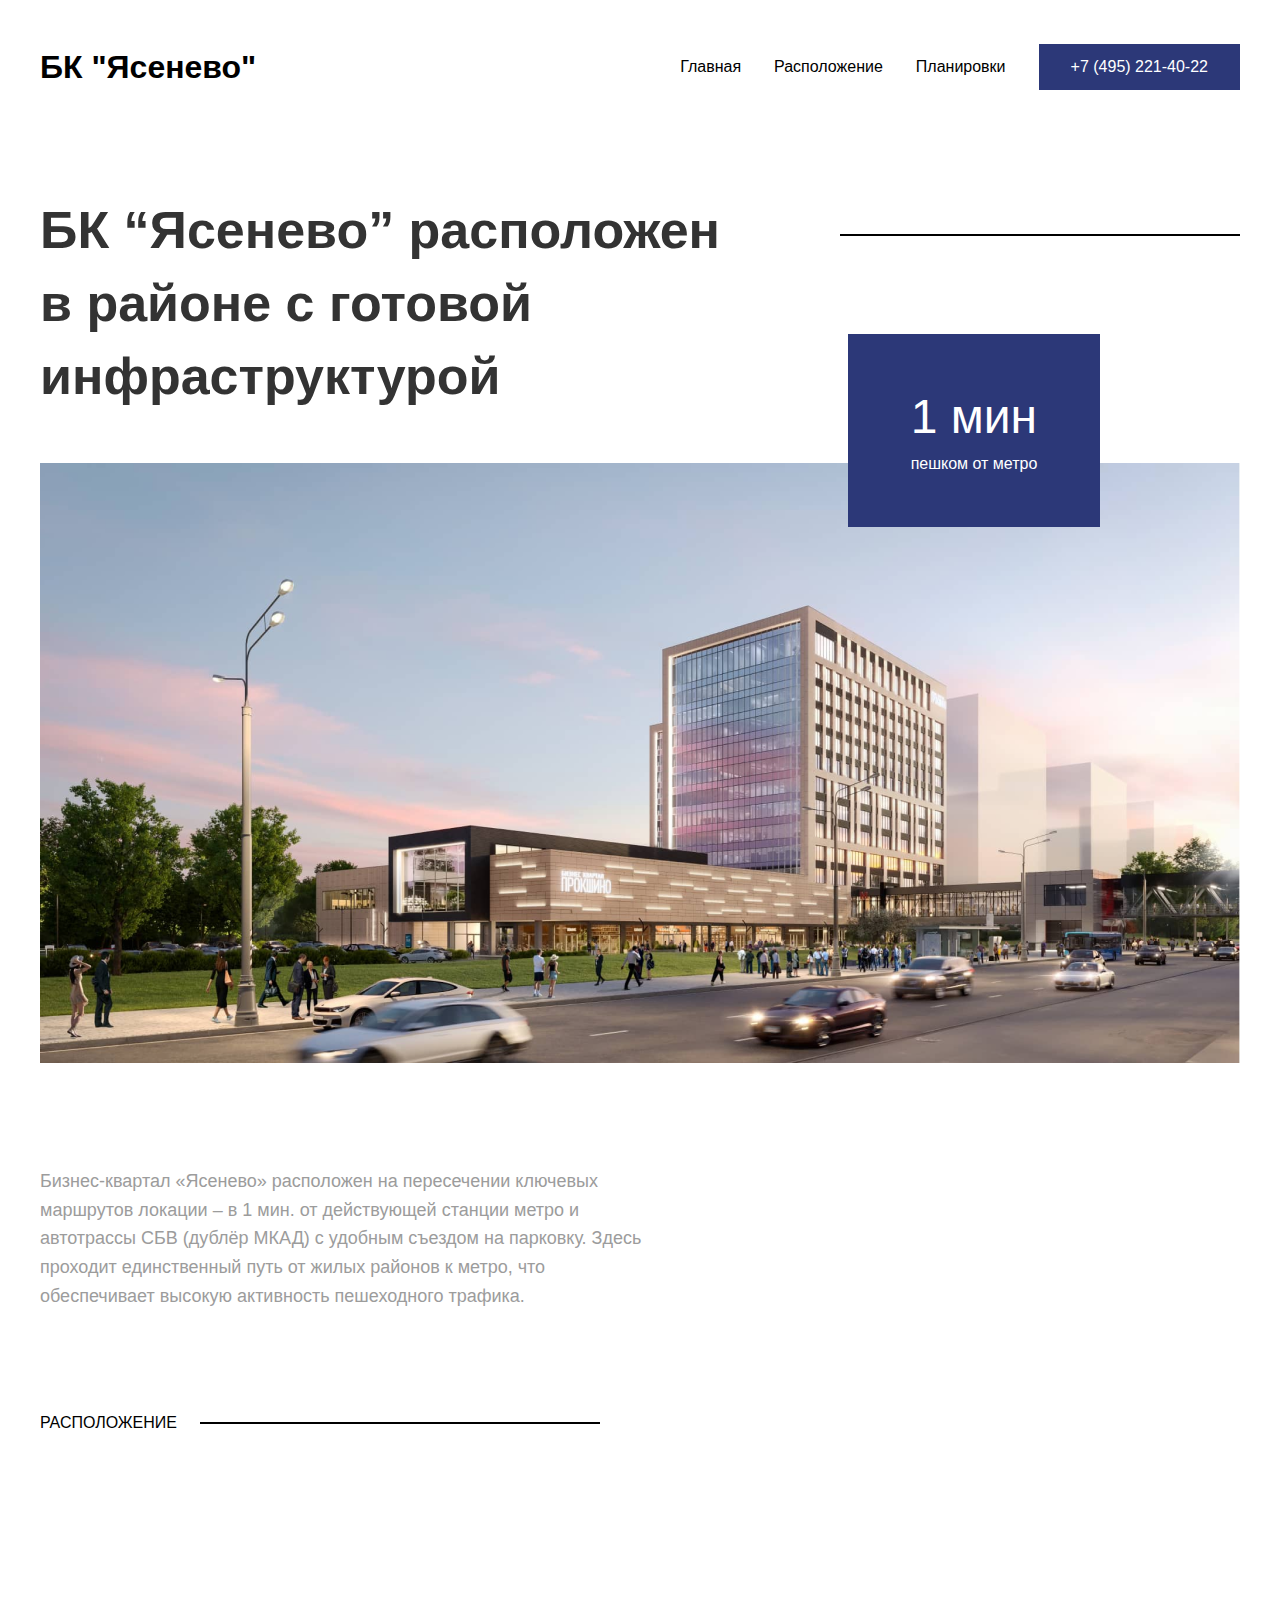
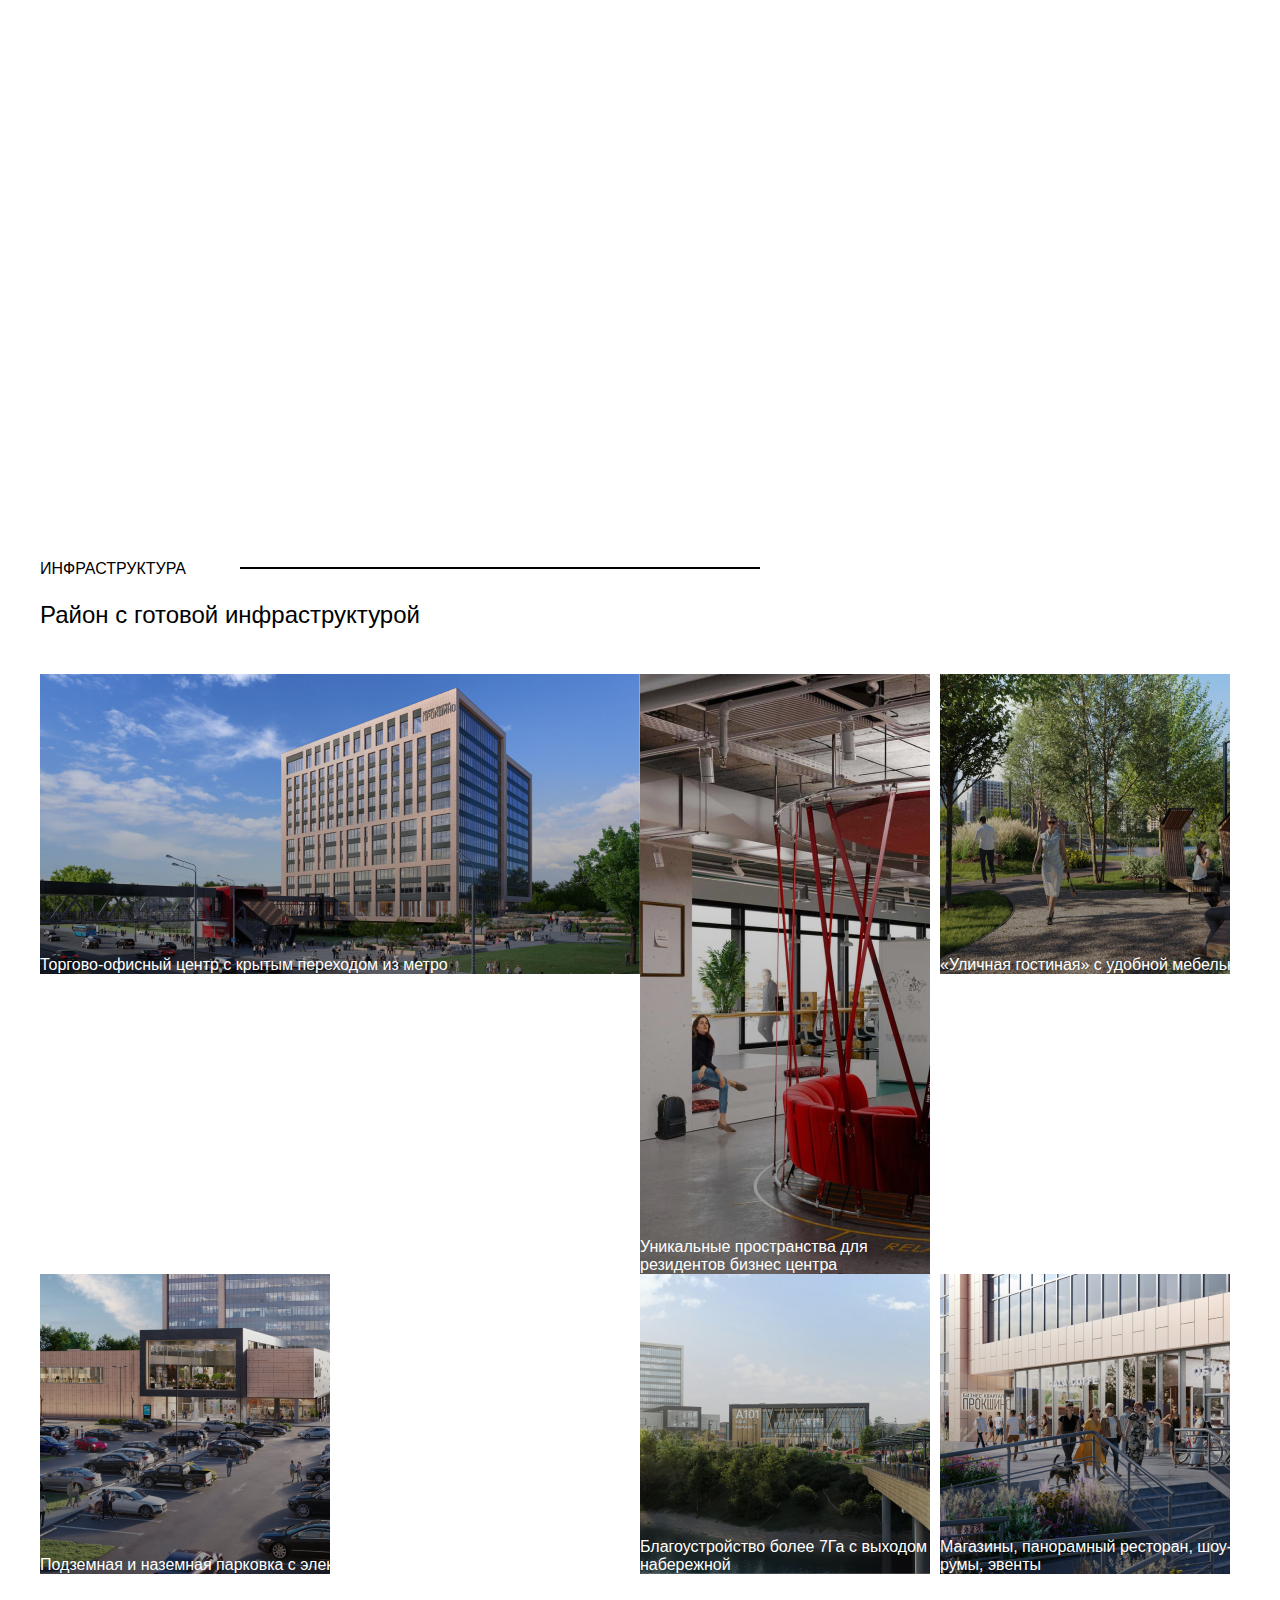
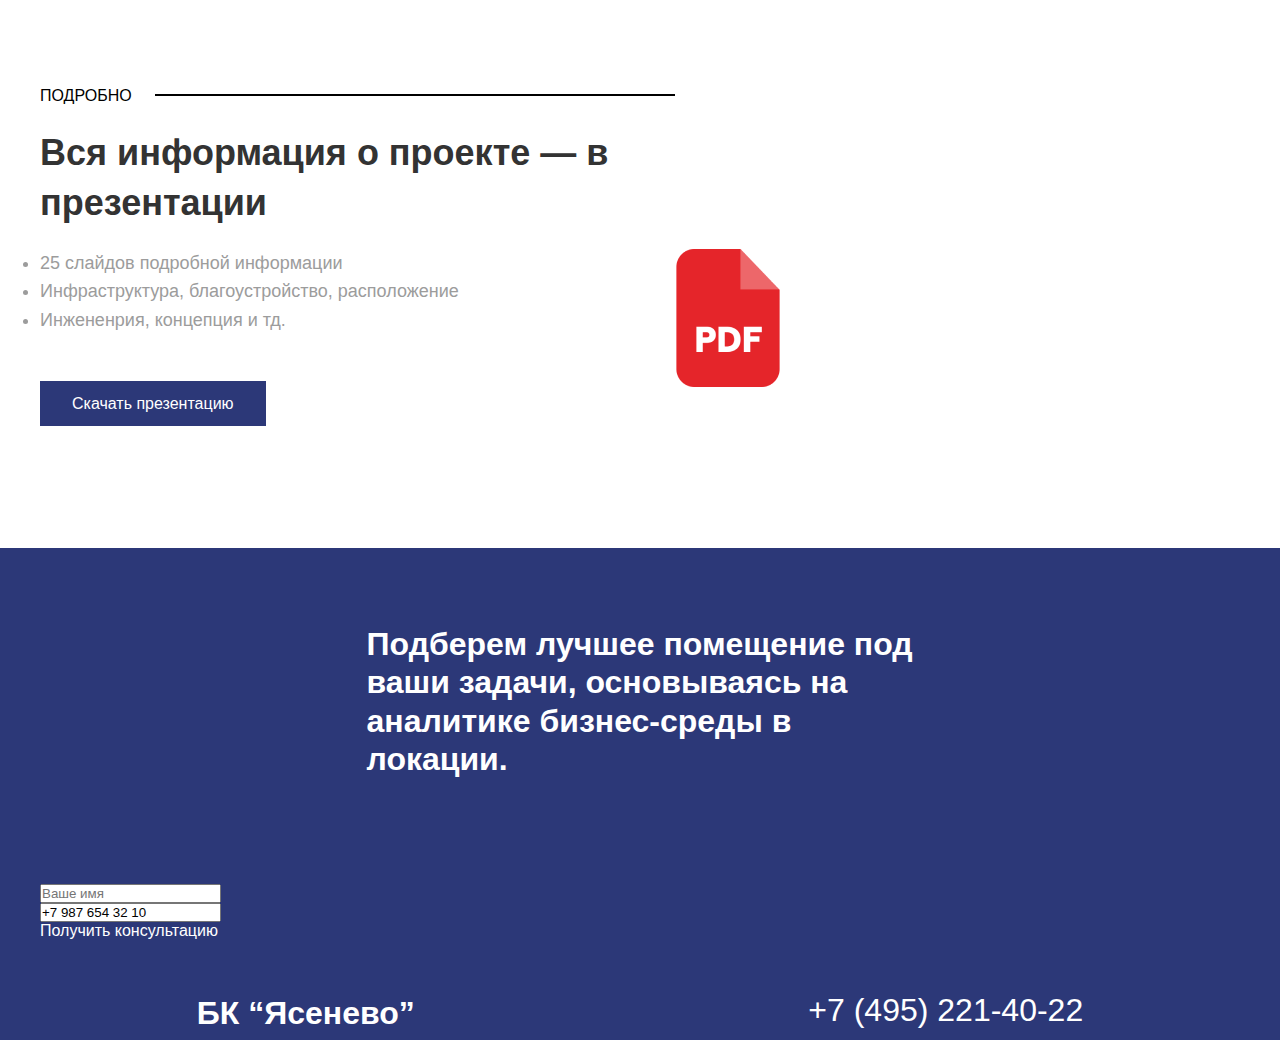
==== commit 66550cc0: "some fixed - 1" ====
--- a/location.html
+++ b/location.html
@@ -130,7 +130,7 @@
             <p class="footer__text">Подберем лучшее помещение под ваши задачи, основываясь на аналитике бизнес-среды в
                 локации.
             </p>
-            <div>
+            </div>
                 <form class="footer__form" action="#" method="get" enctype="multipart/form-data">
                     <div class="footer__inp_name">
                         <input class="footer__inp" type="text" name="username" value="" placeholder="Ваше имя">
--- a/css/main.css
+++ b/css/main.css
@@ -1,2 +1,2 @@
-.header{display:-webkit-box;display:-ms-flexbox;display:flex;-webkit-box-align:center;-ms-flex-align:center;align-items:center;-webkit-box-pack:justify;-ms-flex-pack:justify;justify-content:space-between;color:#000000;margin-top:40px}.header__logo{font-style:normal;font-weight:700;line-height:170%;font-size:32px}.nav{list-style:none;-webkit-box-align:center;-ms-flex-align:center;align-items:center;-webkit-box-pack:justify;-ms-flex-pack:justify;justify-content:space-between;width:600px}.nav__items{display:-webkit-box;display:-ms-flexbox;display:flex;gap:33px;-webkit-box-align:center;-ms-flex-align:center;align-items:center}.nav__items .nav__item_button{color:#fff;padding:14px 32px;background:#2C3878}.nav__items .nav__item_image{display:none}@media screen and (max-width:1279px) and (min-width:768px){.header__logo{font-size:20px}.nav{width:480px}.nav__item{font-size:14px}.nav__item:first-child{display:none}}@media screen and (max-width:767px){.header{margin-top:15px}.header__logo{font-size:20px}.nav{width:auto}.nav__item{padding:12px 20px}.nav__item:not(:last-child){display:none}.nav__item .phone__number{display:none}.nav__item .nav__item_image{display:block}}.hero{padding:100px 0;position:relative}.hero__title{max-width:572px;color:#333333;font-size:52px;font-style:normal;font-weight:700;line-height:140%;margin-bottom:50px}.hero__title:after{position:absolute;content:"";top:150px;right:0;max-width:400px;height:2px;background:#000000}.hero__title_smaller{font-size:52px}.hero__title .hero__image{width:100%;height:600px;-o-object-fit:cover;object-fit:cover}.hero__title .hero__parametrs{position:absolute;right:140px;top:240px;background:#2C3878;width:252px;display:-webkit-box;display:-ms-flexbox;display:flex;-webkit-box-orient:vertical;-webkit-box-direction:normal;-ms-flex-direction:column;flex-direction:column;-webkit-box-align:center;-ms-flex-align:center;align-items:center;-ms-flex-pack:distribute;justify-content:space-around;padding-top:30px}.hero__title .hero__parametrs_item{padding:40px 0}.hero__title .hero__parametrs_item span{display:block;color:#ffffff;font-weight:400;font-size:16px;padding-bottom:10px;line-height:160%}.hero__title .hero__parametrs_item strong{font-size:48px}.hero-nav{display:none}@media screen and (max-width:1279px) and (min-width:768px){.hero__image{height:400px}.hero__title{font-size:40px;max-width:480px;color:#333333;margin-bottom:40px}.hero__title:after{top:130px;right:0;width:30vw}.hero__title_smaler{font-size:32px}.hero .hero__parametrs{position:static;width:100%;-webkit-box-orient:horizontal;-webkit-box-direction:normal;-ms-flex-direction:row;flex-direction:row;-webkit-box-pack:space-evenly;-ms-flex-pack:space-evenly;justify-content:space-evenly}.hero .hero__parametrs:not(.hero__parametrs_large){position:absolute;top:auto;right:0;height:160px;width:240px}.hero .hero__parametrs__item{padding:30px 0}.hero .hero__parametrs__item strong{font-size:40px}}@media screen and (max-width:767px){.hero{padding:50px 0}.hero__image{height:200px}.hero__title{font-size:24px;max-width:343px;margin-bottom:20px}.hero__title:after{width:0}.hero__title_smaller{font-size:24px}.hero .hero__parametrs{position:static;width:100%;-webkit-box-orient:horizontal;-webkit-box-direction:normal;-ms-flex-direction:row;flex-direction:row;-webkit-box-pack:space-evenly;-ms-flex-pack:space-evenly;justify-content:space-evenly;padding-top:15px}.hero .hero__parametrs:not(.hero__parametrs_large){position:absolute;top:auto;right:0;height:90px;width:150px}.hero .hero__parametrs .hero__parametrs_item{padding:20px 0}.hero .hero__parametrs .hero__parametrs_item strong{font-size:20px}.hero .hero__parametrs .hero__parametrs_item span{font-size:10px;padding-bottom:5px}.hero-nav{display:-webkit-box;display:-ms-flexbox;display:flex;width:100%;-webkit-box-pack:justify;-ms-flex-pack:justify;justify-content:space-between}.hero-nav .nav__item{font-size:14px;text-align:center;-webkit-box-flex:1;-ms-flex:1;flex:1;display:block;margin:15px 5px;color:#fff;padding:14px 32px;background:#2C3878}}.hero{padding:100px 0;position:relative}.hero__title{max-width:700px;color:#333333;font-size:52px;font-style:normal;font-weight:bold;line-height:140%;margin-bottom:50px}.hero__title:after{position:absolute;content:"";top:140px;right:0;width:422px;height:2px;background:#000000}.hero__title_smaller{font-size:52px}.hero .hero__image{width:100%;height:600px;-o-object-fit:cover;object-fit:cover}.hero .hero__parametrs{position:absolute;right:140px;top:240px;background:#2C3878;width:252px;display:-webkit-box;display:-ms-flexbox;display:flex;-webkit-box-orient:vertical;-webkit-box-direction:normal;-ms-flex-direction:column;flex-direction:column;-webkit-box-align:center;-ms-flex-align:center;align-items:center;-ms-flex-pack:distribute;justify-content:space-around;padding-top:30px}.hero .hero__parametrs_item{padding:40px 0}.hero .hero__parametrs_item span{display:block;color:#ffffff;font-weight:400;font-size:16px;padding-bottom:10px;line-height:160%}.hero .hero__parametrs_item strong{font-size:48px}@media screen and (max-width:1279px) and (min-width:768px){.hero__image{height:400px}.hero__title{font-size:40px;max-width:480px;color:#333333;margin-bottom:40px}.hero__title:after{top:130px;right:0;width:30vw}.hero__title_smaler{font-size:32px}.hero .hero__parametrs{position:static;width:100%;-webkit-box-orient:horizontal;-webkit-box-direction:normal;-ms-flex-direction:row;flex-direction:row;-webkit-box-pack:space-evenly;-ms-flex-pack:space-evenly;justify-content:space-evenly}.hero .hero__parametrs:not(.hero__parametrs_large){position:absolute;top:auto;right:0;height:160px;width:240px}.hero .hero__parametrs__item{padding:30px 0}.hero .hero__parametrs__item strong{font-size:40px}}@media screen and (max-width:767px){.hero{padding:50px 0}.hero__image{height:200px}.hero__title{font-size:24px;max-width:343px;margin-bottom:20px}.hero__title:after{width:0}.hero__title_smaller{font-size:24px}.hero .hero__parametrs{position:static;width:100%;-webkit-box-orient:horizontal;-webkit-box-direction:normal;-ms-flex-direction:row;flex-direction:row;-webkit-box-pack:space-evenly;-ms-flex-pack:space-evenly;justify-content:space-evenly;padding-top:15px}.hero .hero__parametrs:not(.hero__parametrs_large){position:absolute;top:auto;right:0;height:90px;width:150px}.hero .hero__parametrs .hero__parametrs_item{padding:20px 0}.hero .hero__parametrs .hero__parametrs_item strong{font-size:20px}.hero .hero__parametrs .hero__parametrs_item span{font-size:10px;padding-bottom:5px}}.hero{padding:100px 0;position:relative}.hero__title{max-width:700px;color:#333333;font-size:52px;font-style:normal;font-weight:bold;line-height:140%;margin-bottom:50px}.hero__title:after{position:absolute;content:"";top:140px;right:0;width:492px;height:2px;background:#000000}.hero__title_smaller{font-size:52px}.hero .hero__image{width:100%;height:600px;-o-object-fit:cover;object-fit:cover}.hero .hero__parametrs{position:absolute;right:140px;top:240px;background:#2C3878;width:252px;display:-webkit-box;display:-ms-flexbox;display:flex;-webkit-box-orient:vertical;-webkit-box-direction:normal;-ms-flex-direction:column;flex-direction:column;-webkit-box-align:center;-ms-flex-align:center;align-items:center;-ms-flex-pack:distribute;justify-content:space-around;padding-top:30px}.hero .hero__parametrs_item{padding:40px 0}.hero .hero__parametrs_item span{display:block;color:#ffffff;font-weight:400;font-size:16px;padding-bottom:10px;line-height:160%}.hero .hero__parametrs_item strong{font-size:48px}@media screen and (max-width:1279px) and (min-width:768px){.hero__image{height:400px}.hero__title{font-size:40px;max-width:480px;color:#333333;margin-bottom:40px}.hero__title:after{top:130px;right:0;width:30vw}.hero__title_smaler{font-size:32px}.hero .hero__parametrs{position:static;width:100%;-webkit-box-orient:horizontal;-webkit-box-direction:normal;-ms-flex-direction:row;flex-direction:row;-webkit-box-pack:space-evenly;-ms-flex-pack:space-evenly;justify-content:space-evenly}.hero .hero__parametrs:not(.hero__parametrs_large){position:absolute;top:auto;right:0;height:160px;width:240px}.hero .hero__parametrs__item{padding:30px 0}.hero .hero__parametrs__item strong{font-size:40px}}@media screen and (max-width:767px){.hero{padding:50px 0}.hero__image{height:200px}.hero__title{font-size:24px;max-width:343px;margin-bottom:20px}.hero__title:after{width:0}.hero__title_smaller{font-size:24px}.hero .hero__parametrs{position:static;width:100%;-webkit-box-orient:horizontal;-webkit-box-direction:normal;-ms-flex-direction:row;flex-direction:row;-webkit-box-pack:space-evenly;-ms-flex-pack:space-evenly;justify-content:space-evenly;padding-top:15px}.hero .hero__parametrs:not(.hero__parametrs_large){position:absolute;top:auto;right:0;height:90px;width:150px}.hero .hero__parametrs .hero__parametrs_item{padding:20px 0}.hero .hero__parametrs .hero__parametrs_item strong{font-size:20px}.hero .hero__parametrs .hero__parametrs_item span{font-size:10px;padding-bottom:5px}}.inf-about{width:100%;margin-bottom:100px}.inf-about__project{position:relative;text-transform:uppercase;color:#000000;font-size:16px;font-style:normal;font-weight:500;line-height:150%;gap:13px;padding-bottom:20px}.inf-about__project:after{position:absolute;content:"";top:10px;right:565px;width:529px;height:2px;background:#000000}.inf-about .desc__title_inf-about{max-width:713px;padding-bottom:45px;color:#333333;font-size:36px;font-style:normal;font-weight:600;line-height:140%}.inf-about .desc__text{color:#9C9C9C;font-size:18px;font-style:normal;font-weight:400;line-height:160%}.inf-about .desc__text_inf-left{max-width:610px;margin-bottom:98px}.inf-about .desc__text_inf-right{display:-webkit-box;display:-ms-flexbox;display:flex;-webkit-box-orient:vertical;-webkit-box-direction:normal;-ms-flex-direction:column;flex-direction:column;margin-left:510px;max-width:610px;margin-bottom:25px}.inf-about .desc__text__plans{margin-bottom:25px}.inf-about .inf-about__button{padding:14px 32px;display:-webkit-box;display:-ms-flexbox;display:flex;text-align:center;-webkit-box-pack:center;-ms-flex-pack:center;justify-content:center;background:#2C3878;width:193px;color:#ffffff;font-size:14px;font-style:normal;font-weight:500;line-height:150%}.inf-about__items{background:#2C3878;display:-ms-grid;display:grid;-ms-grid-columns:1fr 1fr;grid-template-columns:1fr 1fr;padding:65px;margin-bottom:85px}.inf-about__item{display:-webkit-box;display:-ms-flexbox;display:flex;-webkit-box-align:center;-ms-flex-align:center;align-items:center;gap:30px;margin-bottom:25px}.inf-about__item:nth-child(3){width:430px}.inf-about__item:nth-child(5){width:370px}.inf-about__img{-o-object-fit:cover;object-fit:cover;width:100%;margin-bottom:110px}.inf-about .item__text{color:#ffffff;font-size:20px;font-style:normal;font-weight:600;line-height:120%;width:310px}@media screen and (max-width:1279px) and (min-width:768px){.inf-about{width:90%}.inf-about__project{position:relative;text-transform:uppercase;color:#000000;font-size:16px;font-style:normal;font-weight:500;line-height:150%;gap:13px;padding-bottom:20px}.inf-about__project:after{position:absolute;content:"";top:10px;right:159px;width:529px;height:2px;background:#000000}.inf-about .inf-about__items{display:-webkit-box;display:-ms-flexbox;display:flex;-webkit-box-orient:vertical;-webkit-box-direction:normal;-ms-flex-direction:column;flex-direction:column}.inf-about__img{width:100%}.inf-about .inf-about__button{padding:14px 32px}.inf-about .inf-about__button .desc__text_inf-right{margin-left:0}}@media screen and (max-width:767px){.inf-about{width:90%}.inf-about__img{width:100%;min-height:250px}.inf-about__project{position:relative;text-transform:uppercase;color:#000000;font-size:12px;font-style:normal;font-weight:500;line-height:150%;gap:13px;padding-bottom:20px}.inf-about__project:after{position:absolute;content:"";top:8px;right:15px;width:222px;height:2px;background:#000000}.inf-about .desc__text_inf-right{margin-left:0}.inf-about .desc__text{color:#9C9C9C;font-size:16px;font-style:normal;font-weight:400;line-height:160%}.inf-about .inf-about__items{display:-webkit-box;display:-ms-flexbox;display:flex;-webkit-box-orient:vertical;-webkit-box-direction:normal;-ms-flex-direction:column;flex-direction:column}.inf-about .item__text{color:#ffffff;font-size:16px;font-style:normal;font-weight:600;line-height:120%;width:200px}.infra__card_text{width:254px}}.infra{padding-bottom:110px}.infra .infra__border{position:relative;color:#000000;font-size:16px;font-style:normal;font-weight:500;line-height:150%;text-transform:uppercase;margin-bottom:20px}.infra .infra__border__title{margin-bottom:45px}.infra .infra__border:after{position:absolute;content:"";top:10px;right:480px;width:520px;height:2px;background:#000000}.infra__title{margin-bottom:45px}.infra__cards{display:-ms-grid;display:grid;grid-template-areas:"1 1 2 3" "4 5 6";-ms-grid-columns:2fr 1fr 1fr;grid-template-columns:2fr 1fr 1fr}.infra__cards .infra__card_1{width:100%;height:300px;position:relative}.infra__cards .infra__card_2{height:600px;width:100%;position:relative}.infra__cards .infra__card_3{width:100%;height:300px;position:relative}.infra__cards .infra__card_4{width:100%;height:300px;position:relative}.infra__cards .infra__card_5{width:100%;height:300px;position:relative}.infra__cards .infra__card_6{width:100%;height:300px;position:relative}.infra__cards .infra__card .infra__card_text{position:absolute;bottom:0;left:0;color:#ffffff}@media screen and (max-width:1279px) and (min-width:768px){.infra{width:775px}.infra .infra__border{position:relative;text-transform:uppercase;color:#000000;font-size:16px;font-style:normal;font-weight:500;line-height:150%;gap:13px;padding-bottom:20px}.infra .infra__border:after{position:absolute;content:"";top:11px;right:20px;width:529px;height:2px;background:#000000}.infra .infra__cards{max-width:773px;display:-ms-grid;display:grid;-ms-grid-columns:1fr 1fr;grid-template-columns:1fr 1fr;-ms-grid-rows:1fr 1fr 1fr;grid-template-rows:1fr 1fr 1fr}.infra .infra__cards>:first-child{-ms-grid-row:1;-ms-grid-column:1}.infra .infra__cards>:nth-child(2){-ms-grid-row:1;-ms-grid-column:2}.infra .infra__cards>:nth-child(3){-ms-grid-row:2;-ms-grid-column:1}.infra .infra__cards>:nth-child(4){-ms-grid-row:2;-ms-grid-column:2}.infra .infra__cards>:nth-child(5){-ms-grid-row:3;-ms-grid-column:1}.infra .infra__cards>:nth-child(6){-ms-grid-row:3;-ms-grid-column:2}.infra .infra__card_1{-ms-grid-row:1;grid-row:1/1;-ms-grid-column:1;-ms-grid-column-span:1;grid-column:1/2}.infra .infra__card_2{-ms-grid-row:2;grid-row:2/2;-ms-grid-column:1;grid-column:1/1}.infra .infra__card_3{-ms-grid-row:2;grid-row:2/2;-ms-grid-column:2;grid-column:2/2}.infra .infra__card_4{-ms-grid-row:2;grid-row:2/2;-ms-grid-column:1;grid-column:1/1}.infra .infra__card_5{-ms-grid-row:2;grid-row:2/2;-ms-grid-column:2;grid-column:2/2}.infra .infra__card_6{-ms-grid-row:2;grid-row:2/2;-ms-grid-column:4;grid-column:4/4}}@media screen and (max-width:767px){.infra{width:100%}.infra .infra__border{position:relative;text-transform:uppercase;color:#000000;font-size:16px;font-style:normal;font-weight:500;line-height:150%;gap:13px;padding-bottom:20px}.infra .infra__border:after{position:absolute;content:"";top:11px;right:0;width:222px;height:2px;background:#000000}.infra .infra__cards{max-width:343px;display:-webkit-box;display:-ms-flexbox;display:flex;-webkit-box-orient:vertical;-webkit-box-direction:normal;-ms-flex-direction:column;flex-direction:column;gap:10px}.infra .infra-img-1{width:300px;height:300px;-ms-grid-row:1;grid-row:1/1;-ms-grid-column:1;-ms-grid-column-span:1;grid-column:1/2}}.details{padding-bottom:135px}.details__block{display:-webkit-box;display:-ms-flexbox;display:flex}.block{margin-bottom:20px}.block .block__border{position:relative;color:#000000;font-size:16px;font-style:normal;font-weight:500;line-height:150%;text-transform:uppercase;margin-bottom:20px}.block .block__border:after{position:absolute;content:"";top:10px;right:565px;width:520px;height:2px;background:#000000}.block .block__title{max-width:570px;color:#333333;font-size:36px;font-style:normal;font-weight:600;line-height:140%}.details__items{margin-right:200px;margin-bottom:60px}.details__img{width:138px;height:138px;-ms-flex-item-align:start;-ms-grid-row-align:start;align-self:start;cursor:pointer}.button__details{color:#fff;padding:14px 32px;background:#2C3878}.details__item{color:#9C9C9C;font-size:18px;font-style:normal;font-weight:400;list-style-type:disc;line-height:160%}@media screen and (max-width:1279px) and (min-width:768px){.details .block__border{position:relative;color:#000000;font-size:16px;font-style:normal;font-weight:500;line-height:150%;text-transform:uppercase;margin-bottom:20px}.details .block__border:after{position:absolute;content:"";top:10px;right:340px;width:335px;height:2px;background:#000000}}@media screen and (max-width:767px){.details{padding-bottom:135px}.details .block__border{position:relative;color:#000000;font-size:16px;font-style:normal;font-weight:500;line-height:150%;text-transform:uppercase;margin-bottom:20px}.details .block__border:after{position:absolute;content:"";top:10px;right:-30px;width:265px;height:2px;background:#000000}.details .block__border__block{display:-webkit-box;display:-ms-flexbox;display:flex;-webkit-box-orient:vertical;-webkit-box-direction:normal;-ms-flex-direction:column;flex-direction:column}.details .block__border .block__title{max-width:312px;font-size:20px}.details .block__border .details__img{margin-bottom:50px}.details .block__border .details__item{font-size:16px}}.plans{width:100%;max-width:561px;color:#9C9C9C;font-size:18px;font-style:normal;font-weight:400;line-height:160%}.plans__image_2{margin-bottom:119px}.plans__border{position:relative;color:#000000;font-size:16px;font-style:normal;font-weight:500;line-height:150%;text-transform:uppercase;margin-bottom:20px}.plans__border:after{position:absolute;content:"";top:10px;right:525px;width:520px;height:2px;background:#000000}.plans-desc{margin-bottom:71px}.plans__offices{display:-webkit-box;display:-ms-flexbox;display:flex;-ms-flex-wrap:wrap;flex-wrap:wrap;margin-bottom:100px}.plans__offices .plan{gap:15px;width:380px}.plans__offices .plan__image{margin-bottom:37px}.plans__offices .plan__title{color:#000;font-size:24px;font-style:normal;font-weight:500;line-height:150%;text-transform:uppercase;margin-bottom:11px}.plans__offices .plan__desc{max-width:310px;color:#9C9C9C;font-size:18px;font-style:normal;font-weight:400;line-height:120%;margin-bottom:53px}.plans__offices .plan__button{border:none;padding:14px 34px 14px 32px;background:#2C3878;color:#ffffff;font-size:14px;font-style:normal;font-weight:500;line-height:150%;cursor:pointer;margin-bottom:35px}.plans__border{position:relative;color:#000000;font-size:16px;font-style:normal;font-weight:500;line-height:150%;text-transform:uppercase;margin-bottom:20px}.plans__border:after{position:absolute;content:"";top:10px;right:525px;width:520px;height:2px;background:#000000}@media screen and (max-width:1279px) and (min-width:768px){.plans__border{position:relative;color:#000000;font-size:16px;font-style:normal;font-weight:500;line-height:150%;text-transform:uppercase;margin-bottom:20px}.plans__border:after{position:absolute;content:"";top:10px;right:300px;width:520px;height:2px;background:#000000}}@media screen and (max-width:767px){.plans__border{position:relative;color:#000000;font-size:16px;font-style:normal;font-weight:500;line-height:150%;text-transform:uppercase;margin-bottom:20px}.plans__border:after{position:absolute;content:"";top:10px;right:210px;width:247px;height:2px;background:#000000}}.footer{width:100%;background:#2C3878}.footer-block__contacts{display:-webkit-box;display:-ms-flexbox;display:flex;-ms-flex-pack:distribute;justify-content:space-around}.footer-block{padding-top:77px;padding-bottom:46px;color:#ffffff}.footer__text{max-width:547px;font-size:32px;font-style:normal;font-weight:600;line-height:120%}.footer__text-inp{display:-webkit-box;display:-ms-flexbox;display:flex;-ms-flex-pack:distribute;justify-content:space-around;margin-bottom:105px}.footer__text-inp .footer__inp{-webkit-box-orient:vertical;-webkit-box-direction:normal;-ms-flex-direction:column;flex-direction:column;width:335px;padding:12px;background:#2C3878;color:#ffffff;border:solid 1px #ffffff;font-size:16px;font-style:normal;font-weight:400;line-height:160%}.footer__text-inp .footer__inp_name{margin-bottom:20px}.footer__text-inp .footer__inp_tel{padding-bottom:20px}.footer__text-inp input::-webkit-input-placeholder{color:#ffffff}.footer__text-inp .footer__button{background-color:#ffffff;color:#000000;font-size:14px;font-style:normal;font-weight:500;line-height:150%;padding:14px 32px;width:244px}.footer__logo{color:#ffffff;-webkit-font-feature-settings:"clig" off,"liga" off;font-feature-settings:"clig" off,"liga" off;font-size:32px;font-style:normal;font-weight:700;line-height:170%}.footer__tel{color:#ffffff;font-size:32px;font-style:normal;font-weight:500;line-height:150%}@media screen and (max-width:1279px) and (min-width:768px){.footer{width:100%;padding-left:71px;padding-right:71px}.footer__text{margin-bottom:20px}.footer__text-inp{display:-webkit-box;display:-ms-flexbox;display:flex;-webkit-box-orient:vertical;-webkit-box-direction:normal;-ms-flex-direction:column;flex-direction:column}}@media screen and (max-width:767px){.footer{width:100%}.footer__text{font-size:20px;font-style:normal;font-weight:600;line-height:120%;margin-bottom:20px}.footer-block{padding:110px 0 27px 0}.footer__text-inp{display:-webkit-box;display:-ms-flexbox;display:flex;-webkit-box-orient:vertical;-webkit-box-direction:normal;-ms-flex-direction:column;flex-direction:column}.footer__inp{width:375px}.footer__button{margin-bottom:140px;font-size:14px}.footer-block__contacts{display:-webkit-box;display:-ms-flexbox;display:flex;-webkit-box-orient:vertical;-webkit-box-direction:normal;-ms-flex-direction:column;flex-direction:column}.footer__logo{color:#ffffff;-webkit-font-feature-settings:"clig" off,"liga" off;font-feature-settings:"clig" off,"liga" off;font-size:24px;margin-bottom:15px}.footer__tel{color:#ffffff;font-size:24px}}*{margin:0;padding:0;font-weight:normal;-webkit-box-sizing:border-box;box-sizing:border-box;font-family:"Montserrat",sans-serif}a{text-decoration:none;color:inherit}li{list-style-type:none}.wrapper{max-width:100%}.container{max-width:1200px;margin:0 auto}@media screen and (max-width:1279px) and (min-width:768px){.container{width:90vw}}@media screen and (max-width:767px){.container{width:auto;margin:0 15px}}
+.header{display:-webkit-box;display:-ms-flexbox;display:flex;-webkit-box-align:center;-ms-flex-align:center;align-items:center;-webkit-box-pack:justify;-ms-flex-pack:justify;justify-content:space-between;color:#000000;margin-top:40px}.header__logo{font-style:normal;font-weight:700;line-height:170%;font-size:32px}.nav{list-style:none;-webkit-box-align:center;-ms-flex-align:center;align-items:center;-webkit-box-pack:justify;-ms-flex-pack:justify;justify-content:space-between;width:600px}.nav__items{display:-webkit-box;display:-ms-flexbox;display:flex;gap:33px;-webkit-box-align:center;-ms-flex-align:center;align-items:center}.nav__items .nav__item_button{color:#fff;padding:14px 32px;background:#2C3878}.nav__items .nav__item_image{display:none}@media screen and (max-width:1279px) and (min-width:768px){.header__logo{font-size:20px}.nav{width:480px}.nav__item{font-size:14px}.nav__item:first-child{display:none}}@media screen and (max-width:767px){.header{margin-top:15px}.header__logo{font-size:20px}.nav{width:auto}.nav__item{padding:12px 20px}.nav__item:not(:last-child){display:none}.nav__item .phone__number{display:none}.nav__item .nav__item_image{display:block}}.hero{padding:100px 0;position:relative}.hero__title{max-width:572px;color:#333333;font-size:52px;font-style:normal;font-weight:700;line-height:140%;margin-bottom:50px}.hero__title:after{position:absolute;content:"";top:150px;right:0;max-width:400px;height:2px;background:#000000}.hero__title_smaller{font-size:52px}.hero__title .hero__image{width:100%;height:600px;-o-object-fit:cover;object-fit:cover}.hero__title .hero__parametrs{position:absolute;right:140px;top:240px;background:#2C3878;width:252px;display:-webkit-box;display:-ms-flexbox;display:flex;-webkit-box-orient:vertical;-webkit-box-direction:normal;-ms-flex-direction:column;flex-direction:column;-webkit-box-align:center;-ms-flex-align:center;align-items:center;-ms-flex-pack:distribute;justify-content:space-around;padding-top:30px}.hero__title .hero__parametrs_item{padding:40px 0}.hero__title .hero__parametrs_item span{display:block;color:#ffffff;font-weight:400;font-size:16px;padding-bottom:10px;line-height:160%}.hero__title .hero__parametrs_item strong{font-size:48px}.hero-nav{display:none}@media screen and (max-width:1279px) and (min-width:768px){.hero__image{height:400px}.hero__title{font-size:40px;max-width:480px;color:#333333;margin-bottom:40px}.hero__title:after{top:130px;right:0;width:30vw}.hero__title_smaler{font-size:32px}.hero .hero__parametrs{position:static;width:100%;-webkit-box-orient:horizontal;-webkit-box-direction:normal;-ms-flex-direction:row;flex-direction:row;-webkit-box-pack:space-evenly;-ms-flex-pack:space-evenly;justify-content:space-evenly}.hero .hero__parametrs:not(.hero__parametrs_large){position:absolute;top:auto;right:0;height:160px;width:240px}.hero .hero__parametrs__item{padding:30px 0}.hero .hero__parametrs__item strong{font-size:40px}}@media screen and (max-width:767px){.hero{padding:50px 0}.hero__image{height:200px}.hero__title{font-size:24px;max-width:343px;margin-bottom:20px}.hero__title:after{width:0}.hero__title_smaller{font-size:24px}.hero .hero__parametrs{position:static;width:100%;-webkit-box-orient:horizontal;-webkit-box-direction:normal;-ms-flex-direction:row;flex-direction:row;-webkit-box-pack:space-evenly;-ms-flex-pack:space-evenly;justify-content:space-evenly;padding-top:15px}.hero .hero__parametrs:not(.hero__parametrs_large){position:absolute;top:auto;right:0;height:90px;width:150px}.hero .hero__parametrs .hero__parametrs_item{padding:20px 0}.hero .hero__parametrs .hero__parametrs_item strong{font-size:20px}.hero .hero__parametrs .hero__parametrs_item span{font-size:10px;padding-bottom:5px}.hero-nav{display:-webkit-box;display:-ms-flexbox;display:flex;width:100%;-webkit-box-pack:justify;-ms-flex-pack:justify;justify-content:space-between}.hero-nav .nav__item{font-size:14px;text-align:center;-webkit-box-flex:1;-ms-flex:1;flex:1;display:block;margin:15px 5px;color:#fff;padding:14px 32px;background:#2C3878}}.hero{padding:100px 0;position:relative}.hero__title{max-width:700px;color:#333333;font-size:52px;font-style:normal;font-weight:bold;line-height:140%;margin-bottom:50px}.hero__title:after{position:absolute;content:"";top:140px;right:0;width:422px;height:2px;background:#000000}.hero__title_smaller{font-size:52px}.hero .hero__image{width:100%;height:600px;-o-object-fit:cover;object-fit:cover}.hero .hero__parametrs{position:absolute;right:140px;top:240px;background:#2C3878;width:252px;display:-webkit-box;display:-ms-flexbox;display:flex;-webkit-box-orient:vertical;-webkit-box-direction:normal;-ms-flex-direction:column;flex-direction:column;-webkit-box-align:center;-ms-flex-align:center;align-items:center;-ms-flex-pack:distribute;justify-content:space-around;padding-top:30px}.hero .hero__parametrs_item{padding:40px 0}.hero .hero__parametrs_item span{display:block;color:#ffffff;font-weight:400;font-size:16px;padding-bottom:10px;line-height:160%}.hero .hero__parametrs_item strong{font-size:48px}@media screen and (max-width:1279px) and (min-width:768px){.hero__image{height:400px}.hero__title{font-size:40px;max-width:480px;color:#333333;margin-bottom:40px}.hero__title:after{top:130px;right:0;width:30vw}.hero__title_smaler{font-size:32px}.hero .hero__parametrs{position:static;width:100%;-webkit-box-orient:horizontal;-webkit-box-direction:normal;-ms-flex-direction:row;flex-direction:row;-webkit-box-pack:space-evenly;-ms-flex-pack:space-evenly;justify-content:space-evenly}.hero .hero__parametrs:not(.hero__parametrs_large){position:absolute;top:auto;right:0;height:160px;width:240px}.hero .hero__parametrs__item{padding:30px 0}.hero .hero__parametrs__item strong{font-size:40px}}@media screen and (max-width:767px){.hero{padding:50px 0}.hero__image{height:200px}.hero__title{font-size:24px;max-width:343px;margin-bottom:20px}.hero__title:after{width:0}.hero__title_smaller{font-size:24px}.hero .hero__parametrs{position:static;width:100%;-webkit-box-orient:horizontal;-webkit-box-direction:normal;-ms-flex-direction:row;flex-direction:row;-webkit-box-pack:space-evenly;-ms-flex-pack:space-evenly;justify-content:space-evenly;padding-top:15px}.hero .hero__parametrs:not(.hero__parametrs_large){position:absolute;top:auto;right:0;height:90px;width:150px}.hero .hero__parametrs .hero__parametrs_item{padding:20px 0}.hero .hero__parametrs .hero__parametrs_item strong{font-size:20px}.hero .hero__parametrs .hero__parametrs_item span{font-size:10px;padding-bottom:5px}}.hero{padding:100px 0;position:relative}.hero__title{max-width:700px;color:#333333;font-size:52px;font-style:normal;font-weight:bold;line-height:140%;margin-bottom:50px}.hero__title:after{position:absolute;content:"";top:140px;right:0;width:492px;height:2px;background:#000000}.hero__title_smaller{font-size:52px}.hero .hero__image{width:100%;height:600px;-o-object-fit:cover;object-fit:cover}.hero .hero__parametrs{position:absolute;right:140px;top:240px;background:#2C3878;width:252px;display:-webkit-box;display:-ms-flexbox;display:flex;-webkit-box-orient:vertical;-webkit-box-direction:normal;-ms-flex-direction:column;flex-direction:column;-webkit-box-align:center;-ms-flex-align:center;align-items:center;-ms-flex-pack:distribute;justify-content:space-around;padding-top:30px}.hero .hero__parametrs_item{padding:40px 0}.hero .hero__parametrs_item span{display:block;color:#ffffff;font-weight:400;font-size:16px;padding-bottom:10px;line-height:160%}.hero .hero__parametrs_item strong{font-size:48px}@media screen and (max-width:1279px) and (min-width:768px){.hero__image{height:400px}.hero__title{font-size:40px;max-width:480px;color:#333333;margin-bottom:40px}.hero__title:after{top:130px;right:0;width:30vw}.hero__title_smaler{font-size:32px}.hero .hero__parametrs{position:static;width:100%;-webkit-box-orient:horizontal;-webkit-box-direction:normal;-ms-flex-direction:row;flex-direction:row;-webkit-box-pack:space-evenly;-ms-flex-pack:space-evenly;justify-content:space-evenly}.hero .hero__parametrs:not(.hero__parametrs_large){position:absolute;top:auto;right:0;height:160px;width:240px}.hero .hero__parametrs__item{padding:30px 0}.hero .hero__parametrs__item strong{font-size:40px}}@media screen and (max-width:767px){.hero{padding:50px 0}.hero__image{height:200px}.hero__title{font-size:24px;max-width:343px;margin-bottom:20px}.hero__title:after{width:0}.hero__title_smaller{font-size:24px}.hero .hero__parametrs{position:static;width:100%;-webkit-box-orient:horizontal;-webkit-box-direction:normal;-ms-flex-direction:row;flex-direction:row;-webkit-box-pack:space-evenly;-ms-flex-pack:space-evenly;justify-content:space-evenly;padding-top:15px}.hero .hero__parametrs:not(.hero__parametrs_large){position:absolute;top:auto;right:0;height:90px;width:150px}.hero .hero__parametrs .hero__parametrs_item{padding:20px 0}.hero .hero__parametrs .hero__parametrs_item strong{font-size:20px}.hero .hero__parametrs .hero__parametrs_item span{font-size:10px;padding-bottom:5px}}.inf-about{width:100%;margin-bottom:100px}.inf-about__project{position:relative;text-transform:uppercase;color:#000000;font-size:16px;font-style:normal;font-weight:500;line-height:150%;gap:13px;padding-bottom:20px}.inf-about__project:after{position:absolute;content:"";top:10px;right:565px;width:529px;height:2px;background:#000000}.inf-about .desc__title_inf-about{max-width:713px;padding-bottom:45px;color:#333333;font-size:36px;font-style:normal;font-weight:600;line-height:140%}.inf-about .desc__text{color:#9C9C9C;font-size:18px;font-style:normal;font-weight:400;line-height:160%}.inf-about .desc__text_inf-left{max-width:610px;margin-bottom:98px}.inf-about .desc__text_inf-right{display:-webkit-box;display:-ms-flexbox;display:flex;-webkit-box-orient:vertical;-webkit-box-direction:normal;-ms-flex-direction:column;flex-direction:column;margin-left:510px;max-width:610px;margin-bottom:25px}.inf-about .desc__text__plans{margin-bottom:25px}.inf-about .inf-about__button{padding:14px 32px;display:-webkit-box;display:-ms-flexbox;display:flex;text-align:center;-webkit-box-pack:center;-ms-flex-pack:center;justify-content:center;background:#2C3878;width:193px;color:#ffffff;font-size:14px;font-style:normal;font-weight:500;line-height:150%}.inf-about__items{background:#2C3878;display:-ms-grid;display:grid;-ms-grid-columns:1fr 1fr;grid-template-columns:1fr 1fr;padding:65px;margin-bottom:85px}.inf-about__item{display:-webkit-box;display:-ms-flexbox;display:flex;-webkit-box-align:center;-ms-flex-align:center;align-items:center;gap:30px;margin-bottom:25px}.inf-about__item:nth-child(3){width:430px}.inf-about__item:nth-child(5){width:370px}.inf-about__img{-o-object-fit:cover;object-fit:cover;width:100%;margin-bottom:110px}.inf-about .item__text{color:#ffffff;font-size:20px;font-style:normal;font-weight:600;line-height:120%;width:310px}@media screen and (max-width:1279px) and (min-width:768px){.inf-about{width:90%}.inf-about__project{position:relative;text-transform:uppercase;color:#000000;font-size:16px;font-style:normal;font-weight:500;line-height:150%;gap:13px;padding-bottom:20px}.inf-about__project:after{position:absolute;content:"";top:10px;right:159px;width:529px;height:2px;background:#000000}.inf-about .inf-about__items{display:-webkit-box;display:-ms-flexbox;display:flex;-webkit-box-orient:vertical;-webkit-box-direction:normal;-ms-flex-direction:column;flex-direction:column}.inf-about__img{width:100%}.inf-about .inf-about__button{padding:14px 32px}.inf-about .inf-about__button .desc__text_inf-right{margin-left:0}}@media screen and (max-width:767px){.inf-about{width:90%}.inf-about__img{width:100%;min-height:250px}.inf-about__project{position:relative;text-transform:uppercase;color:#000000;font-size:12px;font-style:normal;font-weight:500;line-height:150%;gap:13px;padding-bottom:20px}.inf-about__project:after{position:absolute;content:"";top:8px;right:15px;width:222px;height:2px;background:#000000}.inf-about .desc__text_inf-right{margin-left:0}.inf-about .desc__text{color:#9C9C9C;font-size:16px;font-style:normal;font-weight:400;line-height:160%}.inf-about .inf-about__items{display:-webkit-box;display:-ms-flexbox;display:flex;-webkit-box-orient:vertical;-webkit-box-direction:normal;-ms-flex-direction:column;flex-direction:column}.inf-about .item__text{color:#ffffff;font-size:16px;font-style:normal;font-weight:600;line-height:120%;width:200px}.infra__card_text{width:254px}}.infra{padding-bottom:110px}.infra .infra__border{position:relative;color:#000000;font-size:16px;font-style:normal;font-weight:500;line-height:150%;text-transform:uppercase;margin-bottom:20px}.infra .infra__border__title{margin-bottom:45px}.infra .infra__border:after{position:absolute;content:"";top:10px;right:480px;width:520px;height:2px;background:#000000}.infra__title{margin-bottom:45px}.infra__cards{display:-ms-grid;display:grid;grid-template-areas:"1 1 2 3" "4 5 6";-ms-grid-columns:2fr 1fr 1fr;grid-template-columns:2fr 1fr 1fr}.infra__cards .infra__card_1{width:100%;height:300px;position:relative}.infra__cards .infra__card_2{height:600px;width:100%;position:relative}.infra__cards .infra__card_3{width:100%;height:300px;position:relative}.infra__cards .infra__card_4{width:100%;height:300px;position:relative}.infra__cards .infra__card_5{width:100%;height:300px;position:relative}.infra__cards .infra__card_6{width:100%;height:300px;position:relative}.infra__cards .infra__card .infra__card_text{position:absolute;bottom:0;left:0;color:#ffffff}@media screen and (max-width:1279px) and (min-width:768px){.infra{width:775px}.infra .infra__border{position:relative;text-transform:uppercase;color:#000000;font-size:16px;font-style:normal;font-weight:500;line-height:150%;gap:13px;padding-bottom:20px}.infra .infra__border:after{position:absolute;content:"";top:11px;right:20px;width:529px;height:2px;background:#000000}.infra .infra__cards{max-width:773px;display:-ms-grid;display:grid;-ms-grid-columns:1fr 1fr;grid-template-columns:1fr 1fr;-ms-grid-rows:1fr 1fr 1fr;grid-template-rows:1fr 1fr 1fr}.infra .infra__cards>:first-child{-ms-grid-row:1;-ms-grid-column:1}.infra .infra__cards>:nth-child(2){-ms-grid-row:1;-ms-grid-column:2}.infra .infra__cards>:nth-child(3){-ms-grid-row:2;-ms-grid-column:1}.infra .infra__cards>:nth-child(4){-ms-grid-row:2;-ms-grid-column:2}.infra .infra__cards>:nth-child(5){-ms-grid-row:3;-ms-grid-column:1}.infra .infra__cards>:nth-child(6){-ms-grid-row:3;-ms-grid-column:2}.infra .infra__card_1{-ms-grid-row:1;grid-row:1/1;-ms-grid-column:1;-ms-grid-column-span:1;grid-column:1/2}.infra .infra__card_2{-ms-grid-row:2;grid-row:2/2;-ms-grid-column:1;grid-column:1/1}.infra .infra__card_3{-ms-grid-row:2;grid-row:2/2;-ms-grid-column:2;grid-column:2/2}.infra .infra__card_4{-ms-grid-row:2;grid-row:2/2;-ms-grid-column:1;grid-column:1/1}.infra .infra__card_5{-ms-grid-row:2;grid-row:2/2;-ms-grid-column:2;grid-column:2/2}.infra .infra__card_6{-ms-grid-row:2;grid-row:2/2;-ms-grid-column:4;grid-column:4/4}}@media screen and (max-width:767px){.infra{width:100%}.infra .infra__border{position:relative;text-transform:uppercase;color:#000000;font-size:16px;font-style:normal;font-weight:500;line-height:150%;gap:13px;padding-bottom:20px}.infra .infra__border:after{position:absolute;content:"";top:11px;right:0;width:222px;height:2px;background:#000000}.infra .infra__cards{max-width:343px;display:-webkit-box;display:-ms-flexbox;display:flex;-webkit-box-orient:vertical;-webkit-box-direction:normal;-ms-flex-direction:column;flex-direction:column;gap:10px}.infra .infra-img-1{width:300px;height:300px;-ms-grid-row:1;grid-row:1/1;-ms-grid-column:1;-ms-grid-column-span:1;grid-column:1/2}}.details{padding-bottom:135px}.details__block{display:-webkit-box;display:-ms-flexbox;display:flex}.block{margin-bottom:20px}.block .block__border{position:relative;color:#000000;font-size:16px;font-style:normal;font-weight:500;line-height:150%;text-transform:uppercase;margin-bottom:20px}.block .block__border:after{position:absolute;content:"";top:10px;right:565px;width:520px;height:2px;background:#000000}.block .block__title{max-width:570px;color:#333333;font-size:36px;font-style:normal;font-weight:600;line-height:140%}.details__items{margin-right:200px;margin-bottom:60px}.details__img{width:138px;height:138px;-ms-flex-item-align:start;-ms-grid-row-align:start;align-self:start;cursor:pointer}.button__details{color:#fff;padding:14px 32px;background:#2C3878}.details__item{color:#9C9C9C;font-size:18px;font-style:normal;font-weight:400;list-style-type:disc;line-height:160%}@media screen and (max-width:1279px) and (min-width:768px){.details .block__border{position:relative;color:#000000;font-size:16px;font-style:normal;font-weight:500;line-height:150%;text-transform:uppercase;margin-bottom:20px}.details .block__border:after{position:absolute;content:"";top:10px;right:340px;width:335px;height:2px;background:#000000}}@media screen and (max-width:767px){.details{padding-bottom:135px}.details .block__border{position:relative;color:#000000;font-size:16px;font-style:normal;font-weight:500;line-height:150%;text-transform:uppercase;margin-bottom:20px}.details .block__border:after{position:absolute;content:"";top:10px;right:-30px;width:265px;height:2px;background:#000000}.details .block__title{max-width:312px;font-size:20px}.details .details__block{display:-webkit-box;display:-ms-flexbox;display:flex;-webkit-box-orient:vertical;-webkit-box-direction:normal;-ms-flex-direction:column;flex-direction:column}.details .details__img{margin-bottom:50px}.details .details__item{font-size:16px}}.plans{width:100%;max-width:561px;color:#9C9C9C;font-size:18px;font-style:normal;font-weight:400;line-height:160%}.plans__image_2{margin-bottom:119px}.plans__border{position:relative;color:#000000;font-size:16px;font-style:normal;font-weight:500;line-height:150%;text-transform:uppercase;margin-bottom:20px}.plans__border:after{position:absolute;content:"";top:10px;right:525px;width:520px;height:2px;background:#000000}.plans-desc{margin-bottom:71px}.plans__offices{display:-webkit-box;display:-ms-flexbox;display:flex;-ms-flex-wrap:wrap;flex-wrap:wrap;margin-bottom:100px}.plans__offices .plan{gap:15px;width:380px}.plans__offices .plan__image{margin-bottom:37px}.plans__offices .plan__title{color:#000;font-size:24px;font-style:normal;font-weight:500;line-height:150%;text-transform:uppercase;margin-bottom:11px}.plans__offices .plan__desc{max-width:310px;color:#9C9C9C;font-size:18px;font-style:normal;font-weight:400;line-height:120%;margin-bottom:53px}.plans__offices .plan__button{border:none;padding:14px 34px 14px 32px;background:#2C3878;color:#ffffff;font-size:14px;font-style:normal;font-weight:500;line-height:150%;cursor:pointer;margin-bottom:35px}.plans__border{position:relative;color:#000000;font-size:16px;font-style:normal;font-weight:500;line-height:150%;text-transform:uppercase;margin-bottom:20px}.plans__border:after{position:absolute;content:"";top:10px;right:525px;width:520px;height:2px;background:#000000}@media screen and (max-width:1279px) and (min-width:768px){.plans__border{position:relative;color:#000000;font-size:16px;font-style:normal;font-weight:500;line-height:150%;text-transform:uppercase;margin-bottom:20px}.plans__border:after{position:absolute;content:"";top:10px;right:300px;width:520px;height:2px;background:#000000}}@media screen and (max-width:767px){.plans__border{position:relative;color:#000000;font-size:16px;font-style:normal;font-weight:500;line-height:150%;text-transform:uppercase;margin-bottom:20px}.plans__border:after{position:absolute;content:"";top:10px;right:210px;width:247px;height:2px;background:#000000}}.footer{width:100%;background:#2C3878}.footer-block__contacts{display:-webkit-box;display:-ms-flexbox;display:flex;-ms-flex-pack:distribute;justify-content:space-around}.footer-block{padding-top:77px;padding-bottom:46px;color:#ffffff}.footer__text{max-width:547px;font-size:32px;font-style:normal;font-weight:600;line-height:120%}.footer__text-inp{display:-webkit-box;display:-ms-flexbox;display:flex;-ms-flex-pack:distribute;justify-content:space-around;margin-bottom:105px}.footer__text-inp .footer__inp{-webkit-box-orient:vertical;-webkit-box-direction:normal;-ms-flex-direction:column;flex-direction:column;width:335px;padding:12px;background:#2C3878;color:#ffffff;border:solid 1px #ffffff;font-size:16px;font-style:normal;font-weight:400;line-height:160%}.footer__text-inp .footer__inp_name{margin-bottom:20px}.footer__text-inp .footer__inp_tel{padding-bottom:20px}.footer__text-inp input::-webkit-input-placeholder{color:#ffffff}.footer__text-inp .footer__button{background-color:#ffffff;color:#000000;font-size:14px;font-style:normal;font-weight:500;line-height:150%;padding:14px 32px;width:244px}.footer__logo{color:#ffffff;-webkit-font-feature-settings:"clig" off,"liga" off;font-feature-settings:"clig" off,"liga" off;font-size:32px;font-style:normal;font-weight:700;line-height:170%}.footer__tel{color:#ffffff;font-size:32px;font-style:normal;font-weight:500;line-height:150%}@media screen and (max-width:1279px) and (min-width:768px){.footer{width:100%;padding-left:71px;padding-right:71px}.footer__text{margin-bottom:20px}.footer__text-inp{display:-webkit-box;display:-ms-flexbox;display:flex;-webkit-box-orient:vertical;-webkit-box-direction:normal;-ms-flex-direction:column;flex-direction:column}}@media screen and (max-width:767px){.footer{width:100%}.footer__text{font-size:20px;font-style:normal;font-weight:600;line-height:120%;margin-bottom:20px}.footer-block{padding:110px 0 27px 0}.footer__text-inp{display:-webkit-box;display:-ms-flexbox;display:flex;-webkit-box-orient:vertical;-webkit-box-direction:normal;-ms-flex-direction:column;flex-direction:column}.footer__inp{width:375px}.footer__button{margin-bottom:140px;font-size:14px}.footer-block__contacts{display:-webkit-box;display:-ms-flexbox;display:flex;-webkit-box-orient:vertical;-webkit-box-direction:normal;-ms-flex-direction:column;flex-direction:column}.footer__logo{color:#ffffff;-webkit-font-feature-settings:"clig" off,"liga" off;font-feature-settings:"clig" off,"liga" off;font-size:24px;margin-bottom:15px}.footer__tel{color:#ffffff;font-size:24px}}*{margin:0;padding:0;font-weight:normal;-webkit-box-sizing:border-box;box-sizing:border-box;font-family:"Montserrat",sans-serif}a{text-decoration:none;color:inherit}li{list-style-type:none}.wrapper{max-width:100%}.container{max-width:1200px;margin:0 auto}@media screen and (max-width:1279px) and (min-width:768px){.container{width:90vw}}@media screen and (max-width:767px){.container{width:auto;margin:0 15px}}
 /*# sourceMappingURL=main.css.map */--- a/css/blocks/details.css
+++ b/css/blocks/details.css
@@ -1,2 +1,2 @@
-.details{padding-bottom:135px}.details__block{display:-webkit-box;display:-ms-flexbox;display:flex}.block{margin-bottom:20px}.block .block__border{position:relative;color:#000000;font-size:16px;font-style:normal;font-weight:500;line-height:150%;text-transform:uppercase;margin-bottom:20px}.block .block__border:after{position:absolute;content:"";top:10px;right:565px;width:520px;height:2px;background:#000000}.block .block__title{max-width:570px;color:#333333;font-size:36px;font-style:normal;font-weight:600;line-height:140%}.details__items{margin-right:200px;margin-bottom:60px}.details__img{width:138px;height:138px;-ms-flex-item-align:start;-ms-grid-row-align:start;align-self:start;cursor:pointer}.button__details{color:#fff;padding:14px 32px;background:#2C3878}.details__item{color:#9C9C9C;font-size:18px;font-style:normal;font-weight:400;list-style-type:disc;line-height:160%}@media screen and (max-width:1279px) and (min-width:768px){.details .block__border{position:relative;color:#000000;font-size:16px;font-style:normal;font-weight:500;line-height:150%;text-transform:uppercase;margin-bottom:20px}.details .block__border:after{position:absolute;content:"";top:10px;right:340px;width:335px;height:2px;background:#000000}}@media screen and (max-width:767px){.details{padding-bottom:135px}.details .block__border{position:relative;color:#000000;font-size:16px;font-style:normal;font-weight:500;line-height:150%;text-transform:uppercase;margin-bottom:20px}.details .block__border:after{position:absolute;content:"";top:10px;right:-30px;width:265px;height:2px;background:#000000}.details .block__border__block{display:-webkit-box;display:-ms-flexbox;display:flex;-webkit-box-orient:vertical;-webkit-box-direction:normal;-ms-flex-direction:column;flex-direction:column}.details .block__border .block__title{max-width:312px;font-size:20px}.details .block__border .details__img{margin-bottom:50px}.details .block__border .details__item{font-size:16px}}
+.details{padding-bottom:135px}.details__block{display:-webkit-box;display:-ms-flexbox;display:flex}.block{margin-bottom:20px}.block .block__border{position:relative;color:#000000;font-size:16px;font-style:normal;font-weight:500;line-height:150%;text-transform:uppercase;margin-bottom:20px}.block .block__border:after{position:absolute;content:"";top:10px;right:565px;width:520px;height:2px;background:#000000}.block .block__title{max-width:570px;color:#333333;font-size:36px;font-style:normal;font-weight:600;line-height:140%}.details__items{margin-right:200px;margin-bottom:60px}.details__img{width:138px;height:138px;-ms-flex-item-align:start;-ms-grid-row-align:start;align-self:start;cursor:pointer}.button__details{color:#fff;padding:14px 32px;background:#2C3878}.details__item{color:#9C9C9C;font-size:18px;font-style:normal;font-weight:400;list-style-type:disc;line-height:160%}@media screen and (max-width:1279px) and (min-width:768px){.details .block__border{position:relative;color:#000000;font-size:16px;font-style:normal;font-weight:500;line-height:150%;text-transform:uppercase;margin-bottom:20px}.details .block__border:after{position:absolute;content:"";top:10px;right:340px;width:335px;height:2px;background:#000000}}@media screen and (max-width:767px){.details{padding-bottom:135px}.details .block__border{position:relative;color:#000000;font-size:16px;font-style:normal;font-weight:500;line-height:150%;text-transform:uppercase;margin-bottom:20px}.details .block__border:after{position:absolute;content:"";top:10px;right:-30px;width:265px;height:2px;background:#000000}.details .block__title{max-width:312px;font-size:20px}.details .details__block{display:-webkit-box;display:-ms-flexbox;display:flex;-webkit-box-orient:vertical;-webkit-box-direction:normal;-ms-flex-direction:column;flex-direction:column}.details .details__img{margin-bottom:50px}.details .details__item{font-size:16px}}
 /*# sourceMappingURL=details.css.map */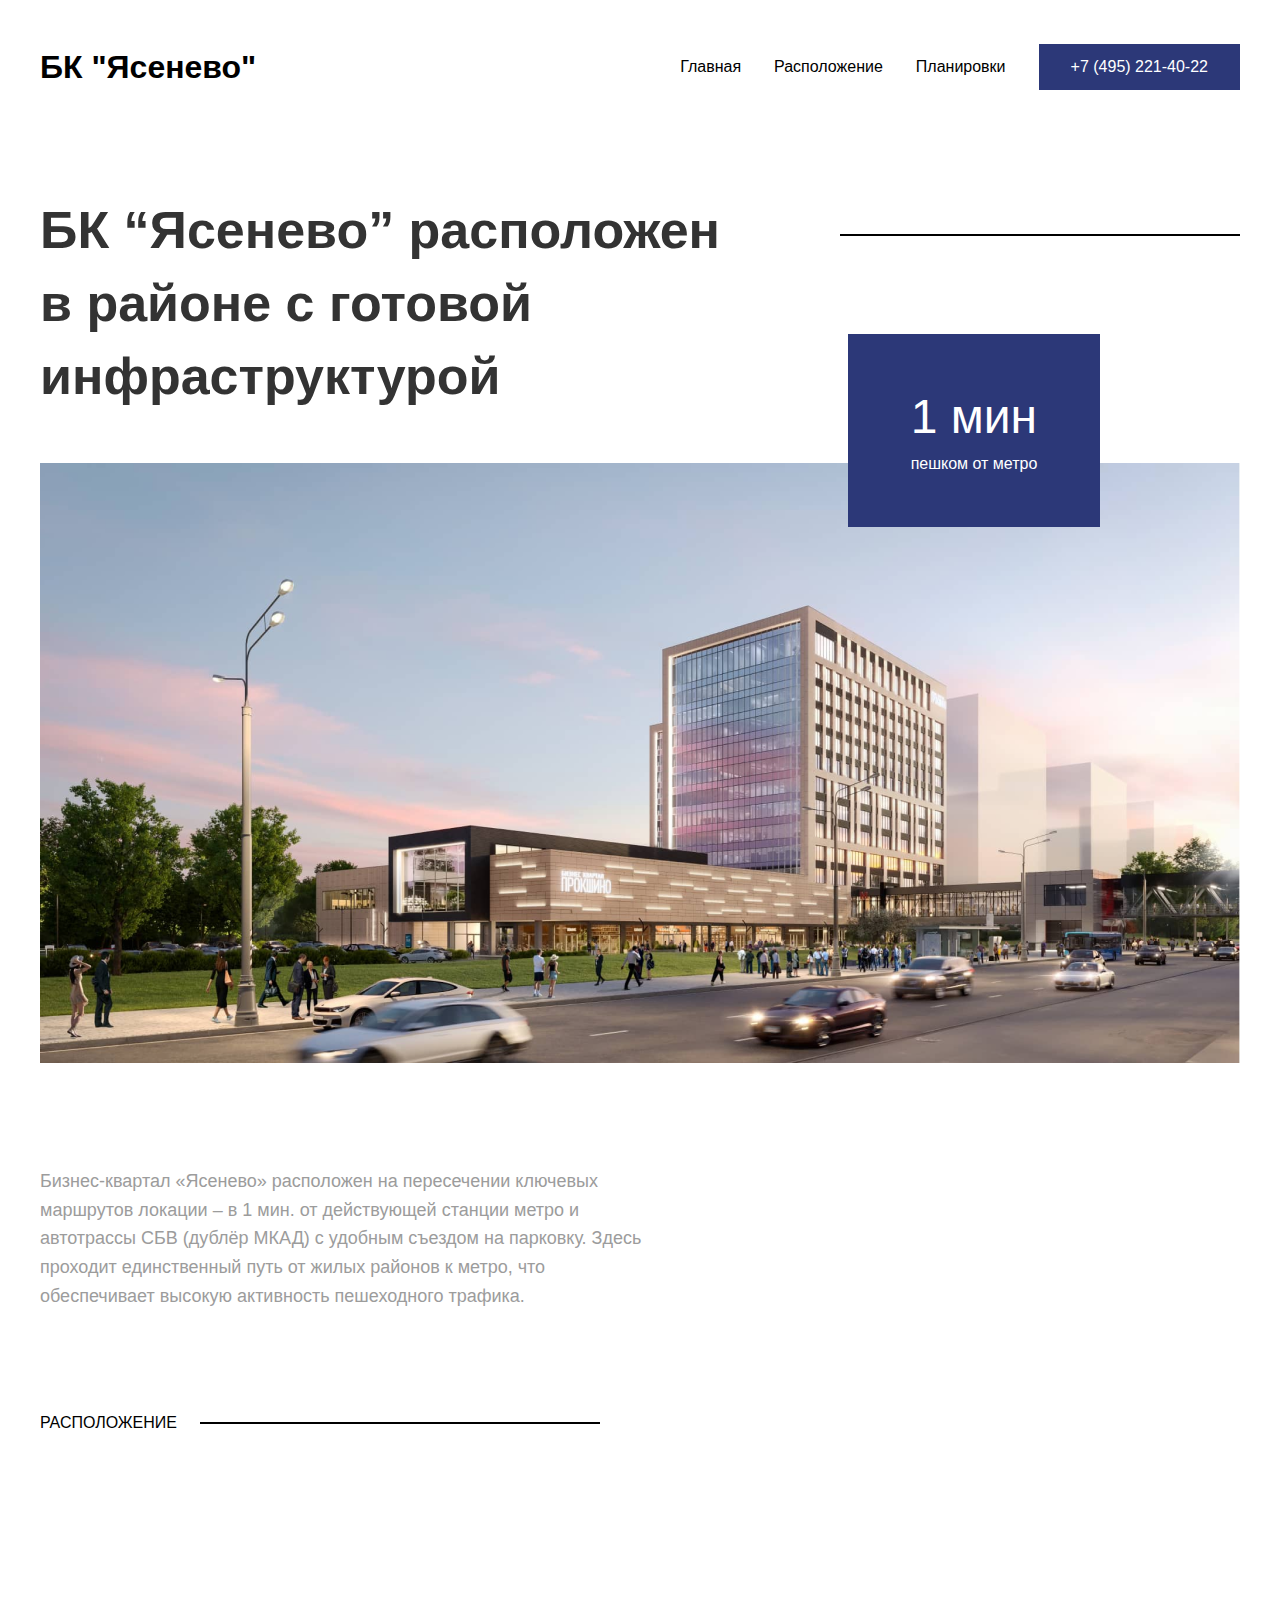
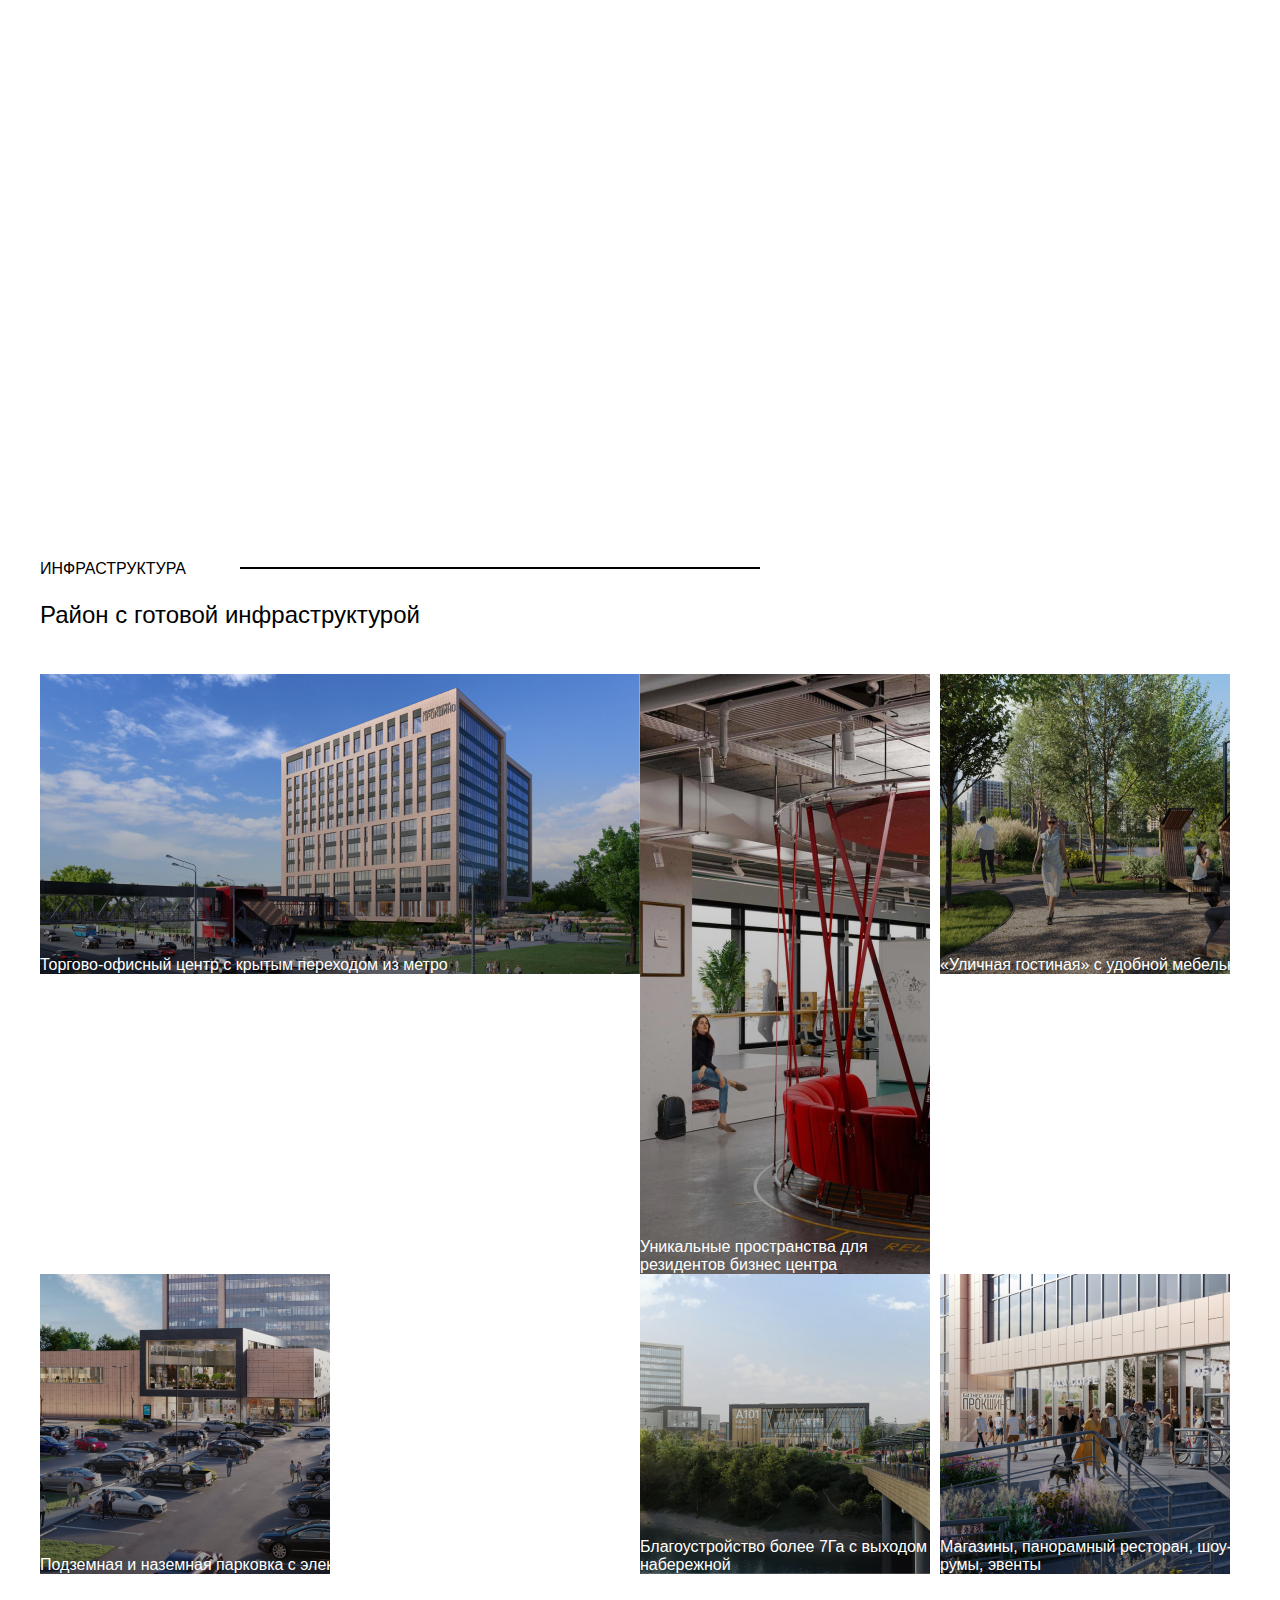
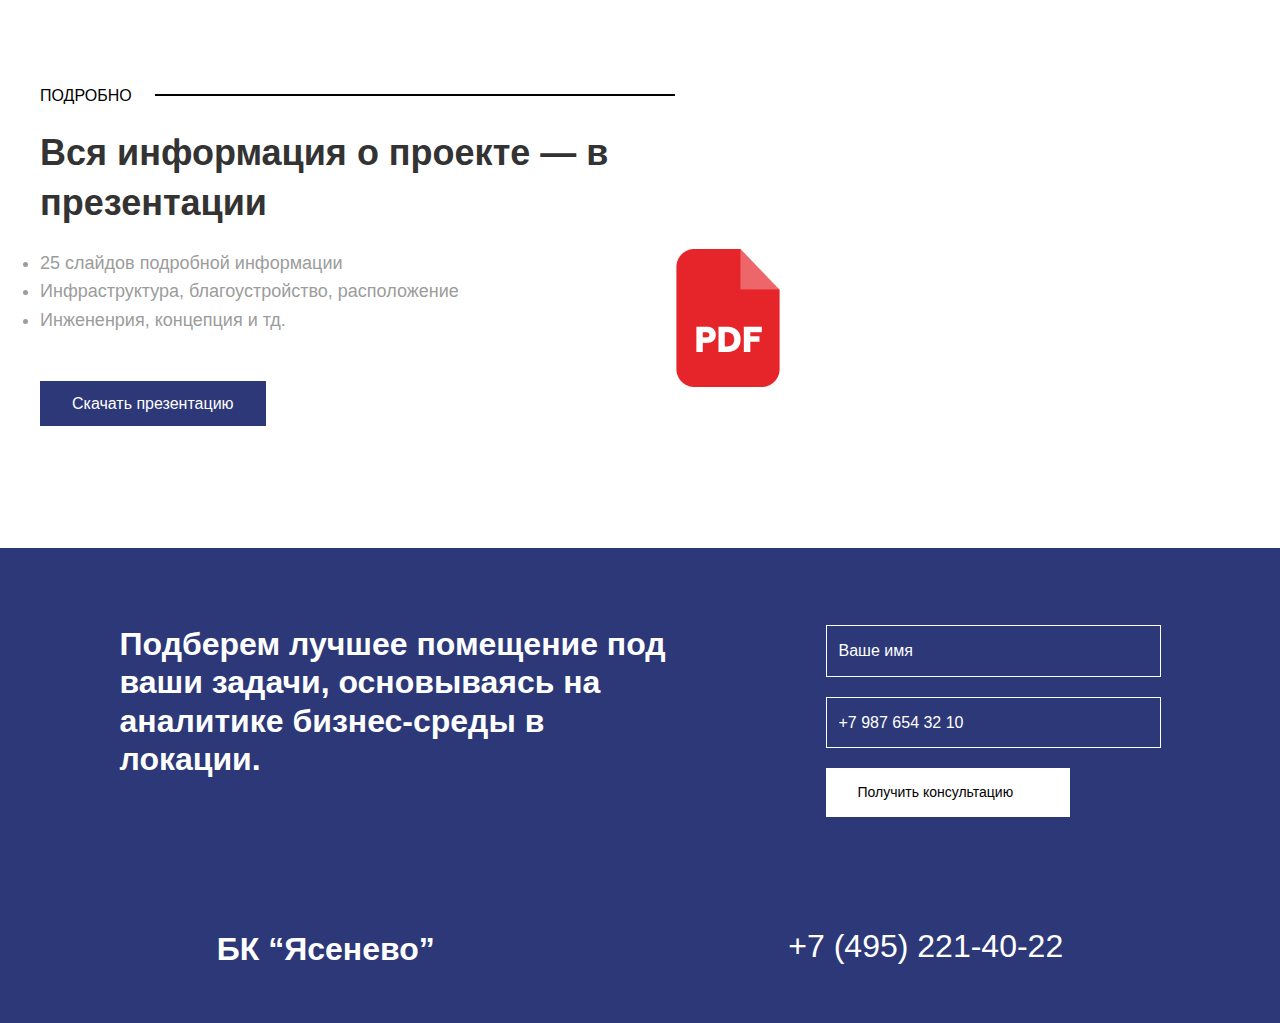
==== commit a6321b3b: "fixed button" ====
--- a/location.html
+++ b/location.html
@@ -130,7 +130,7 @@
             <p class="footer__text">Подберем лучшее помещение под ваши задачи, основываясь на аналитике бизнес-среды в
                 локации.
             </p>
-            </div>
+            <div>
                 <form class="footer__form" action="#" method="get" enctype="multipart/form-data">
                     <div class="footer__inp_name">
                         <input class="footer__inp" type="text" name="username" value="" placeholder="Ваше имя">
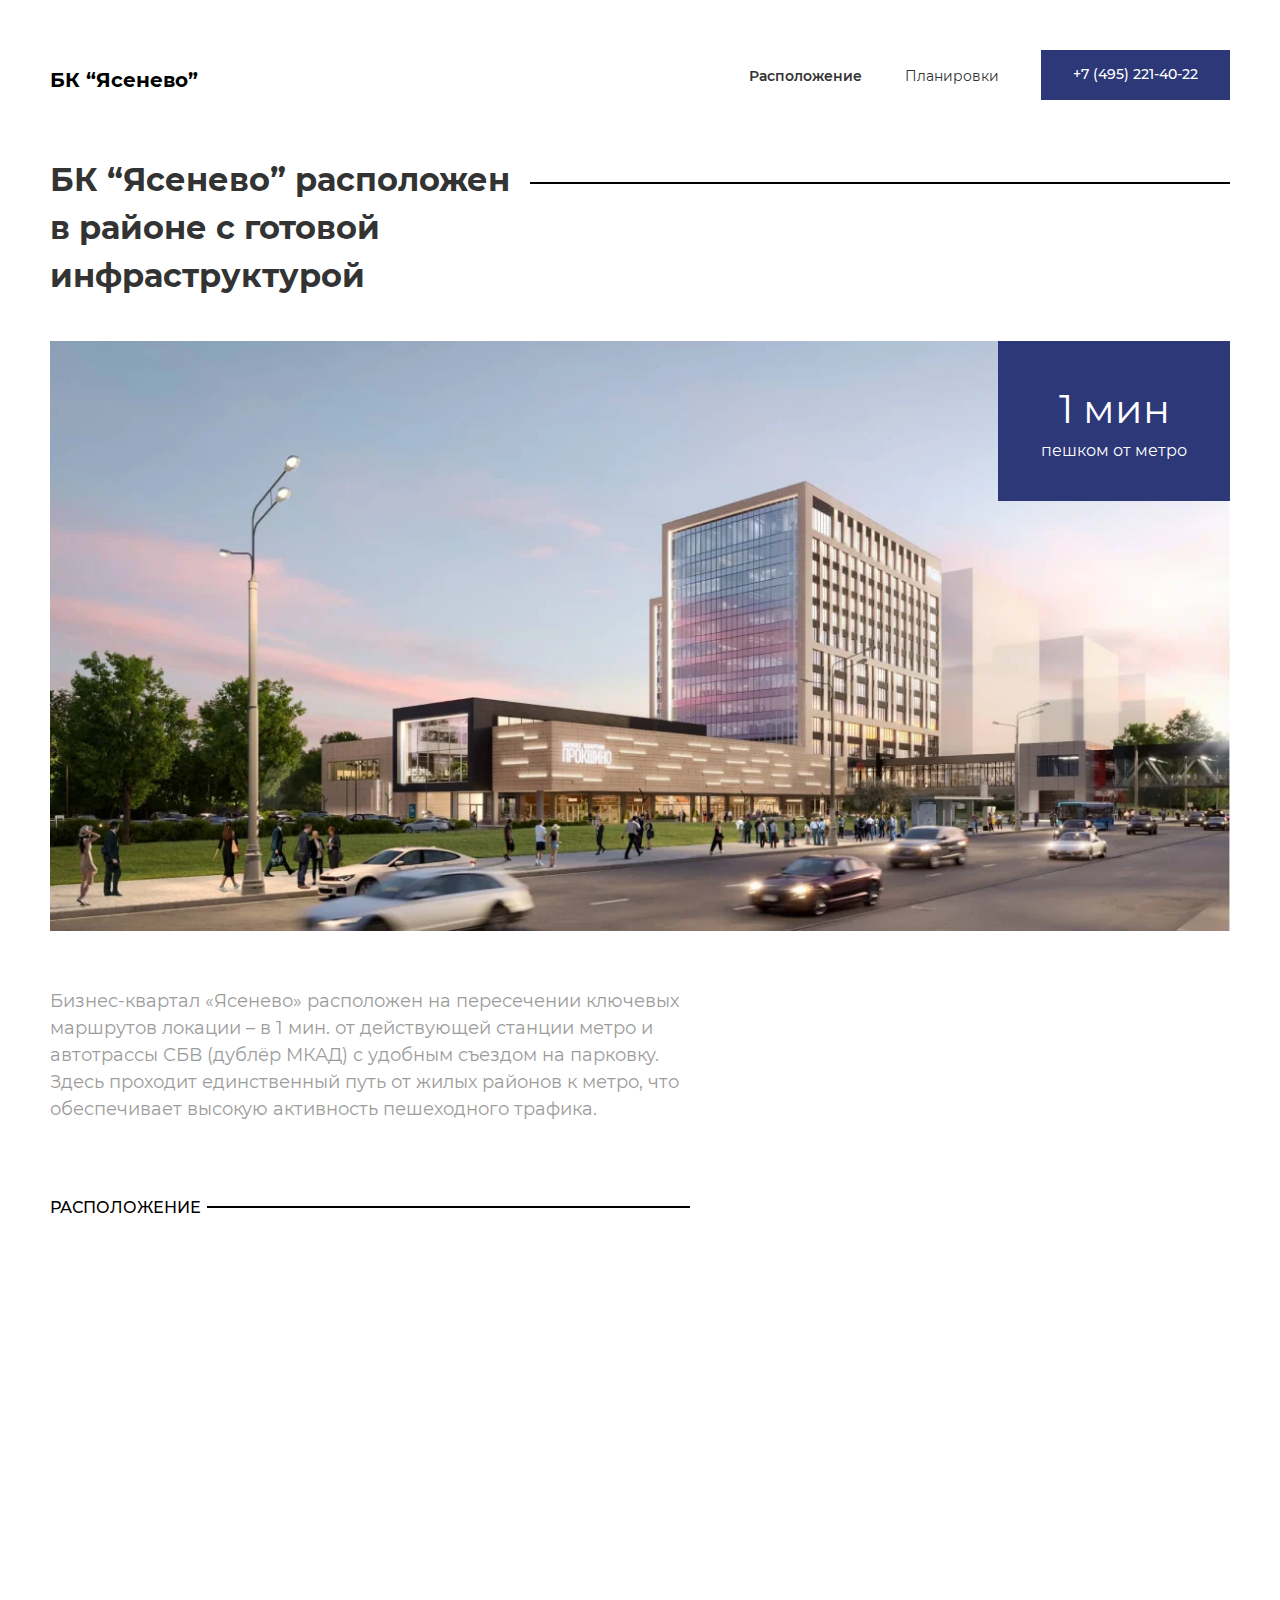
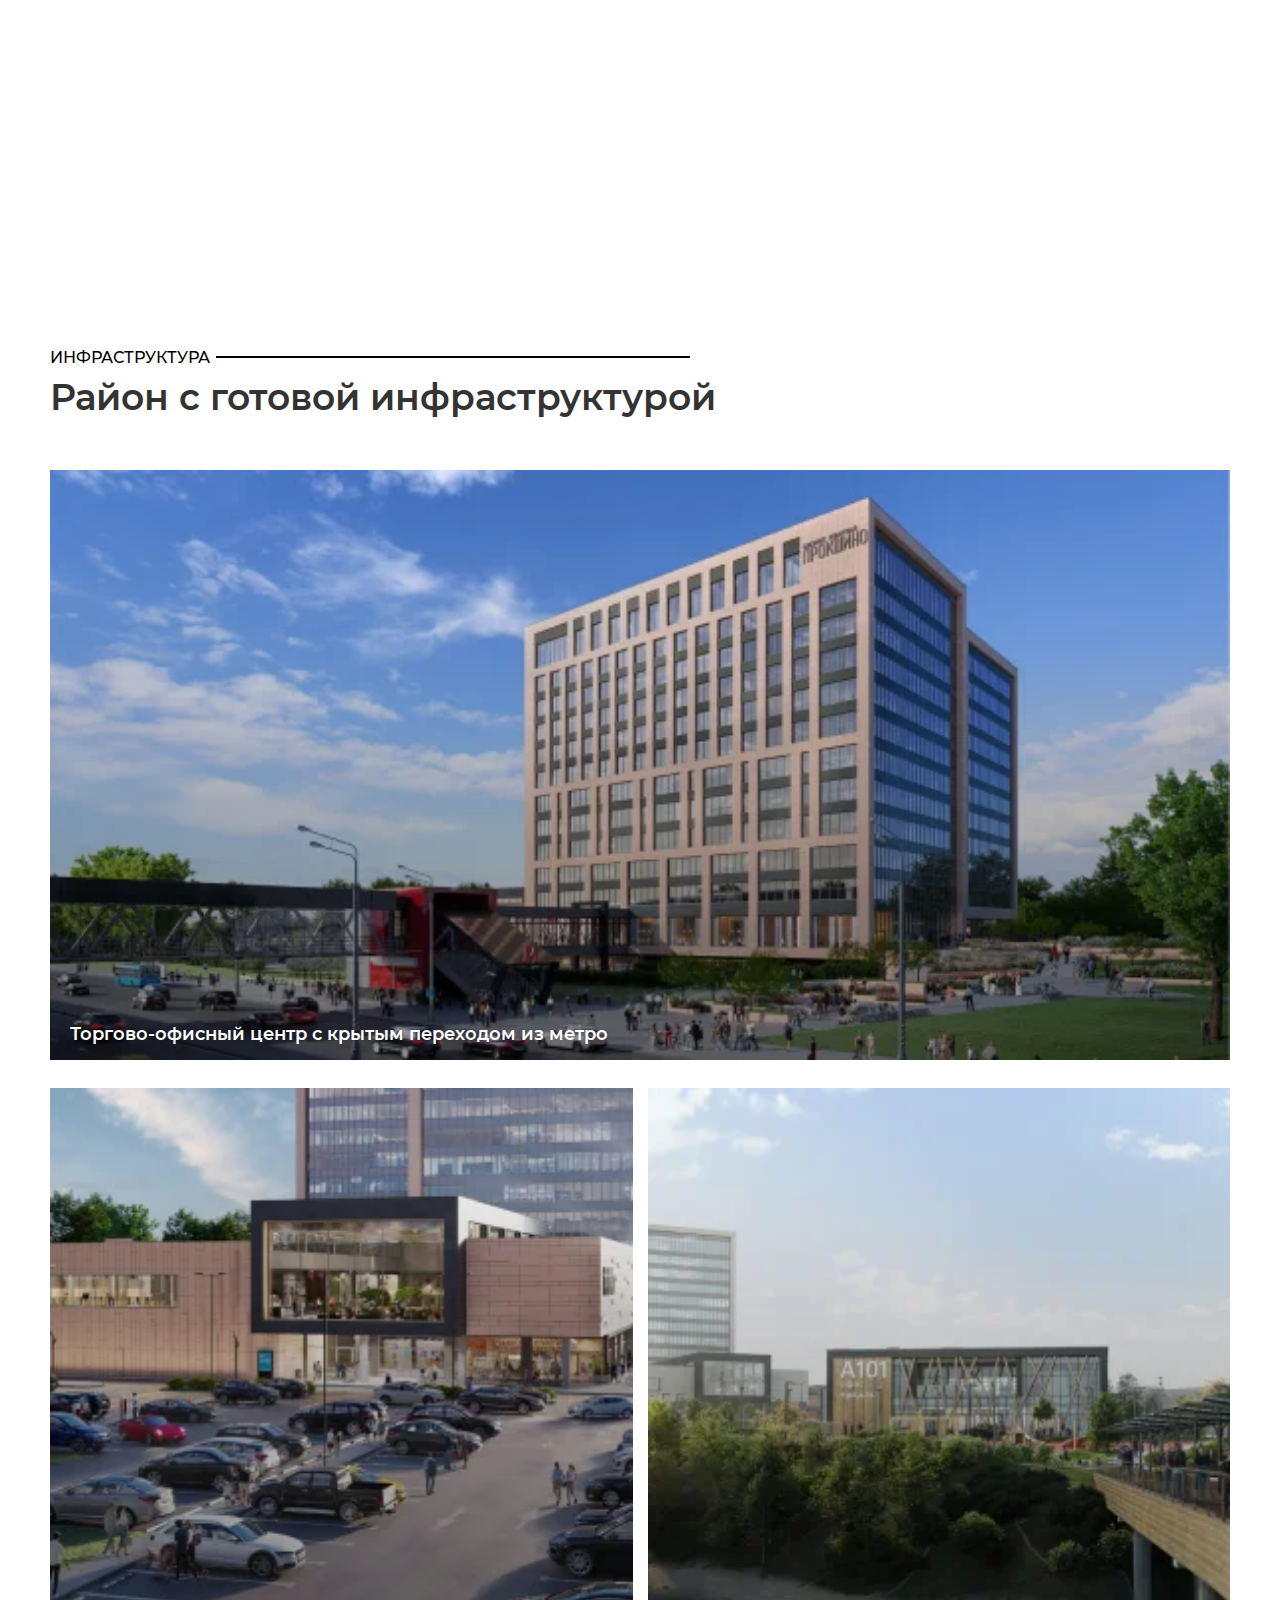
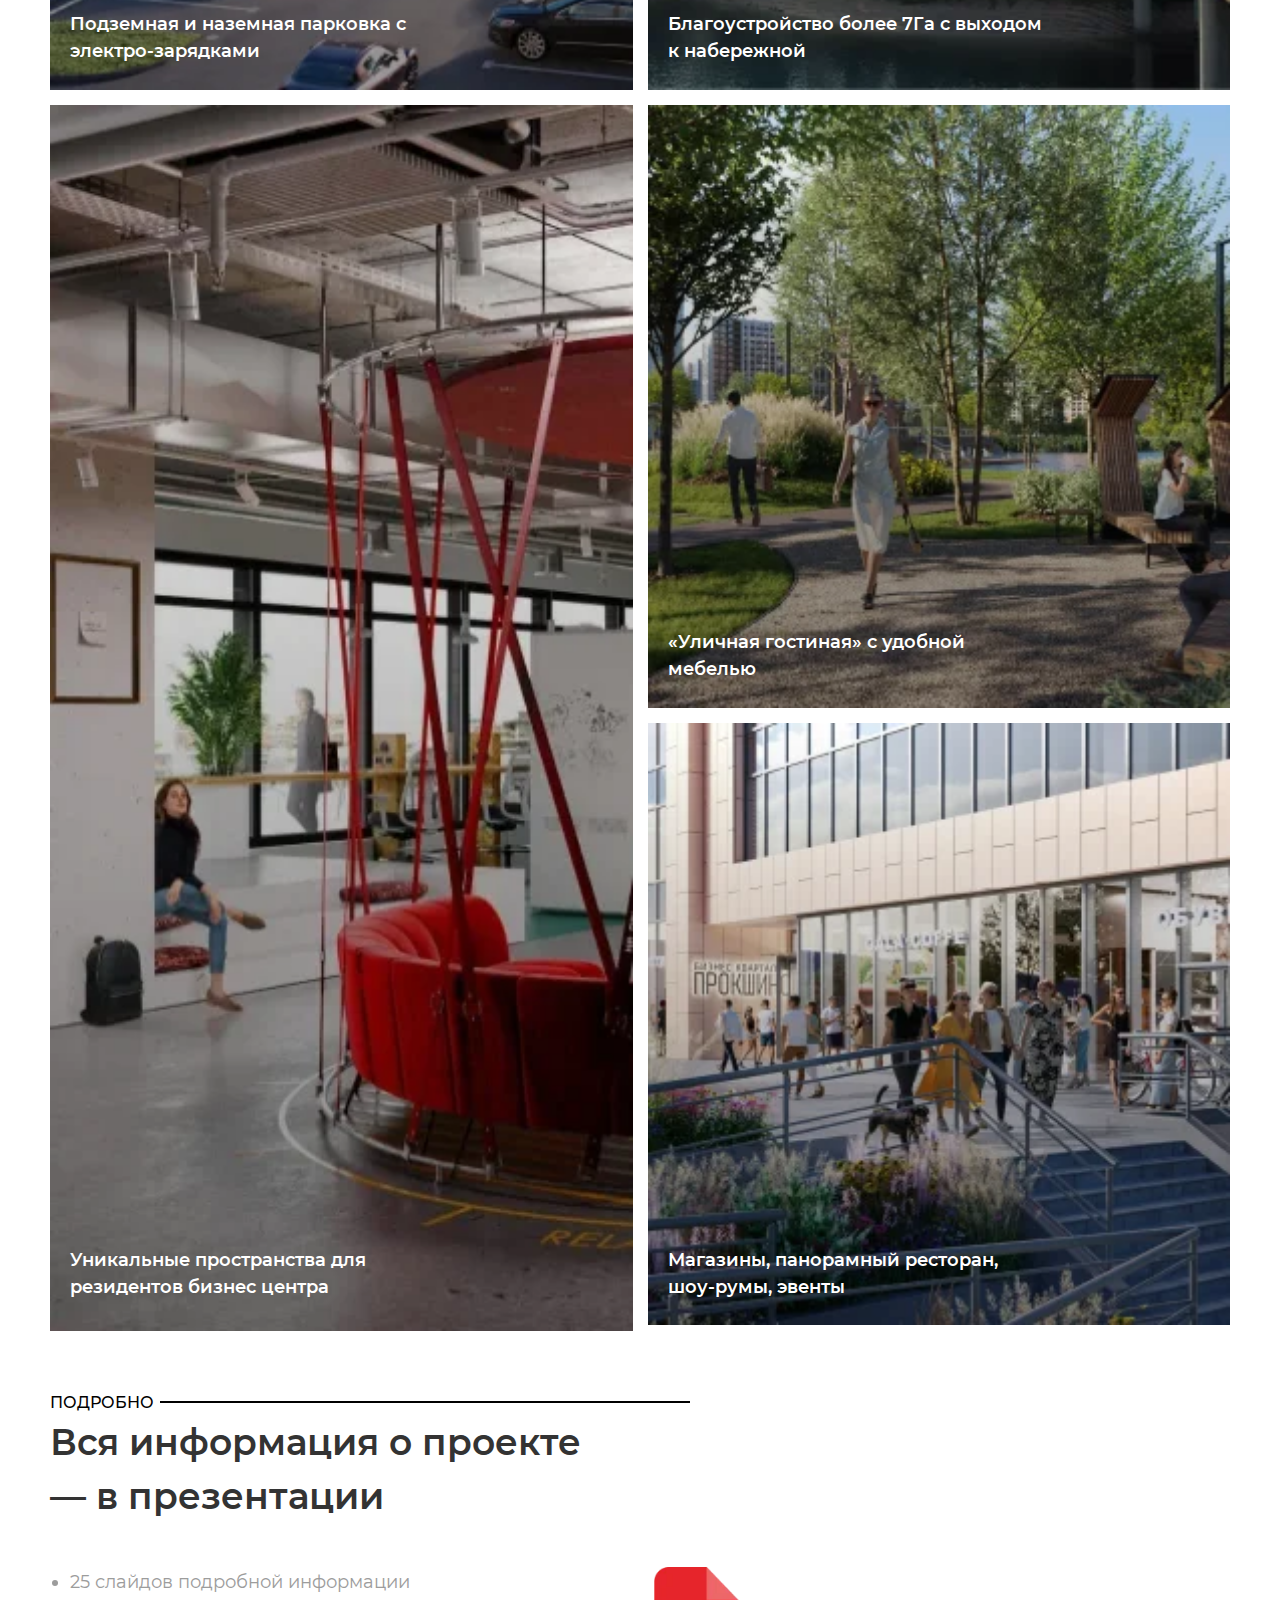
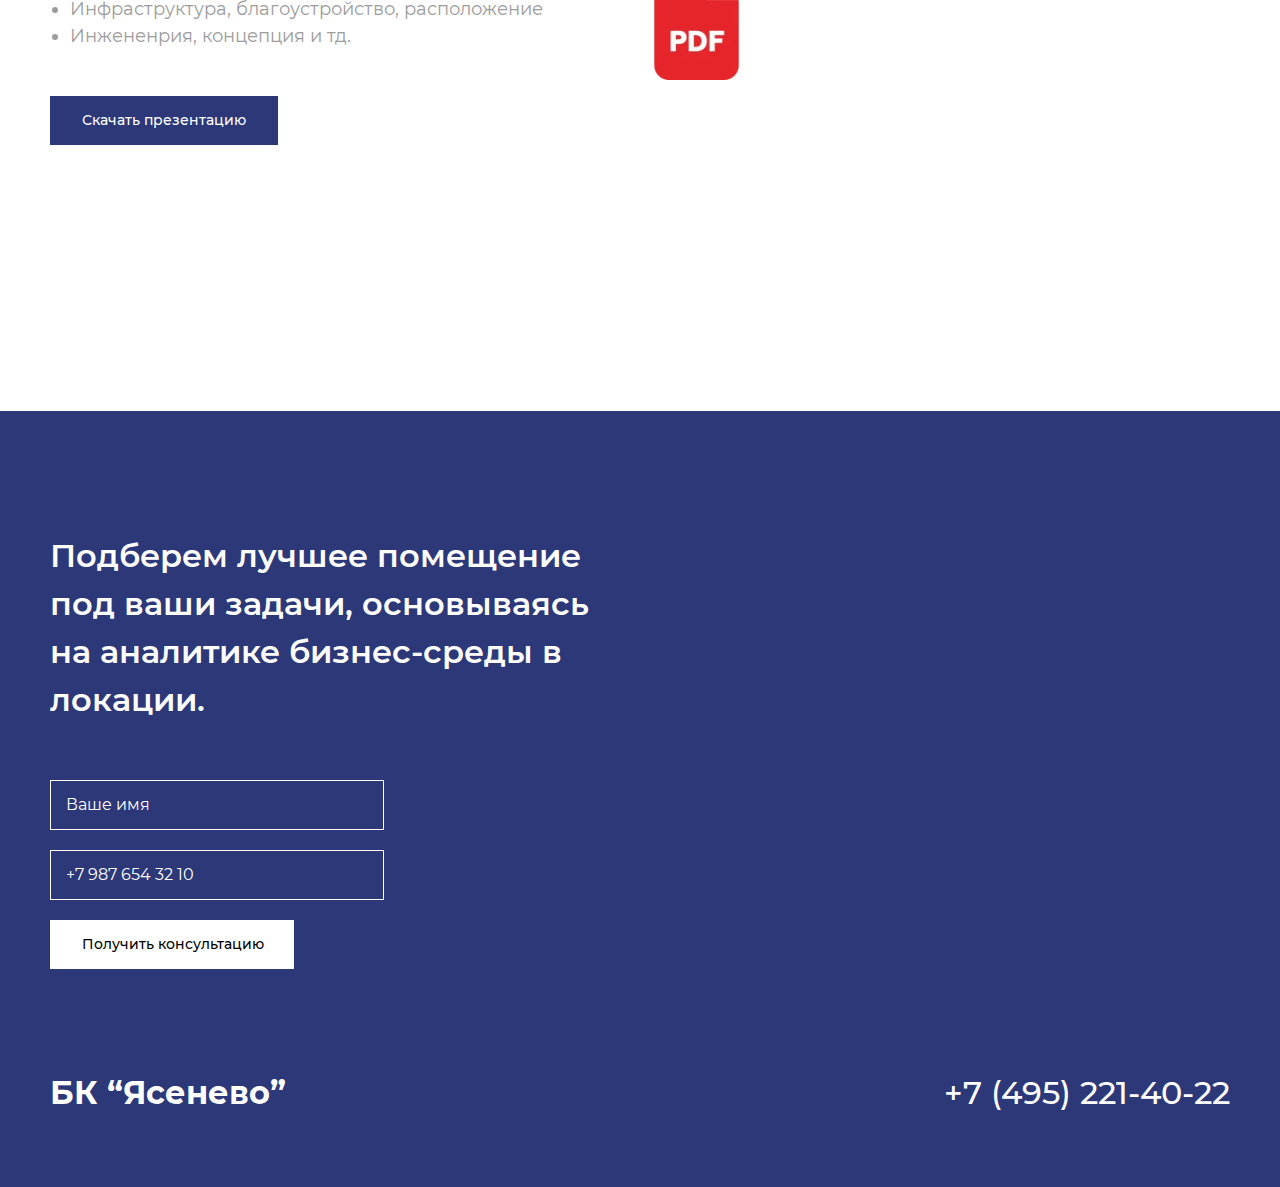
==== commit 5f8bf6e5: "finish" ====
--- a/location.html
+++ b/location.html
@@ -1,159 +1,306 @@
 <!DOCTYPE html>
-<html lang="ru" xmlns="http://www.w3.org/1999/html">
-
-<head>
+<html lang="en">
+  <head>
     <meta charset="UTF-8" />
     <meta http-equiv="X-UA-Compatible" content="IE=edge" />
     <meta name="viewport" content="width=device-width, initial-scale=1.0" />
-    <link rel="stylesheet" href="css/main.css">
-    <link rel="stylesheet" href="css/blocks/header-dist.css">
-    <link rel="stylesheet" href="css/blocks/hero-location.css">
-    <link rel="stylesheet" href="css/blocks/location.css">
-    <link rel="stylesheet" href="css/blocks/inf.css">
-    <link rel="stylesheet" href="css/blocks/infra.css">
-    <link rel="stylesheet" href="css/blocks/details.css">
-    <link rel="stylesheet" href="css/blocks/footer.css">
+    <link rel="stylesheet" href="css/style.min.css" />
     <title>Расположение</title>
-</head>
-<body>
-<div class="wrapper">
-    <header>
+  </head>
+  <body>
+    <div class="wrapper">
+      <header class="header container">
+        <a class="header__logo" href="index.html"> БК “Ясенево” </a>
+        <nav class="header__nav nav">
+          <ul class="nav__list">
+            <li class="nav__list-item">
+              <a class="nav__list-link" href="index.html" title="Главная">Главная</a>
+            </li>
+            <li class="nav__list-item">
+              <a
+                class="nav__list-link active-link"
+                href="location.html"
+                title="Расположение"
+                >Расположение</a
+              >
+            </li>
+            <li class="nav__list-item">
+              <a class="nav__list-link" href="plans.html" title="Планировки"
+                >Планировки</a
+              >
+            </li>
+            <li class="nav__list-item">
+              <a class="nav__list-link btn" href="tel:+74952214022"
+                >+7 (495) 221-40-22</a
+              >
+              <a class="nav__list-link btn" href="tel:+74952214022">
+                <picture class="nav-illustration">
+                  <source
+                    type="image/webp"
+                    srcset="
+                      ./assets/images/phone@1x.webp 1x,
+                      ./assets/images/phone@2x.webp 2x
+                    "
+                  />
+                  <img
+                    class="nav-image"
+                    src="./assets/images/phone@1x.png"
+                    srcset="./assets/images/phone@2x.png 2x"
+                    alt="Офисы"
+                  />
+                </picture>
+              </a>
+            </li>
+          </ul>
+        </nav>
+      </header>
+      <main>
         <div class="container">
-					<div class="header">
-						<div class="header__logo">БК "Ясенево"</div>
-						<nav>
-							<ul class="nav__items">
-								<li class="nav__item"><a href="index.html">Главная</a></li>
-								<li class="nav__item"><a href="/">Расположение</a></li>
-								<li class="nav__item"><a href="plans.html">Планировки</a></li>
-								<li class="nav__item nav__item_button">
-									<a href="tel:+74952214022">
-										<span class="phone__number">+7 (495) 221-40-22</span>
-										<img class="nav__item_image" src="assets/images/header/headerPic-phone.png" alt="Иконка телефона">
-									</a>
-								</li>
-							</ul>
-						</nav>
-					</div>
-				</div>
-    </header>
-
-    <main>
-        <div class="container">
-            <section class="hero">
-                <h1 class="hero__title hero__title_smaller">БК “Ясенево” расположен в  районе с готовой инфраструктурой</h1>
-                <div class="hero__parametrs">
-                    <div class="hero__parametrs_item">
-                        <span><strong>1 мин</strong></span>
-                        <span>пешком от метро</span>
-                    </div>
-                </div>
-                <img class="hero__image" src="assets/images/hero/location-ing-hero.png" alt="Офисное здание">
-            </section>
-            <section class="inf-about">
-                <p class="desc__text desc__text_inf-left">Бизнес-квартал «Ясенево» расположен на пересечении ключевых маршрутов
-                    локации – в 1 мин. от действующей станции метро и автотрассы СБВ (дублёр МКАД) с удобным съездом на парковку.
-                    Здесь проходит единственный путь от жилых районов к метро, что обеспечивает высокую активность пешеходного
-                    трафика.</p>
-            </section>
+          <section class="hero-location">
+            <h1 class="hero-location__title">
+              БК “Ясенево” расположен в районе с готовой инфраструктурой
+            </h1>
+            <div class="hero-location__info">
+              <picture class="hero-location__info-illustration">
+                <source
+                  type="image/webp"
+                  srcset="
+                    ./assets/images/hero-location@1x.webp 1x,
+                    ./assets/images/hero-location@2x.webp 2x
+                  "
+                />
+                <img
+                  class="hero-location__info-image"
+                  src="./assets/images/hero-location@1x.png"
+                  srcset="./assets/images/hero-location@2x.png 2x"
+                  alt="Офисы"
+                />
+              </picture>
+              <div class="hero-location__info-text">
+                <h2 class="hero-location__info-text--title">1 мин</h2>
+                <p class="hero-location__info-text--desc">пешком от метро</p>
+              </div>
+            </div>
+            <p class="hero-location__info-desc">
+              Бизнес-квартал «Ясенево» расположен на пересечении ключевых
+              маршрутов локации – в 1 мин. от действующей станции метро и
+              автотрассы СБВ (дублёр МКАД) с удобным съездом на парковку. Здесь
+              проходит единственный путь от жилых районов к метро, что
+              обеспечивает высокую активность пешеходного трафика.
+            </p>
+          </section>
         </div>
-        <p class="container location__border">Расположение</p>
-        <section class="location">
-            <div class="location__map">
-                <iframe
-                    src="https://yandex.ru/map-widget/v1/?um=constructor%3A94729d5e3388e3ff9d3555b17af269e80711423f578d21b2f34a3d9b61359381&amp;source=constructor"
-                    width="100%" height="593" frameborder="0"></iframe>
+        <section class="map">
+          <div class="container">
+            <div class="map__wrapper">
+              <h1 class="map__info-text">Расположение</h1>
             </div>
+          </div>
+          <div class="map__content">
+            <iframe
+              src="https://yandex.ru/map-widget/v1/?ll=37.903466%2C59.122613&z=13"
+              allowfullscreen="true"
+              style="position: relative"
+            ></iframe>
+          </div>
         </section>
-
-        <section class="container infra">
-					<p class="infra__border">Инфраструктура</p>
-					<h2 class="infra__title">Район с готовой инфраструктурой</h2>
-
-
-
-					<div class="infra__cards">
-                <div class="infra__card infra__card_1">
-                    <img src="assets/images/infra/infra-1.png" alt="">
-                    <span class="infra__card_text">Торгово-офисный центр с крытым переходом из метро</span>
-                </div>
-                <div class="infra__card infra__card_2">
-                    <img src="assets/images/infra/infra-2.png" alt="">
-                    <span class="infra__card_text">Уникальные пространства для резидентов бизнес центра</span>
-                </div>
-                <div class="infra__card infra__card_3">
-                    <img src="assets/images/infra/infra-3.png" alt="">
-                    <span class="infra__card_text">«Уличная гостиная» с удобной мебелью</span>
-
-                </div>
-                <div class="infra__card infra__card_4">
-                    <img src="assets/images/infra/infra-4.png" alt="">
-                    <span class="infra__card_text">Подземная и наземная парковка с электро-зарядками</span>
-                </div>
-                <div class="infra__card infra__card_5">
-                    <img src="assets/images/infra/infra-5.png" alt="">
-                    <span class="infra__card_text">Благоустройство более 7Га с выходом к набережной</span>
-                </div>
-                <div class="infra__card infra__card_6">
-                    <img src="assets/images/infra/infra-6.png" alt="">
-                    <span class="infra__card_text">Магазины, панорамный ресторан, шоу-румы, эвенты</span>
-                </div>
-            </div>
+        <section class="inf container">
+          <div class="inf__info">
+            <p class="inf__info-text">Инфраструктура</p>
+            <h2 class="inf__info-title">Район с готовой инфраструктурой</h2>
+            <ul class="inf__list">
+              <li class="inf__item">
+                <picture class="inf__item-illustration">
+                  <source
+                    type="image/webp"
+                    srcset="
+                      ./assets/images/inf-1@1x.webp 1x,
+                      ./assets/images/inf-1@2x.webp 2x
+                    "
+                  />
+                  <img
+                    class="inf__item-images"
+                    src="./assets/images/inf-1@1x.png"
+                    srcset="./assets/images/inf-1@2x.png 2x"
+                    alt="Офисы"
+                  />
+                </picture>
+                <p class="inf__item-desc">
+                  Торгово-офисный центр с крытым переходом из метро
+                </p>
+              </li>
+              <li class="inf__item">
+                <picture class="inf__item-illustration">
+                  <source
+                    type="image/webp"
+                    srcset="
+                      ./assets/images/inf-2@1x.webp 1x,
+                      ./assets/images/inf-2@2x.webp 2x
+                    "
+                  />
+                  <img
+                    class="inf__item-images"
+                    src="./assets/images/inf-2@1x.png"
+                    srcset="./assets/images/inf-2@2x.png 2x"
+                    alt="Офисы"
+                  />
+                </picture>
+                <p class="inf__item-desc">
+                  Уникальные пространства для резидентов бизнес центра
+                </p>
+              </li>
+              <li class="inf__item">
+                <picture class="inf__item-illustration">
+                  <source
+                    type="image/webp"
+                    srcset="
+                      ./assets/images/inf-3@1x.webp 1x,
+                      ./assets/images/inf-3@2x.webp 2x
+                    "
+                  />
+                  <img
+                    class="inf__item-images"
+                    src="./assets/images/inf-3@1x.png"
+                    srcset="./assets/images/inf-3@2x.png 2x"
+                    alt="Офисы"
+                  />
+                </picture>
+                <p class="inf__item-desc">
+                  «Уличная гостиная» с удобной мебелью
+                </p>
+              </li>
+              <li class="inf__item">
+                <picture class="inf__item-illustration">
+                  <source
+                    type="image/webp"
+                    srcset="
+                      ./assets/images/inf-4@1x.webp 1x,
+                      ./assets/images/inf-4@2x.webp 2x
+                    "
+                  />
+                  <img
+                    class="inf__item-images"
+                    src="./assets/images/inf-4@1x.png"
+                    srcset="./assets/images/inf-4@2x.png 2x"
+                    alt="Офисы"
+                  />
+                </picture>
+                <p class="inf__item-desc">
+                  Подземная и наземная парковка с электро-зарядками
+                </p>
+              </li>
+              <li class="inf__item">
+                <picture class="inf__item-illustration">
+                  <source
+                    type="image/webp"
+                    srcset="
+                      ./assets/images/inf-5@1x.webp 1x,
+                      ./assets/images/inf-5@2x.webp 2x
+                    "
+                  />
+                  <img
+                    class="inf__item-images"
+                    src="./assets/images/inf-5@1x.png"
+                    srcset="./assets/images/inf-5@2x.png 2x"
+                    alt="Офисы"
+                  />
+                </picture>
+                <p class="inf__item-desc">
+                  Благоустройство более 7Га с выходом к набережной
+                </p>
+              </li>
+              <li class="inf__item">
+                <picture class="inf__item-illustration">
+                  <source
+                    type="image/webp"
+                    srcset="
+                      ./assets/images/inf-6@1x.webp 1x,
+                      ./assets/images/inf-6@2x.webp 2x
+                    "
+                  />
+                  <img
+                    class="inf__item-images"
+                    src="./assets/images/inf-6@1x.png"
+                    srcset="./assets/images/inf-6@2x.png 2x"
+                    alt="Офисы"
+                  />
+                </picture>
+                <p class="inf__item-desc">
+                  Магазины, панорамный ресторан, шоу-румы, эвенты
+                </p>
+              </li>
+            </ul>
+          </div>
         </section>
-
-        <div class="container">
-            <section class="details">
-							<div class="block">
-								<p class="block__border">
-									Подробно
-								</p>
-								<h2 class="block__title">Вся информация о проекте     &mdash; в презентации</h2>
-							</div>
-                <div class="details__block">
-                    <div class="details__text">
-                        <ul class="details__items">
-                            <li class="details__item">25 слайдов подробной информации</li>
-                            <li class="details__item">Инфраструктура, благоустройство, расположение</li>
-                            <li class="details__item">Инжененрия, концепция и тд.</li>
-                        </ul>
-                    </div>
-                    <img class="details__img" src="assets/images/details/details-img.png" alt="PDF">
-                </div>
-                <a class="button__details" href="#">Скачать презентацию</a>
-            </section>
-        </div>
-    </main>
-</div>
-<footer class="footer">
-    <div class="container footer-block">
-        <div class="footer__text-inp">
-            <p class="footer__text">Подберем лучшее помещение под ваши задачи, основываясь на аналитике бизнес-среды в
-                локации.
-            </p>
-            <div>
-                <form class="footer__form" action="#" method="get" enctype="multipart/form-data">
-                    <div class="footer__inp_name">
-                        <input class="footer__inp" type="text" name="username" value="" placeholder="Ваше имя">
-                    </div>
-                    <div class="footer__inp_tel">
-                        <input class="footer__inp" type="tel" name="userphone" value="+7 987 654 32 10"
-                                     placeholder="">
-                    </div>
-                </form>
-                <div class="footer__button">
-                    <a href="#">Получить консультацию</a>
-                </div>
-            </div>
-        </div>
-        <div class="footer-block__contacts">
-            <div class="footer__logo">
-                БК “Ясенево”
-            </div>
-            <div class="footer__tel">
-                <a href="tel: +74952214022>">+7 (495) 221-40-22</a>
-            </div>
-        </div>
+        <section class="pdf container">
+          <div class="pdf__wrapper">
+            <div class="pdf__content">
+              <div class="pdf__info">
+                <p class="pdf__info-text">Подробно</p>
+                <h2 class="pdf__info-title">
+                  Вся информация о проекте — в презентации
+                </h2>
+                <ul class="pdf__list">
+                  <li class="pdf__item">25 слайдов подробной информации</li>
+                  <li class="pdf__item">
+                    Инфраструктура, благоустройство, расположение
+                  </li>
+                  <li class="pdf__item">Инжененрия, концепция и тд.</li>
+                </ul>
+              </div>
+              <div class="pdf__picture">
+                <picture class="pdf__illustration">
+                  <source
+                    type="image/webp"
+                    srcset="
+                      ./assets/images/pdf@1x.webp 1x,
+                      ./assets/images/pdf@2x.webp 2x
+                    "
+                  />
+                  <img
+                    class="pdf__images"
+                    src="./assets/images/pdf@1x.png"
+                    srcset="./assets/images/pdf@2x.png 2x"
+                    alt="pdf"
+                  />
+                </picture>
+              </div>
+              
+            </div><a href="./assets/files/Home.pdf" download class="btn"
+                >Скачать презентацию</a
+              >
+          </div>
+        </section>
+      </main>
+	    <footer class="footer">
+		    <div class="footer__content container">
+			    <div class="footer__feedback">
+				    <h2 class="footer__title">
+					    Подберем лучшее помещение под ваши задачи, основываясь на
+					    аналитике бизнес-среды в локации.
+				    </h2>
+				    <form class="footer__form" action="" method="get">
+					    <input class="footer__input" type="text" placeholder="Ваше имя" />
+					    <input
+							    class="footer__input"
+							    type="tel"
+							    placeholder="+7 987 654 32 10"
+					    />
+					    <input
+							    type="submit"
+							    value="Получить консультацию"
+							    class="form__btn"
+					    />
+				    </form>
+			    </div>
+			    <div class="footer__nav">
+				    <a class="footer__logo" href="index.html"> БК “Ясенево” </a>
+				    <a class="footer__tel" href="tel:+74952214022"
+				    >+7 (495) 221-40-22</a
+				    >
+			    </div>
+		    </div>
+	    </footer>
     </div>
-</footer>
-</body>
+  </body>
 </html>
--- a/css/style.min.css
+++ b/css/style.min.css
@@ -0,0 +1 @@
+@import"./fonts.min.css";@import"./reset.min.css";@import"./main.min.css";@import"./header.min.css";@import"./footer.min.css";@import"./about.min.css";@import"./hero.min.css";@import"./hero-location.min.css";@import"./hero-plans.min.css";@import"./inf.min.css";@import"./map.min.css";@import"./pdf.min.css";@import"./plans.min.css";@import"./picture.min.css"/*# sourceMappingURL=style.min.css.map */